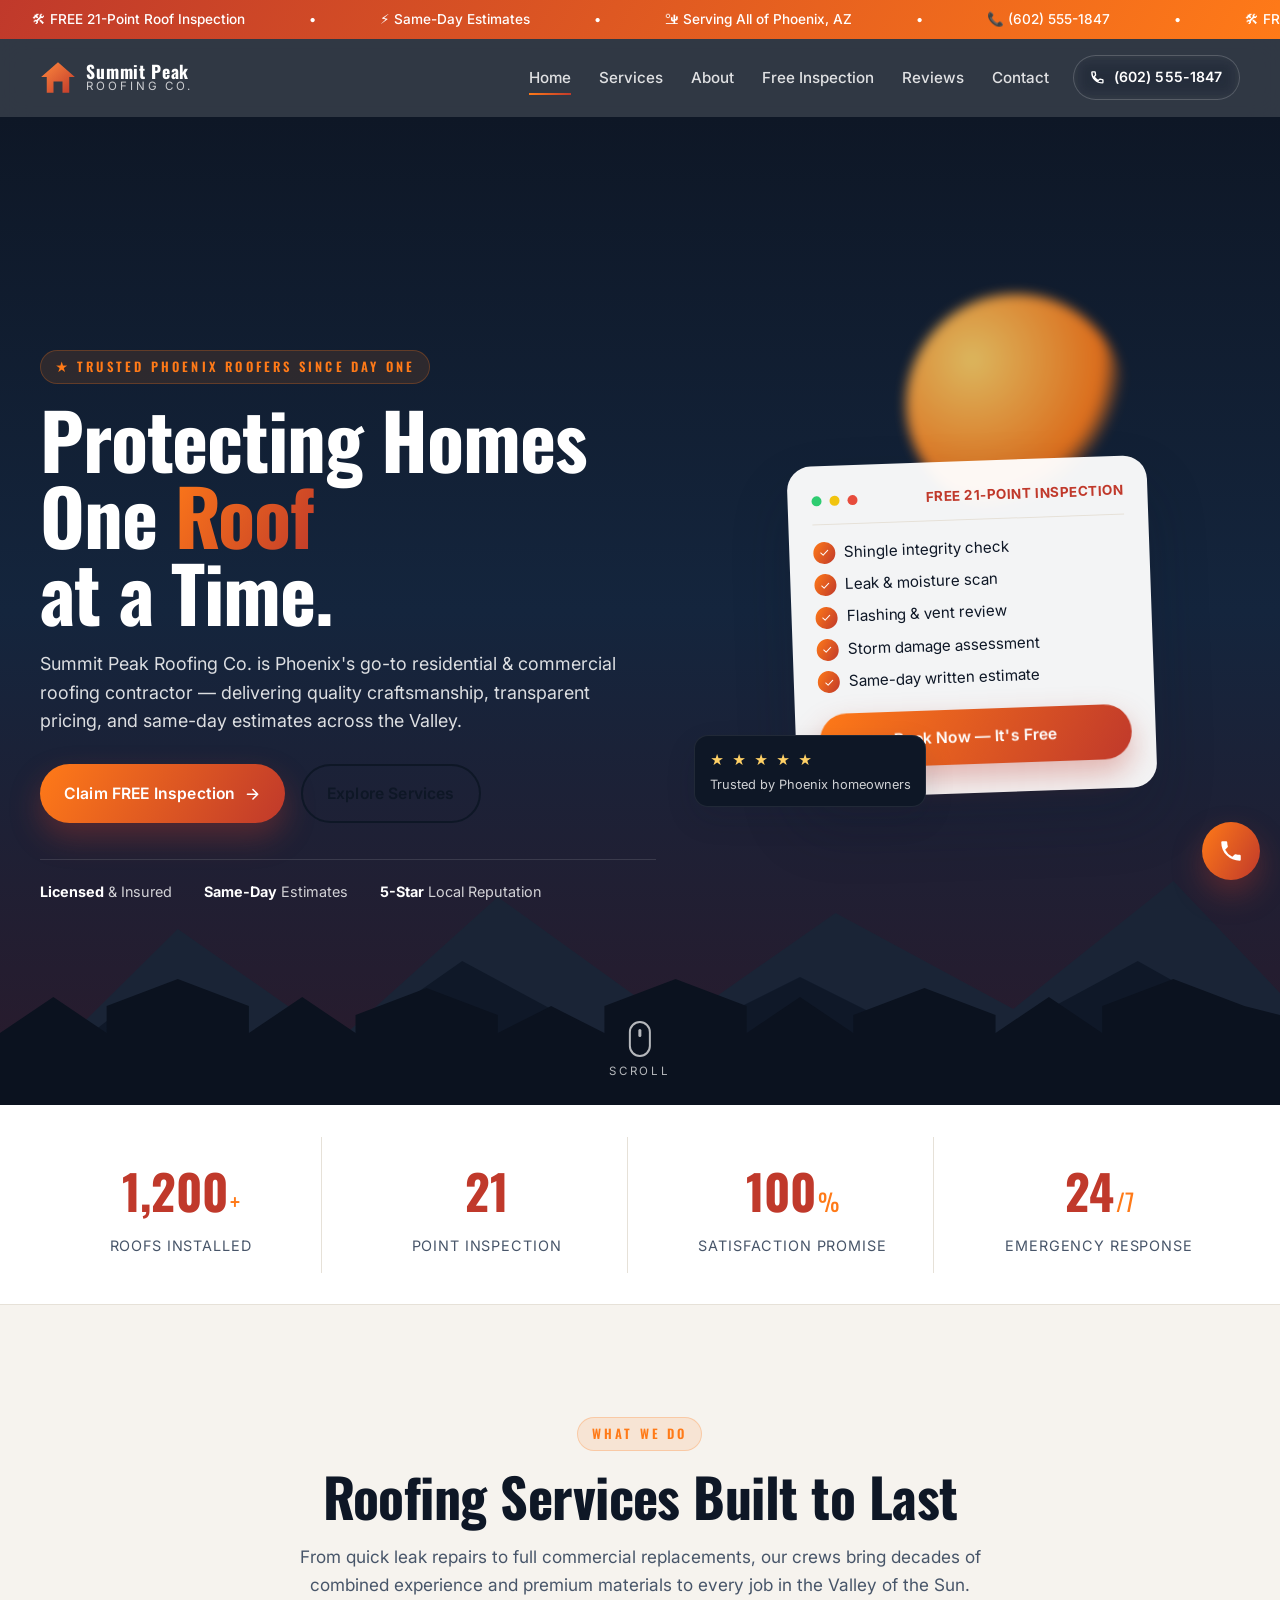
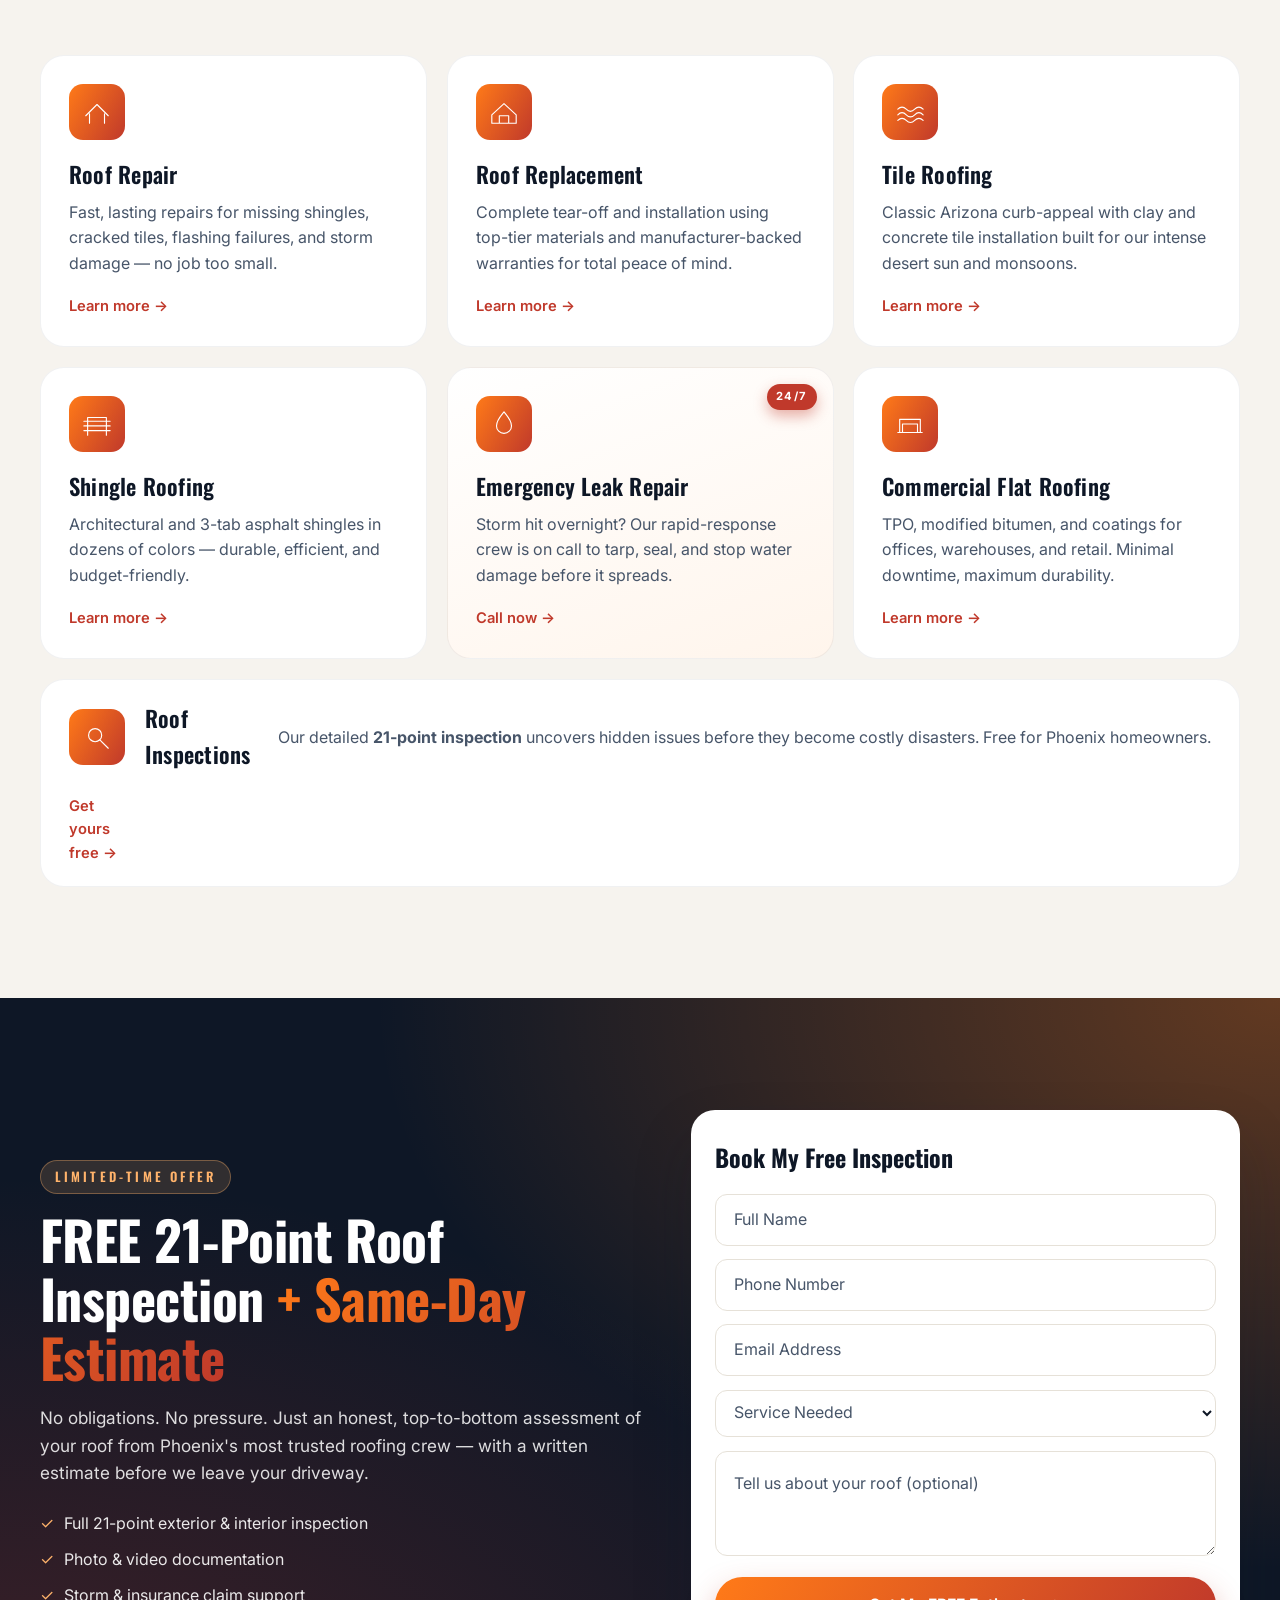
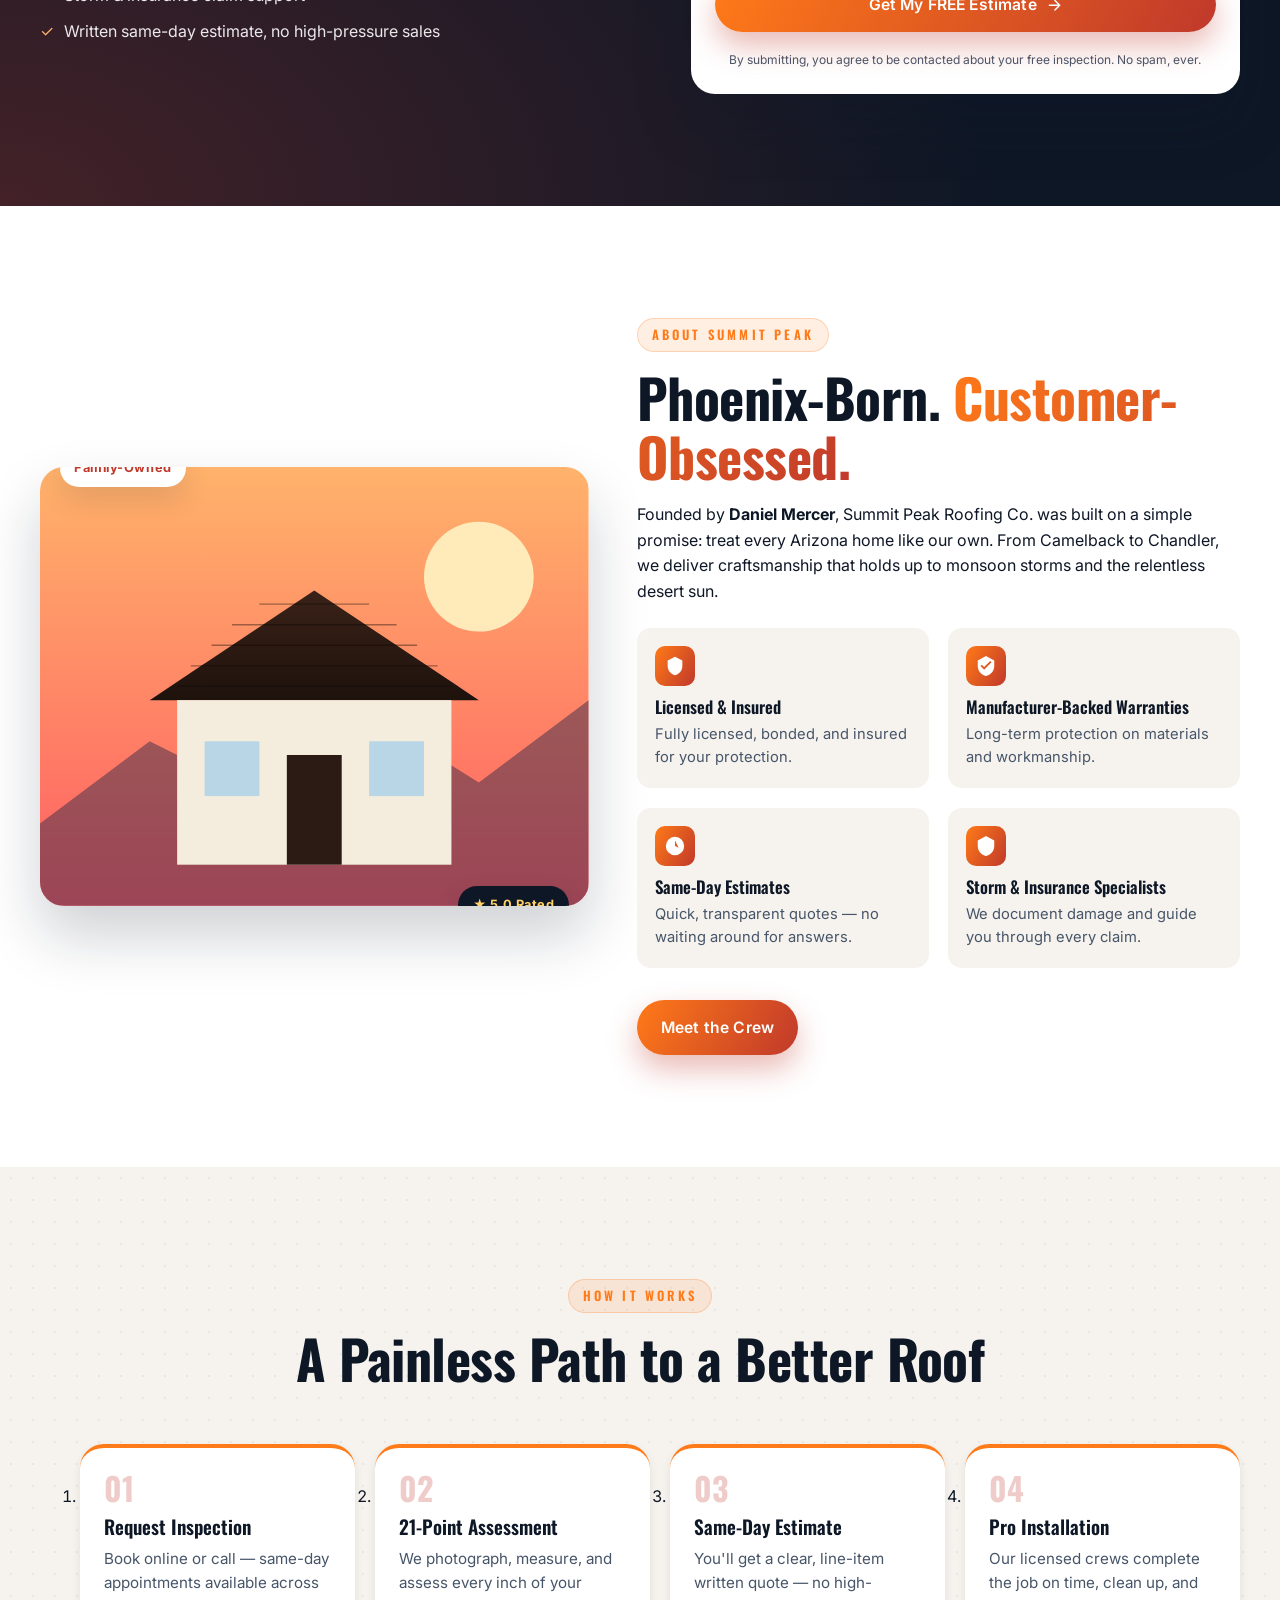
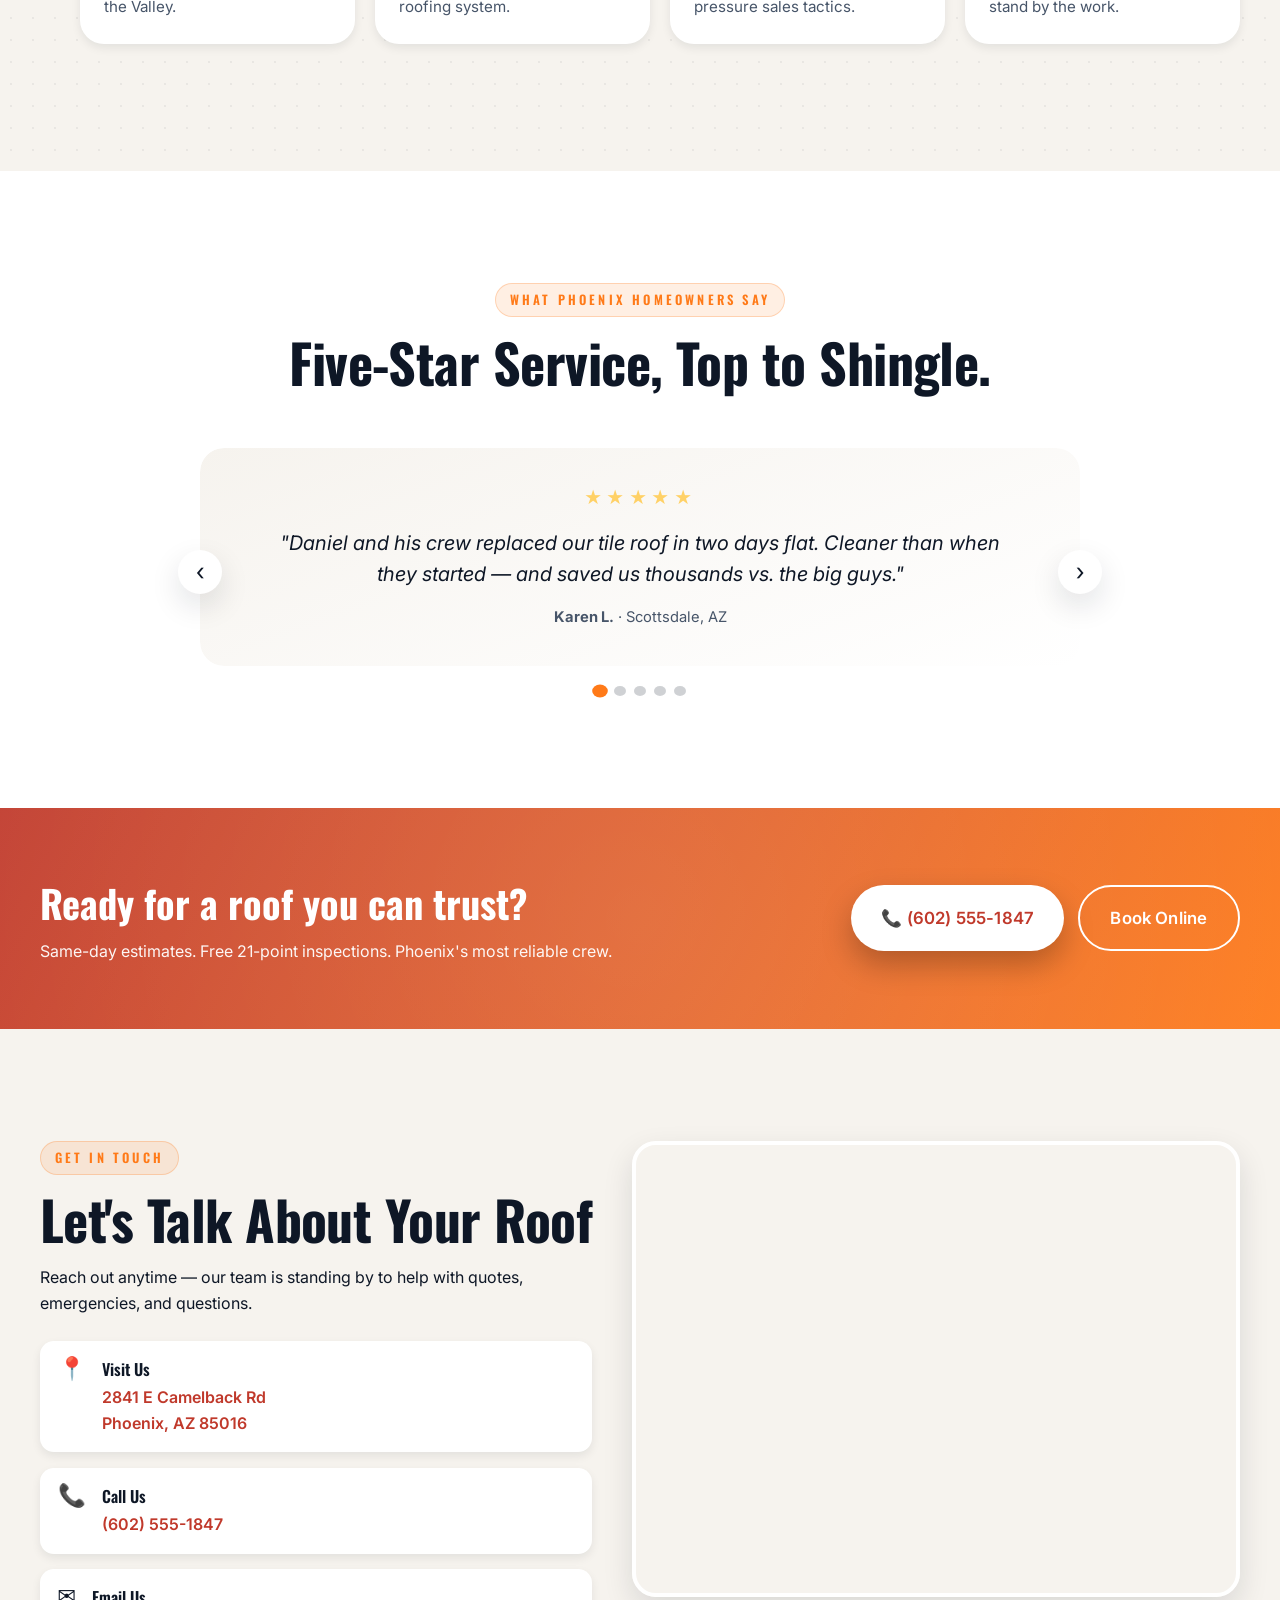
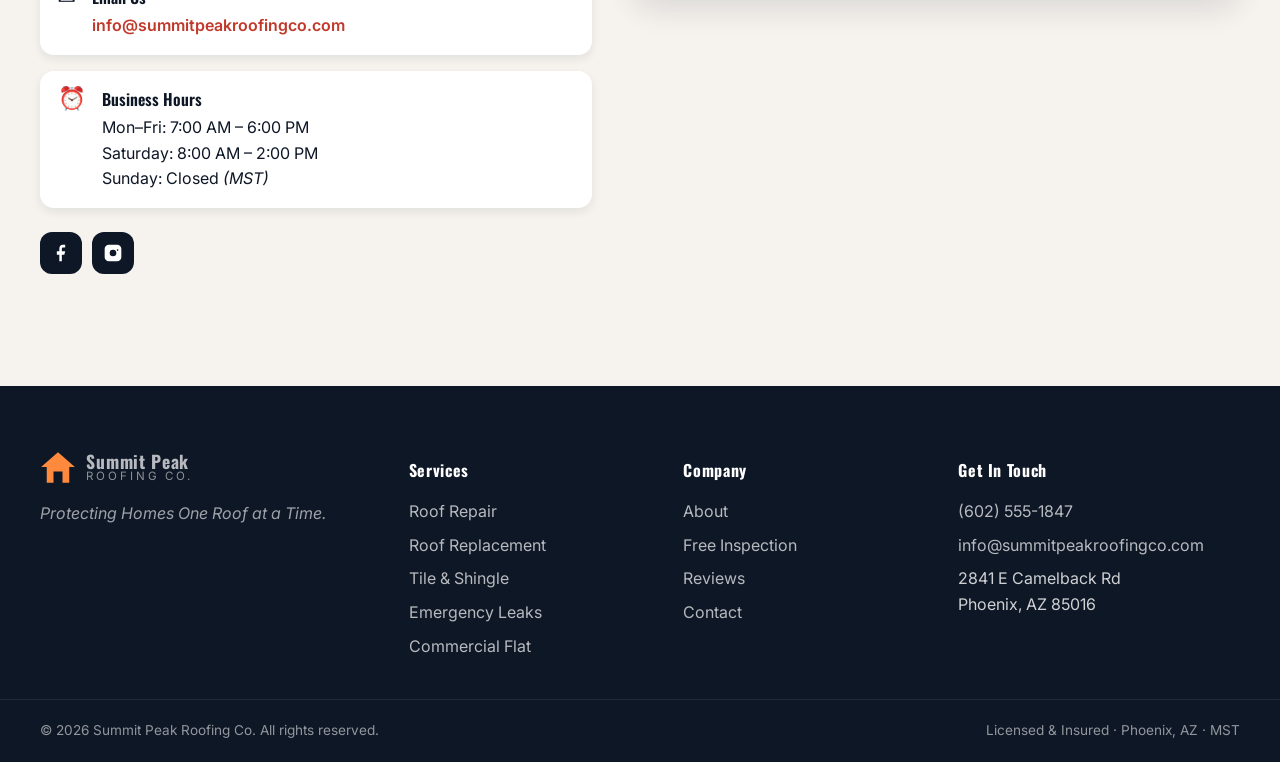
==== summit-peak-roofing/index.html @ 47549c11 "Add fully animated Summit Peak Roofing Co. website Single-page marketing site for Summit Peak Roofin" ====
<!DOCTYPE html>
<html lang="en">
<head>
    <meta charset="UTF-8" />
    <meta name="viewport" content="width=device-width, initial-scale=1.0" />
    <meta name="theme-color" content="#0e1726" />
    <title>Summit Peak Roofing Co. | Protecting Homes One Roof at a Time</title>
    <meta name="description" content="Summit Peak Roofing Co. — Phoenix, AZ's trusted residential & commercial roofers. Roof repair, replacement, tile, shingle, leak repair, and FREE 21-point inspections with same-day estimates." />
    <meta name="keywords" content="Phoenix roofer, roof repair Phoenix, roof replacement, tile roofing, shingle roofing, commercial flat roofing, emergency leak repair, Arizona roofing contractor" />

    <!-- Open Graph -->
    <meta property="og:title" content="Summit Peak Roofing Co." />
    <meta property="og:description" content="Protecting Homes One Roof at a Time — FREE 21-Point Roof Inspection & Same-Day Estimates in Phoenix, AZ." />
    <meta property="og:type" content="website" />
    <meta property="og:url" content="https://www.summitpeakroofingco.com/" />

    <!-- Fonts -->
    <link rel="preconnect" href="https://fonts.googleapis.com" />
    <link rel="preconnect" href="https://fonts.gstatic.com" crossorigin />
    <link href="https://fonts.googleapis.com/css2?family=Inter:wght@400;500;600;700&family=Oswald:wght@500;600;700&display=swap" rel="stylesheet" />

    <!-- Stylesheet -->
    <link rel="stylesheet" href="assets/css/styles.css" />

    <!-- Favicon (inline SVG) -->
    <link rel="icon" type="image/svg+xml" href="data:image/svg+xml;utf8,<svg xmlns='http://www.w3.org/2000/svg' viewBox='0 0 64 64'><defs><linearGradient id='g' x1='0' x2='1' y1='0' y2='1'><stop offset='0' stop-color='%23ff7a18'/><stop offset='1' stop-color='%23af002d'/></linearGradient></defs><path fill='url(%23g)' d='M32 6 4 30h8v24h12V36h16v18h12V30h8z'/></svg>" />
</head>
<body>

<!-- ============== PRELOADER ============== -->
<div class="preloader" id="preloader" aria-hidden="true">
    <div class="preloader__inner">
        <svg viewBox="0 0 100 60" class="preloader__logo">
            <path d="M50 6 6 46h14v8h60v-8h14z" />
        </svg>
        <div class="preloader__bar"><span></span></div>
        <p class="preloader__text">Summit Peak Roofing Co.</p>
    </div>
</div>

<!-- ============== ANNOUNCEMENT BAR ============== -->
<div class="announce">
    <div class="announce__track">
        <span>🛠 FREE 21-Point Roof Inspection</span><span>•</span>
        <span>⚡ Same-Day Estimates</span><span>•</span>
        <span>🏜 Serving All of Phoenix, AZ</span><span>•</span>
        <span>📞 (602) 555-1847</span><span>•</span>
        <span>🛠 FREE 21-Point Roof Inspection</span><span>•</span>
        <span>⚡ Same-Day Estimates</span><span>•</span>
        <span>🏜 Serving All of Phoenix, AZ</span><span>•</span>
        <span>📞 (602) 555-1847</span><span>•</span>
    </div>
</div>

<!-- ============== HEADER / NAV ============== -->
<header class="site-header" id="header">
    <div class="container header__inner">
        <a href="#home" class="brand" aria-label="Summit Peak Roofing Co. home">
            <svg class="brand__mark" viewBox="0 0 64 64" aria-hidden="true">
                <defs>
                    <linearGradient id="brandGrad" x1="0" x2="1" y1="0" y2="1">
                        <stop offset="0" stop-color="#ff8a3d"/>
                        <stop offset="1" stop-color="#c0392b"/>
                    </linearGradient>
                </defs>
                <path fill="url(#brandGrad)" d="M32 4 2 30h10v28h12V38h16v20h12V30h10z"/>
            </svg>
            <span class="brand__text">
                <strong>Summit Peak</strong>
                <em>Roofing Co.</em>
            </span>
        </a>

        <nav class="nav" id="nav" aria-label="Primary">
            <ul class="nav__list">
                <li><a href="#home" class="nav__link">Home</a></li>
                <li><a href="#services" class="nav__link">Services</a></li>
                <li><a href="#about" class="nav__link">About</a></li>
                <li><a href="#offer" class="nav__link">Free Inspection</a></li>
                <li><a href="#testimonials" class="nav__link">Reviews</a></li>
                <li><a href="#contact" class="nav__link">Contact</a></li>
            </ul>
        </nav>

        <a href="tel:+16025551847" class="btn btn--ghost header__cta">
            <svg viewBox="0 0 24 24" class="icon"><path d="M6.6 10.8a15.1 15.1 0 0 0 6.6 6.6l2.2-2.2a1 1 0 0 1 1-.25 11.4 11.4 0 0 0 3.6.57 1 1 0 0 1 1 1V20a1 1 0 0 1-1 1A17 17 0 0 1 3 4a1 1 0 0 1 1-1h3.5a1 1 0 0 1 1 1 11.4 11.4 0 0 0 .57 3.6 1 1 0 0 1-.25 1z"/></svg>
            (602) 555-1847
        </a>

        <button class="nav__toggle" id="navToggle" aria-label="Open menu" aria-expanded="false">
            <span></span><span></span><span></span>
        </button>
    </div>
</header>

<main>

<!-- ============== HERO ============== -->
<section class="hero" id="home">
    <div class="hero__bg" aria-hidden="true">
        <div class="hero__sun"></div>
        <div class="hero__mountains">
            <svg viewBox="0 0 1440 400" preserveAspectRatio="none">
                <polygon points="0,400 200,180 380,320 560,140 760,300 940,160 1140,280 1320,120 1440,260 1440,400" fill="#1a2436"/>
                <polygon points="0,400 160,260 340,360 520,220 720,340 900,240 1080,340 1280,220 1440,320 1440,400" fill="#0e1726" opacity=".85"/>
            </svg>
        </div>
        <div class="hero__city">
            <!-- Repeating rooftop silhouettes -->
            <svg viewBox="0 0 1440 200" preserveAspectRatio="none">
                <path d="M0 200 V120 L60 80 L120 120 V90 L200 60 L280 90 V120 L340 80 L400 120 V100 L480 70 L560 100 V120 L620 90 L680 120 V90 L760 60 L840 90 V120 L900 80 L960 120 V100 L1040 70 L1120 100 V120 L1180 80 L1240 120 V90 L1320 60 L1400 90 L1440 100 V200 Z" fill="#0b121f"/>
            </svg>
        </div>
        <div class="hero__rain" id="heroRain"></div>
    </div>

    <div class="container hero__content">
        <div class="hero__copy">
            <span class="eyebrow reveal" data-reveal>★ Trusted Phoenix Roofers Since Day One</span>
            <h1 class="hero__title">
                <span class="reveal" data-reveal>Protecting Homes</span>
                <span class="reveal" data-reveal data-delay="120">One <span class="text-gradient">Roof</span></span>
                <span class="reveal" data-reveal data-delay="240">at a Time.</span>
            </h1>
            <p class="hero__lead reveal" data-reveal data-delay="360">
                Summit Peak Roofing Co. is Phoenix's go-to residential & commercial roofing contractor —
                delivering quality craftsmanship, transparent pricing, and same-day estimates across the Valley.
            </p>

            <div class="hero__cta reveal" data-reveal data-delay="480">
                <a href="#offer" class="btn btn--primary">
                    Claim FREE Inspection
                    <svg viewBox="0 0 24 24" class="icon"><path d="M5 12h14M13 5l7 7-7 7"/></svg>
                </a>
                <a href="#services" class="btn btn--outline">Explore Services</a>
            </div>

            <ul class="hero__trust reveal" data-reveal data-delay="600">
                <li><strong>Licensed</strong> & Insured</li>
                <li><strong>Same-Day</strong> Estimates</li>
                <li><strong>5-Star</strong> Local Reputation</li>
            </ul>
        </div>

        <div class="hero__visual" aria-hidden="true">
            <div class="hero__card hero__card--float">
                <div class="hero__card-head">
                    <span class="dot dot--g"></span><span class="dot dot--y"></span><span class="dot dot--r"></span>
                    <p>FREE 21-Point Inspection</p>
                </div>
                <ul class="hero__check">
                    <li><span>✓</span> Shingle integrity check</li>
                    <li><span>✓</span> Leak & moisture scan</li>
                    <li><span>✓</span> Flashing & vent review</li>
                    <li><span>✓</span> Storm damage assessment</li>
                    <li><span>✓</span> Same-day written estimate</li>
                </ul>
                <a href="#offer" class="btn btn--primary btn--block">Book Now — It's Free</a>
            </div>
            <div class="hero__badge hero__badge--bob">
                <span>★ ★ ★ ★ ★</span>
                <p>Trusted by Phoenix homeowners</p>
            </div>
        </div>
    </div>

    <a href="#services" class="hero__scroll" aria-label="Scroll to services">
        <span></span>
        <p>Scroll</p>
    </a>
</section>

<!-- ============== MARQUEE STATS ============== -->
<section class="stats">
    <div class="container stats__grid">
        <div class="stat reveal" data-reveal>
            <span class="stat__num" data-count="1200">0</span><span class="stat__plus">+</span>
            <p>Roofs Installed</p>
        </div>
        <div class="stat reveal" data-reveal data-delay="100">
            <span class="stat__num" data-count="21">0</span>
            <p>Point Inspection</p>
        </div>
        <div class="stat reveal" data-reveal data-delay="200">
            <span class="stat__num" data-count="100">0</span><span class="stat__plus">%</span>
            <p>Satisfaction Promise</p>
        </div>
        <div class="stat reveal" data-reveal data-delay="300">
            <span class="stat__num" data-count="24">0</span><span class="stat__plus">/7</span>
            <p>Emergency Response</p>
        </div>
    </div>
</section>

<!-- ============== SERVICES ============== -->
<section class="services section" id="services">
    <div class="container">
        <header class="section__head">
            <span class="eyebrow reveal" data-reveal>What We Do</span>
            <h2 class="section__title reveal" data-reveal data-delay="100">Roofing Services Built to Last</h2>
            <p class="section__sub reveal" data-reveal data-delay="200">
                From quick leak repairs to full commercial replacements, our crews bring decades of combined
                experience and premium materials to every job in the Valley of the Sun.
            </p>
        </header>

        <div class="services__grid">
            <article class="service reveal" data-reveal>
                <div class="service__icon">
                    <svg viewBox="0 0 64 64"><path d="M8 40 32 16l24 24M16 56V36m32 20V36"/></svg>
                </div>
                <h3>Roof Repair</h3>
                <p>Fast, lasting repairs for missing shingles, cracked tiles, flashing failures, and storm damage — no job too small.</p>
                <span class="service__cta">Learn more →</span>
            </article>

            <article class="service reveal" data-reveal data-delay="80">
                <div class="service__icon">
                    <svg viewBox="0 0 64 64"><path d="M6 38 32 14l26 24v18H6zM22 56V40h20v16"/></svg>
                </div>
                <h3>Roof Replacement</h3>
                <p>Complete tear-off and installation using top-tier materials and manufacturer-backed warranties for total peace of mind.</p>
                <span class="service__cta">Learn more →</span>
            </article>

            <article class="service reveal" data-reveal data-delay="160">
                <div class="service__icon">
                    <svg viewBox="0 0 64 64"><path d="M6 50c6-6 12-6 18 0s12 6 18 0 12-6 18 0M6 38c6-6 12-6 18 0s12 6 18 0 12-6 18 0M6 26c6-6 12-6 18 0s12 6 18 0 12-6 18 0"/></svg>
                </div>
                <h3>Tile Roofing</h3>
                <p>Classic Arizona curb-appeal with clay and concrete tile installation built for our intense desert sun and monsoons.</p>
                <span class="service__cta">Learn more →</span>
            </article>

            <article class="service reveal" data-reveal data-delay="240">
                <div class="service__icon">
                    <svg viewBox="0 0 64 64"><path d="M4 46h56M4 36h56M4 26h56M12 56V18h40v38"/></svg>
                </div>
                <h3>Shingle Roofing</h3>
                <p>Architectural and 3-tab asphalt shingles in dozens of colors — durable, efficient, and budget-friendly.</p>
                <span class="service__cta">Learn more →</span>
            </article>

            <article class="service service--hot reveal" data-reveal data-delay="320">
                <div class="service__icon">
                    <svg viewBox="0 0 64 64"><path d="M32 6c8 10 16 18 16 30a16 16 0 1 1-32 0c0-12 8-20 16-30z"/></svg>
                </div>
                <h3>Emergency Leak Repair</h3>
                <p>Storm hit overnight? Our rapid-response crew is on call to tarp, seal, and stop water damage before it spreads.</p>
                <span class="service__cta">Call now →</span>
                <span class="service__flag">24/7</span>
            </article>

            <article class="service reveal" data-reveal data-delay="400">
                <div class="service__icon">
                    <svg viewBox="0 0 64 64"><path d="M6 50h52M10 50V22h44v28M16 50V32h32v18"/></svg>
                </div>
                <h3>Commercial Flat Roofing</h3>
                <p>TPO, modified bitumen, and coatings for offices, warehouses, and retail. Minimal downtime, maximum durability.</p>
                <span class="service__cta">Learn more →</span>
            </article>

            <article class="service service--wide reveal" data-reveal data-delay="480">
                <div class="service__icon">
                    <svg viewBox="0 0 64 64"><circle cx="28" cy="28" r="14"/><path d="m38 38 18 18"/></svg>
                </div>
                <h3>Roof Inspections</h3>
                <p>Our detailed <strong>21-point inspection</strong> uncovers hidden issues before they become costly disasters. Free for Phoenix homeowners.</p>
                <a href="#offer" class="service__cta">Get yours free →</a>
            </article>
        </div>
    </div>
</section>

<!-- ============== OFFER / LEAD MAGNET ============== -->
<section class="offer section" id="offer">
    <div class="offer__bg" aria-hidden="true"></div>
    <div class="container offer__grid">
        <div class="offer__copy">
            <span class="eyebrow eyebrow--light reveal" data-reveal>Limited-Time Offer</span>
            <h2 class="section__title section__title--light reveal" data-reveal data-delay="100">
                FREE 21-Point Roof Inspection
                <span class="text-gradient">+ Same-Day Estimate</span>
            </h2>
            <p class="offer__lead reveal" data-reveal data-delay="200">
                No obligations. No pressure. Just an honest, top-to-bottom assessment of your roof from
                Phoenix's most trusted roofing crew — with a written estimate before we leave your driveway.
            </p>
            <ul class="offer__list reveal" data-reveal data-delay="300">
                <li>✓ Full 21-point exterior & interior inspection</li>
                <li>✓ Photo & video documentation</li>
                <li>✓ Storm & insurance claim support</li>
                <li>✓ Written same-day estimate, no high-pressure sales</li>
            </ul>
        </div>

        <form class="offer__form reveal" data-reveal data-delay="200" id="leadForm" novalidate>
            <h3>Book My Free Inspection</h3>
            <div class="field">
                <input type="text" id="name" name="name" required placeholder=" " />
                <label for="name">Full Name</label>
            </div>
            <div class="field">
                <input type="tel" id="phone" name="phone" required placeholder=" " />
                <label for="phone">Phone Number</label>
            </div>
            <div class="field">
                <input type="email" id="email" name="email" required placeholder=" " />
                <label for="email">Email Address</label>
            </div>
            <div class="field">
                <select id="service" name="service" required>
                    <option value="" disabled selected hidden></option>
                    <option>Roof Repair</option>
                    <option>Roof Replacement</option>
                    <option>Tile Roofing</option>
                    <option>Shingle Roofing</option>
                    <option>Emergency Leak Repair</option>
                    <option>Commercial Flat Roofing</option>
                    <option>Roof Inspection</option>
                </select>
                <label for="service">Service Needed</label>
            </div>
            <div class="field">
                <textarea id="message" name="message" rows="3" placeholder=" "></textarea>
                <label for="message">Tell us about your roof (optional)</label>
            </div>
            <button type="submit" class="btn btn--primary btn--block">
                Get My FREE Estimate
                <svg viewBox="0 0 24 24" class="icon"><path d="M5 12h14M13 5l7 7-7 7"/></svg>
            </button>
            <p class="offer__form-note">By submitting, you agree to be contacted about your free inspection. No spam, ever.</p>
            <div class="offer__form-success" id="formSuccess" hidden>
                <strong>Thanks!</strong> We'll call you within one business hour to schedule your free 21-point inspection.
            </div>
        </form>
    </div>
</section>

<!-- ============== ABOUT / WHY US ============== -->
<section class="about section" id="about">
    <div class="container about__grid">
        <div class="about__visual reveal" data-reveal>
            <div class="about__photo">
                <!-- Decorative SVG house illustration -->
                <svg viewBox="0 0 400 320" aria-hidden="true">
                    <defs>
                        <linearGradient id="sky" x1="0" x2="0" y1="0" y2="1">
                            <stop offset="0" stop-color="#ffb36b"/>
                            <stop offset="1" stop-color="#ff5e62"/>
                        </linearGradient>
                        <linearGradient id="roof" x1="0" x2="0" y1="0" y2="1">
                            <stop offset="0" stop-color="#3a2218"/>
                            <stop offset="1" stop-color="#1e120c"/>
                        </linearGradient>
                    </defs>
                    <rect width="400" height="320" fill="url(#sky)"/>
                    <circle cx="320" cy="80" r="40" fill="#fff3c4" opacity=".9"/>
                    <polygon points="0,260 80,200 160,240 240,180 320,230 400,170 400,320 0,320" fill="#3a2c4a" opacity=".5"/>
                    <!-- House -->
                    <polygon points="80,170 200,90 320,170" fill="url(#roof)"/>
                    <rect x="100" y="170" width="200" height="120" fill="#f4ecdc"/>
                    <rect x="180" y="210" width="40" height="80" fill="#2c1b14"/>
                    <rect x="120" y="200" width="40" height="40" fill="#b9d6e6"/>
                    <rect x="240" y="200" width="40" height="40" fill="#b9d6e6"/>
                    <!-- Roof tiles pattern -->
                    <g stroke="#0e0905" stroke-width="1" opacity=".4">
                        <line x1="100" y1="160" x2="300" y2="160"/>
                        <line x1="110" y1="145" x2="290" y2="145"/>
                        <line x1="125" y1="130" x2="275" y2="130"/>
                        <line x1="140" y1="115" x2="260" y2="115"/>
                        <line x1="160" y1="100" x2="240" y2="100"/>
                    </g>
                </svg>
                <div class="about__sticker about__sticker--1">Family-Owned</div>
                <div class="about__sticker about__sticker--2">★ 5.0 Rated</div>
            </div>
        </div>

        <div class="about__copy">
            <span class="eyebrow reveal" data-reveal>About Summit Peak</span>
            <h2 class="section__title reveal" data-reveal data-delay="100">
                Phoenix-Born. <span class="text-gradient">Customer-Obsessed.</span>
            </h2>
            <p class="reveal" data-reveal data-delay="200">
                Founded by <strong>Daniel Mercer</strong>, Summit Peak Roofing Co. was built on a simple promise:
                treat every Arizona home like our own. From Camelback to Chandler, we deliver craftsmanship
                that holds up to monsoon storms and the relentless desert sun.
            </p>

            <div class="features">
                <div class="feature reveal" data-reveal data-delay="120">
                    <div class="feature__icon"><svg viewBox="0 0 24 24"><path d="M12 2 4 6v6c0 5 3.5 9 8 10 4.5-1 8-5 8-10V6z"/></svg></div>
                    <h4>Licensed & Insured</h4>
                    <p>Fully licensed, bonded, and insured for your protection.</p>
                </div>
                <div class="feature reveal" data-reveal data-delay="220">
                    <div class="feature__icon"><svg viewBox="0 0 24 24"><path d="M12 1 3 6v6c0 5.5 4 10 9 11 5-1 9-5.5 9-11V6zM10 16l-4-4 1.4-1.4L10 13.2l6.6-6.6L18 8z"/></svg></div>
                    <h4>Manufacturer-Backed Warranties</h4>
                    <p>Long-term protection on materials and workmanship.</p>
                </div>
                <div class="feature reveal" data-reveal data-delay="320">
                    <div class="feature__icon"><svg viewBox="0 0 24 24"><path d="M12 6v6l4 2M12 22a10 10 0 1 1 0-20 10 10 0 0 1 0 20z"/></svg></div>
                    <h4>Same-Day Estimates</h4>
                    <p>Quick, transparent quotes — no waiting around for answers.</p>
                </div>
                <div class="feature reveal" data-reveal data-delay="420">
                    <div class="feature__icon"><svg viewBox="0 0 24 24"><path d="M12 1 3 6v6c0 5.5 4 10 9 11 5-1 9-5.5 9-11V6zM12 7v6m0 4v.01"/></svg></div>
                    <h4>Storm & Insurance Specialists</h4>
                    <p>We document damage and guide you through every claim.</p>
                </div>
            </div>

            <a href="#contact" class="btn btn--primary">Meet the Crew</a>
        </div>
    </div>
</section>

<!-- ============== PROCESS TIMELINE ============== -->
<section class="process section">
    <div class="container">
        <header class="section__head">
            <span class="eyebrow reveal" data-reveal>How It Works</span>
            <h2 class="section__title reveal" data-reveal data-delay="100">A Painless Path to a Better Roof</h2>
        </header>
        <ol class="process__steps">
            <li class="process__step reveal" data-reveal>
                <span class="process__num">01</span>
                <h3>Request Inspection</h3>
                <p>Book online or call — same-day appointments available across the Valley.</p>
            </li>
            <li class="process__step reveal" data-reveal data-delay="100">
                <span class="process__num">02</span>
                <h3>21-Point Assessment</h3>
                <p>We photograph, measure, and assess every inch of your roofing system.</p>
            </li>
            <li class="process__step reveal" data-reveal data-delay="200">
                <span class="process__num">03</span>
                <h3>Same-Day Estimate</h3>
                <p>You'll get a clear, line-item written quote — no high-pressure sales tactics.</p>
            </li>
            <li class="process__step reveal" data-reveal data-delay="300">
                <span class="process__num">04</span>
                <h3>Pro Installation</h3>
                <p>Our licensed crews complete the job on time, clean up, and stand by the work.</p>
            </li>
        </ol>
    </div>
</section>

<!-- ============== TESTIMONIALS ============== -->
<section class="testimonials section" id="testimonials">
    <div class="container">
        <header class="section__head">
            <span class="eyebrow reveal" data-reveal>What Phoenix Homeowners Say</span>
            <h2 class="section__title reveal" data-reveal data-delay="100">Five-Star Service, Top to Shingle.</h2>
        </header>

        <div class="testimonials__carousel" id="testimonialCarousel">
            <button class="testimonials__nav testimonials__nav--prev" aria-label="Previous testimonial">‹</button>
            <div class="testimonials__viewport">
                <div class="testimonials__track">
                    <article class="testimonial">
                        <div class="testimonial__stars">★★★★★</div>
                        <p>"Daniel and his crew replaced our tile roof in two days flat. Cleaner than when they started — and saved us thousands vs. the big guys."</p>
                        <footer><strong>Karen L.</strong> · Scottsdale, AZ</footer>
                    </article>
                    <article class="testimonial">
                        <div class="testimonial__stars">★★★★★</div>
                        <p>"Storm took half my shingles. Summit Peak was tarping the roof within 3 hours and had a full estimate the same day. Lifesavers."</p>
                        <footer><strong>Marcus R.</strong> · Phoenix, AZ</footer>
                    </article>
                    <article class="testimonial">
                        <div class="testimonial__stars">★★★★★</div>
                        <p>"The 21-point inspection caught flashing issues another company completely missed. Honest, thorough, and fairly priced."</p>
                        <footer><strong>Priya S.</strong> · Tempe, AZ</footer>
                    </article>
                    <article class="testimonial">
                        <div class="testimonial__stars">★★★★★</div>
                        <p>"We manage 40+ rentals and Summit Peak is now our exclusive roofer. Reliable, fast quotes, and clean work — every time."</p>
                        <footer><strong>Jordan T.</strong> · Property Manager, Mesa</footer>
                    </article>
                    <article class="testimonial">
                        <div class="testimonial__stars">★★★★★</div>
                        <p>"Coated and resealed our warehouse roof with zero disruption to operations. Highly recommend for commercial work."</p>
                        <footer><strong>Elena V.</strong> · Operations Director, Phoenix</footer>
                    </article>
                </div>
            </div>
            <button class="testimonials__nav testimonials__nav--next" aria-label="Next testimonial">›</button>
            <div class="testimonials__dots" id="testimonialDots"></div>
        </div>
    </div>
</section>

<!-- ============== CTA BANNER ============== -->
<section class="cta">
    <div class="container cta__inner">
        <div class="cta__copy reveal" data-reveal>
            <h2>Ready for a roof you can trust?</h2>
            <p>Same-day estimates. Free 21-point inspections. Phoenix's most reliable crew.</p>
        </div>
        <div class="cta__actions reveal" data-reveal data-delay="150">
            <a href="tel:+16025551847" class="btn btn--primary btn--lg">📞 (602) 555-1847</a>
            <a href="#offer" class="btn btn--outline btn--lg">Book Online</a>
        </div>
    </div>
</section>

<!-- ============== CONTACT ============== -->
<section class="contact section" id="contact">
    <div class="container contact__grid">
        <div class="contact__info">
            <span class="eyebrow reveal" data-reveal>Get In Touch</span>
            <h2 class="section__title reveal" data-reveal data-delay="100">Let's Talk About Your Roof</h2>
            <p class="reveal" data-reveal data-delay="200">
                Reach out anytime — our team is standing by to help with quotes, emergencies, and questions.
            </p>

            <ul class="contact__list">
                <li class="reveal" data-reveal data-delay="100">
                    <span class="contact__icon">📍</span>
                    <div>
                        <strong>Visit Us</strong>
                        <a href="https://maps.google.com/?q=2841+E+Camelback+Rd+Phoenix+AZ+85016" target="_blank" rel="noopener">2841 E Camelback Rd<br/>Phoenix, AZ 85016</a>
                    </div>
                </li>
                <li class="reveal" data-reveal data-delay="180">
                    <span class="contact__icon">📞</span>
                    <div>
                        <strong>Call Us</strong>
                        <a href="tel:+16025551847">(602) 555-1847</a>
                    </div>
                </li>
                <li class="reveal" data-reveal data-delay="260">
                    <span class="contact__icon">✉️</span>
                    <div>
                        <strong>Email Us</strong>
                        <a href="mailto:info@summitpeakroofingco.com">info@summitpeakroofingco.com</a>
                    </div>
                </li>
                <li class="reveal" data-reveal data-delay="340">
                    <span class="contact__icon">⏰</span>
                    <div>
                        <strong>Business Hours</strong>
                        <span>
                            Mon–Fri: 7:00 AM – 6:00 PM<br/>
                            Saturday: 8:00 AM – 2:00 PM<br/>
                            Sunday: Closed <em>(MST)</em>
                        </span>
                    </div>
                </li>
            </ul>

            <div class="contact__social reveal" data-reveal data-delay="400">
                <a href="https://facebook.com/SummitPeakRoofingCo" target="_blank" rel="noopener" aria-label="Facebook">
                    <svg viewBox="0 0 24 24"><path d="M13 22v-8h3l1-4h-4V7.5c0-1.2.3-2 2-2h2V2.2C16.6 2.1 15.4 2 14.2 2 11.6 2 10 3.6 10 6.7V10H7v4h3v8z"/></svg>
                </a>
                <a href="https://instagram.com/summitpeakroofing" target="_blank" rel="noopener" aria-label="Instagram">
                    <svg viewBox="0 0 24 24"><path d="M7 2h10a5 5 0 0 1 5 5v10a5 5 0 0 1-5 5H7a5 5 0 0 1-5-5V7a5 5 0 0 1 5-5zm5 6a4 4 0 1 0 0 8 4 4 0 0 0 0-8zm5.5-.5a1 1 0 1 0 0 2 1 1 0 0 0 0-2z"/></svg>
                </a>
            </div>
        </div>

        <div class="contact__map reveal" data-reveal data-delay="150">
            <iframe
                title="Summit Peak Roofing Co. — 2841 E Camelback Rd, Phoenix, AZ"
                src="https://www.google.com/maps?q=2841+E+Camelback+Rd+Phoenix+AZ+85016&output=embed"
                loading="lazy"
                referrerpolicy="no-referrer-when-downgrade"
                allowfullscreen></iframe>
        </div>
    </div>
</section>

</main>

<!-- ============== FOOTER ============== -->
<footer class="footer">
    <div class="container footer__grid">
        <div>
            <a href="#home" class="brand brand--light">
                <svg class="brand__mark" viewBox="0 0 64 64" aria-hidden="true">
                    <path fill="#ff8a3d" d="M32 4 2 30h10v28h12V38h16v20h12V30h10z"/>
                </svg>
                <span class="brand__text">
                    <strong>Summit Peak</strong>
                    <em>Roofing Co.</em>
                </span>
            </a>
            <p class="footer__tag">Protecting Homes One Roof at a Time.</p>
        </div>
        <div>
            <h4>Services</h4>
            <ul>
                <li><a href="#services">Roof Repair</a></li>
                <li><a href="#services">Roof Replacement</a></li>
                <li><a href="#services">Tile & Shingle</a></li>
                <li><a href="#services">Emergency Leaks</a></li>
                <li><a href="#services">Commercial Flat</a></li>
            </ul>
        </div>
        <div>
            <h4>Company</h4>
            <ul>
                <li><a href="#about">About</a></li>
                <li><a href="#offer">Free Inspection</a></li>
                <li><a href="#testimonials">Reviews</a></li>
                <li><a href="#contact">Contact</a></li>
            </ul>
        </div>
        <div>
            <h4>Get In Touch</h4>
            <ul>
                <li><a href="tel:+16025551847">(602) 555-1847</a></li>
                <li><a href="mailto:info@summitpeakroofingco.com">info@summitpeakroofingco.com</a></li>
                <li>2841 E Camelback Rd<br/>Phoenix, AZ 85016</li>
            </ul>
        </div>
    </div>
    <div class="footer__bottom">
        <div class="container">
            <p>© <span id="year"></span> Summit Peak Roofing Co. All rights reserved.</p>
            <p>Licensed & Insured · Phoenix, AZ · MST</p>
        </div>
    </div>
</footer>

<!-- Sticky mobile call button -->
<a href="tel:+16025551847" class="float-call" aria-label="Call Summit Peak Roofing">
    <svg viewBox="0 0 24 24"><path d="M6.6 10.8a15.1 15.1 0 0 0 6.6 6.6l2.2-2.2a1 1 0 0 1 1-.25 11.4 11.4 0 0 0 3.6.57 1 1 0 0 1 1 1V20a1 1 0 0 1-1 1A17 17 0 0 1 3 4a1 1 0 0 1 1-1h3.5a1 1 0 0 1 1 1 11.4 11.4 0 0 0 .57 3.6 1 1 0 0 1-.25 1z"/></svg>
</a>

<!-- Back to top -->
<button class="to-top" id="toTop" aria-label="Back to top">↑</button>

<script src="assets/js/main.js" defer></script>
</body>
</html>
---- summit-peak-roofing/assets/css/styles.css ----
/* ====================================================
   Summit Peak Roofing Co.
   Fully animated marketing site stylesheet
   ==================================================== */

/* ---------- 1. Design tokens ---------- */
:root {
    --c-bg:        #0e1726;
    --c-bg-2:      #131f33;
    --c-surface:   #ffffff;
    --c-surface-2: #f6f3ee;
    --c-text:      #0e1726;
    --c-text-soft: #475569;
    --c-line:      #e6e1d8;

    --c-brand:        #ff7a18;
    --c-brand-2:      #c0392b;
    --c-brand-dark:   #8a1a14;
    --c-accent:       #ffb36b;
    --c-gold:         #ffd166;

    --shadow-sm:  0 4px 10px rgba(14,23,38,.08);
    --shadow-md:  0 12px 30px rgba(14,23,38,.12);
    --shadow-lg:  0 30px 60px rgba(14,23,38,.2);
    --shadow-cta: 0 14px 30px rgba(192,57,43,.35);

    --radius-sm: 8px;
    --radius:    14px;
    --radius-lg: 24px;

    --ease: cubic-bezier(.2,.7,.2,1);
    --ease-elastic: cubic-bezier(.34,1.56,.64,1);

    --container: 1200px;
    --gutter: clamp(1rem, 4vw, 2rem);

    --font-sans: 'Inter', system-ui, -apple-system, "Segoe UI", Roboto, Arial, sans-serif;
    --font-display: 'Oswald', 'Inter', system-ui, sans-serif;
}

/* ---------- 2. Reset & base ---------- */
*,
*::before,
*::after {
    box-sizing: border-box;
}
html { scroll-behavior: smooth; }
body {
    margin: 0;
    font-family: var(--font-sans);
    background: var(--c-surface-2);
    color: var(--c-text);
    line-height: 1.6;
    -webkit-font-smoothing: antialiased;
    overflow-x: hidden;
}
img, svg { display: block; max-width: 100%; }
a { color: inherit; text-decoration: none; transition: color .25s var(--ease); }
button { font: inherit; cursor: pointer; border: 0; background: none; color: inherit; }
ul { list-style: none; padding: 0; margin: 0; }

.container {
    width: min(100% - 2 * var(--gutter), var(--container));
    margin-inline: auto;
}

.section {
    padding: clamp(4rem, 9vw, 7rem) 0;
    position: relative;
}

.eyebrow {
    display: inline-block;
    font-family: var(--font-display);
    font-weight: 600;
    letter-spacing: .25em;
    text-transform: uppercase;
    font-size: .8rem;
    color: var(--c-brand);
    padding: .35rem .85rem;
    border-radius: 999px;
    background: rgba(255,122,24,.12);
    border: 1px solid rgba(255,122,24,.25);
}
.eyebrow--light { color: var(--c-accent); background: rgba(255,179,107,.15); border-color: rgba(255,179,107,.35); }

.section__head {
    text-align: center;
    max-width: 760px;
    margin: 0 auto 3.5rem;
}
.section__title {
    font-family: var(--font-display);
    font-weight: 700;
    font-size: clamp(2rem, 4.2vw, 3.4rem);
    line-height: 1.1;
    letter-spacing: -.01em;
    margin: 1rem 0 1rem;
}
.section__title--light { color: #fff; }
.section__sub {
    color: var(--c-text-soft);
    font-size: 1.075rem;
}

.text-gradient {
    background: linear-gradient(120deg, var(--c-brand), var(--c-brand-2));
    -webkit-background-clip: text;
            background-clip: text;
    color: transparent;
}

/* ---------- 3. Buttons ---------- */
.btn {
    --pad-y: .95rem;
    --pad-x: 1.5rem;
    display: inline-flex;
    align-items: center;
    justify-content: center;
    gap: .55rem;
    padding: var(--pad-y) var(--pad-x);
    border-radius: 999px;
    font-weight: 600;
    font-size: .98rem;
    letter-spacing: .01em;
    transition: transform .35s var(--ease-elastic),
                box-shadow .25s var(--ease),
                background .3s var(--ease),
                color .25s var(--ease);
    will-change: transform;
    position: relative;
    overflow: hidden;
    isolation: isolate;
}
.btn .icon { width: 1.05em; height: 1.05em; stroke: currentColor; stroke-width: 2.2; fill: none; stroke-linecap: round; stroke-linejoin: round; }
.btn--lg { --pad-y: 1.1rem; --pad-x: 1.9rem; font-size: 1.05rem; }
.btn--block { width: 100%; }

.btn--primary {
    background: linear-gradient(120deg, var(--c-brand), var(--c-brand-2));
    color: #fff;
    box-shadow: var(--shadow-cta);
}
.btn--primary::before {
    content: "";
    position: absolute; inset: 0;
    background: linear-gradient(120deg, var(--c-brand-2), var(--c-brand));
    opacity: 0;
    transition: opacity .35s var(--ease);
    z-index: -1;
}
.btn--primary:hover { transform: translateY(-3px) scale(1.02); box-shadow: 0 18px 38px rgba(192,57,43,.45); }
.btn--primary:hover::before { opacity: 1; }
.btn--primary:active { transform: translateY(0) scale(.98); }

.btn--outline {
    border: 2px solid currentColor;
    color: var(--c-text);
}
.btn--outline:hover { background: var(--c-text); color: #fff; transform: translateY(-2px); }
.section__title--light + * .btn--outline,
.cta .btn--outline,
.offer .btn--outline { color: #fff; }
.cta .btn--outline:hover,
.offer .btn--outline:hover { background: #fff; color: var(--c-text); }

.btn--ghost {
    color: #fff;
    background: rgba(255,255,255,.08);
    border: 1px solid rgba(255,255,255,.18);
    backdrop-filter: blur(8px);
}
.btn--ghost:hover { background: rgba(255,255,255,.18); }

/* Shimmer sweep */
.btn::after {
    content: "";
    position: absolute; top: 0; left: -130%;
    width: 60%; height: 100%;
    background: linear-gradient(120deg, transparent, rgba(255,255,255,.35), transparent);
    transform: skewX(-20deg);
    transition: left .8s var(--ease);
}
.btn:hover::after { left: 130%; }

/* ---------- 4. Preloader ---------- */
.preloader {
    position: fixed; inset: 0;
    background: var(--c-bg);
    color: #fff;
    display: grid; place-items: center;
    z-index: 9999;
    transition: opacity .5s var(--ease), visibility .5s var(--ease);
}
.preloader.is-hidden { opacity: 0; visibility: hidden; }
.preloader__inner { text-align: center; }
.preloader__logo {
    width: 90px; height: auto;
    fill: var(--c-brand);
    filter: drop-shadow(0 0 24px rgba(255,122,24,.35));
    animation: peakPulse 1.6s var(--ease) infinite;
}
.preloader__bar {
    width: 220px; height: 4px;
    background: rgba(255,255,255,.1);
    border-radius: 999px; overflow: hidden;
    margin: 1.5rem auto .75rem;
}
.preloader__bar span {
    display: block; height: 100%;
    background: linear-gradient(120deg, var(--c-brand), var(--c-brand-2));
    animation: loadBar 1.4s var(--ease) infinite;
}
.preloader__text {
    font-family: var(--font-display);
    letter-spacing: .2em;
    text-transform: uppercase;
    font-size: .85rem;
    opacity: .8;
    margin: 0;
}
@keyframes peakPulse {
    0%, 100% { transform: translateY(0) scale(1); }
    50%      { transform: translateY(-6px) scale(1.05); }
}
@keyframes loadBar {
    0%   { transform: translateX(-100%); }
    100% { transform: translateX(100%); }
}

/* ---------- 5. Announcement bar ---------- */
.announce {
    background: linear-gradient(120deg, var(--c-brand-2), var(--c-brand));
    color: #fff;
    overflow: hidden;
    font-size: .85rem;
    font-weight: 500;
}
.announce__track {
    display: flex;
    gap: 2rem;
    padding: .55rem 0;
    white-space: nowrap;
    animation: marquee 32s linear infinite;
}
.announce__track span { padding-left: 2rem; }
@keyframes marquee {
    from { transform: translateX(0); }
    to   { transform: translateX(-50%); }
}

/* ---------- 6. Header / Nav ---------- */
.site-header {
    position: sticky; top: 0; z-index: 100;
    background: rgba(14,23,38,.85);
    backdrop-filter: blur(14px);
    color: #fff;
    transition: background .35s var(--ease), box-shadow .35s var(--ease), padding .35s var(--ease);
}
.site-header.is-scrolled {
    background: rgba(14,23,38,.95);
    box-shadow: 0 8px 24px rgba(0,0,0,.25);
}
.header__inner {
    display: flex; align-items: center; gap: 1.5rem;
    padding: 1rem 0;
}

.brand {
    display: inline-flex; align-items: center; gap: .65rem;
    color: #fff;
}
.brand__mark { width: 36px; height: 36px; transition: transform .5s var(--ease-elastic); }
.brand:hover .brand__mark { transform: rotate(-8deg) scale(1.08); }
.brand__text { display: flex; flex-direction: column; line-height: 1; }
.brand__text strong { font-family: var(--font-display); font-weight: 700; font-size: 1.1rem; letter-spacing: .04em; }
.brand__text em { font-style: normal; font-size: .72rem; letter-spacing: .25em; text-transform: uppercase; opacity: .75; }

.nav { margin-left: auto; }
.nav__list { display: flex; gap: 1.75rem; }
.nav__link {
    position: relative;
    font-weight: 500;
    font-size: .95rem;
    color: rgba(255,255,255,.85);
    padding: .25rem 0;
}
.nav__link::after {
    content: "";
    position: absolute; left: 0; bottom: -4px;
    height: 2px; width: 100%;
    background: linear-gradient(120deg, var(--c-brand), var(--c-brand-2));
    transform: scaleX(0); transform-origin: right;
    transition: transform .35s var(--ease);
}
.nav__link:hover { color: #fff; }
.nav__link:hover::after,
.nav__link.is-active::after { transform: scaleX(1); transform-origin: left; }

.header__cta { font-size: .88rem; padding: .65rem 1rem; }

.nav__toggle {
    display: none;
    width: 42px; height: 42px;
    border-radius: 10px;
    background: rgba(255,255,255,.1);
    border: 1px solid rgba(255,255,255,.15);
    position: relative;
}
.nav__toggle span {
    display: block;
    position: absolute; left: 11px; right: 11px;
    height: 2px; background: #fff; border-radius: 2px;
    transition: transform .35s var(--ease), top .25s var(--ease), opacity .2s var(--ease);
}
.nav__toggle span:nth-child(1) { top: 14px; }
.nav__toggle span:nth-child(2) { top: 20px; }
.nav__toggle span:nth-child(3) { top: 26px; }
.nav__toggle.is-open span:nth-child(1) { top: 20px; transform: rotate(45deg); }
.nav__toggle.is-open span:nth-child(2) { opacity: 0; }
.nav__toggle.is-open span:nth-child(3) { top: 20px; transform: rotate(-45deg); }

/* ---------- 7. Hero ---------- */
.hero {
    position: relative;
    min-height: clamp(640px, 92vh, 880px);
    padding: clamp(3rem, 8vw, 6rem) 0 4rem;
    color: #fff;
    isolation: isolate;
    overflow: hidden;
}
.hero__bg {
    position: absolute; inset: 0; z-index: -2;
    background: linear-gradient(180deg, #0e1726 0%, #14253d 50%, #2a1a2b 100%);
}
.hero__sun {
    position: absolute;
    top: 18%; right: 12%;
    width: 220px; height: 220px;
    border-radius: 50%;
    background: radial-gradient(circle at 30% 30%, #ffd166, #ff7a18 60%, transparent 70%);
    filter: blur(6px);
    opacity: .85;
    animation: sunPulse 6s var(--ease) infinite alternate;
}
@keyframes sunPulse {
    from { transform: scale(1); opacity: .8; }
    to   { transform: scale(1.08); opacity: 1; }
}
.hero__mountains,
.hero__city {
    position: absolute; left: 0; right: 0; bottom: 0;
    pointer-events: none;
    line-height: 0;
}
.hero__mountains svg { width: 100%; height: 320px; }
.hero__city svg     { width: 100%; height: 180px; }

.hero__rain {
    position: absolute; inset: 0;
    pointer-events: none;
    overflow: hidden;
    opacity: .35;
}
.hero__rain i {
    position: absolute;
    top: -20%;
    width: 1px; height: 80px;
    background: linear-gradient(to bottom, transparent, rgba(255,255,255,.6));
    animation: rainFall linear infinite;
}
@keyframes rainFall {
    to { transform: translateY(140vh); }
}

.hero__content {
    position: relative;
    display: grid;
    grid-template-columns: 1.15fr 1fr;
    gap: 3rem;
    align-items: center;
    min-height: inherit;
}

.hero__title {
    font-family: var(--font-display);
    font-size: clamp(2.6rem, 6vw, 5rem);
    line-height: 1;
    letter-spacing: -.015em;
    margin: 1rem 0 1.25rem;
    text-wrap: balance;
}
.hero__title > span { display: block; }

.hero__lead {
    font-size: clamp(1rem, 1.4vw, 1.15rem);
    max-width: 56ch;
    color: rgba(255,255,255,.85);
    margin: 0 0 1.75rem;
}
.hero__cta { display: flex; flex-wrap: wrap; gap: 1rem; margin-bottom: 2.25rem; }

.hero__trust {
    display: flex; flex-wrap: wrap; gap: 1.25rem 2rem;
    border-top: 1px solid rgba(255,255,255,.12);
    padding-top: 1.25rem;
    color: rgba(255,255,255,.8);
    font-size: .9rem;
}
.hero__trust strong { color: #fff; font-weight: 700; }

.hero__visual { position: relative; display: grid; place-items: center; }

.hero__card {
    background: rgba(255,255,255,.95);
    color: var(--c-text);
    border-radius: var(--radius-lg);
    padding: 1.5rem 1.5rem 1.75rem;
    width: min(360px, 100%);
    box-shadow: var(--shadow-lg);
    transform: rotate(-2deg);
}
.hero__card--float { animation: floatY 6s ease-in-out infinite; }
@keyframes floatY {
    0%, 100% { transform: translateY(0) rotate(-2deg); }
    50%      { transform: translateY(-12px) rotate(-1deg); }
}
.hero__card-head {
    display: flex; align-items: center; gap: .5rem;
    padding-bottom: .75rem;
    border-bottom: 1px solid var(--c-line);
    margin-bottom: 1rem;
}
.hero__card-head p {
    margin: 0 0 0 auto;
    font-weight: 700;
    font-size: .85rem;
    letter-spacing: .04em;
    text-transform: uppercase;
    color: var(--c-brand-2);
}
.dot { width: 10px; height: 10px; border-radius: 50%; display: inline-block; }
.dot--g { background: #2ecc71; } .dot--y { background: #f1c40f; } .dot--r { background: #e74c3c; }

.hero__check { display: grid; gap: .5rem; margin-bottom: 1.25rem; font-size: .95rem; }
.hero__check li { display: flex; gap: .55rem; align-items: center; }
.hero__check span {
    width: 22px; height: 22px;
    border-radius: 50%;
    background: linear-gradient(120deg, var(--c-brand), var(--c-brand-2));
    color: #fff; font-size: .75rem;
    display: grid; place-items: center;
}

.hero__badge {
    position: absolute;
    bottom: -14px; left: -10px;
    background: var(--c-bg);
    color: #fff;
    padding: .65rem .9rem;
    border-radius: var(--radius);
    box-shadow: var(--shadow-md);
    border: 1px solid rgba(255,255,255,.08);
}
.hero__badge span { color: var(--c-gold); letter-spacing: .15em; font-size: .85rem; }
.hero__badge p { margin: .15rem 0 0; font-size: .8rem; opacity: .8; }
.hero__badge--bob { animation: bob 4s ease-in-out infinite; }
@keyframes bob {
    0%,100% { transform: translateY(0); }
    50%     { transform: translateY(-6px); }
}

.hero__scroll {
    position: absolute;
    left: 50%; bottom: 1.5rem;
    transform: translateX(-50%);
    color: rgba(255,255,255,.7);
    text-align: center;
}
.hero__scroll span {
    display: block;
    width: 22px; height: 36px;
    border: 2px solid currentColor;
    border-radius: 12px;
    margin: 0 auto .35rem;
    position: relative;
}
.hero__scroll span::after {
    content: "";
    position: absolute;
    left: 50%; top: 6px;
    width: 3px; height: 8px;
    background: currentColor;
    border-radius: 2px;
    transform: translateX(-50%);
    animation: scrollDot 1.6s var(--ease) infinite;
}
.hero__scroll p { margin: 0; font-size: .72rem; letter-spacing: .25em; text-transform: uppercase; }
@keyframes scrollDot {
    0%   { transform: translate(-50%, 0); opacity: 1; }
    100% { transform: translate(-50%, 14px); opacity: 0; }
}

/* ---------- 8. Stats ---------- */
.stats {
    background: var(--c-surface);
    padding: 2rem 0;
    border-bottom: 1px solid var(--c-line);
}
.stats__grid {
    display: grid;
    grid-template-columns: repeat(4, 1fr);
    gap: 1.5rem;
    text-align: center;
}
.stat {
    padding: 1rem;
    border-right: 1px solid var(--c-line);
}
.stat:last-child { border-right: 0; }
.stat__num {
    font-family: var(--font-display);
    font-size: clamp(2rem, 4vw, 3rem);
    font-weight: 700;
    color: var(--c-brand-2);
    display: inline-block;
}
.stat__plus { font-family: var(--font-display); font-size: 1.5rem; color: var(--c-brand); margin-left: 2px; }
.stat p { margin: .25rem 0 0; color: var(--c-text-soft); font-size: .9rem; letter-spacing: .06em; text-transform: uppercase; }

/* ---------- 9. Services ---------- */
.services { background: var(--c-surface-2); }
.services__grid {
    display: grid;
    grid-template-columns: repeat(3, 1fr);
    gap: 1.25rem;
}
.service {
    background: #fff;
    border-radius: var(--radius-lg);
    padding: 1.75rem;
    position: relative;
    overflow: hidden;
    border: 1px solid rgba(14,23,38,.06);
    transition: transform .4s var(--ease), box-shadow .4s var(--ease), border-color .4s var(--ease);
    isolation: isolate;
}
.service::before {
    content: "";
    position: absolute; inset: 0;
    background: linear-gradient(160deg, rgba(255,122,24,.1), transparent 70%);
    opacity: 0;
    transition: opacity .4s var(--ease);
    z-index: -1;
}
.service:hover {
    transform: translateY(-6px);
    box-shadow: var(--shadow-md);
    border-color: rgba(255,122,24,.35);
}
.service:hover::before { opacity: 1; }
.service__icon {
    width: 56px; height: 56px;
    border-radius: 14px;
    background: linear-gradient(120deg, var(--c-brand), var(--c-brand-2));
    color: #fff;
    display: grid; place-items: center;
    margin-bottom: 1rem;
    transition: transform .5s var(--ease-elastic);
}
.service:hover .service__icon { transform: rotate(-6deg) scale(1.05); }
.service__icon svg { width: 30px; height: 30px; stroke: currentColor; stroke-width: 2.4; fill: none; stroke-linecap: round; stroke-linejoin: round; }
.service h3 {
    font-family: var(--font-display);
    font-weight: 600;
    font-size: 1.4rem;
    margin: 0 0 .5rem;
    letter-spacing: .01em;
}
.service p { color: var(--c-text-soft); margin: 0 0 1rem; }
.service__cta {
    display: inline-flex;
    font-weight: 600;
    color: var(--c-brand-2);
    font-size: .92rem;
    transition: transform .3s var(--ease);
}
.service:hover .service__cta { transform: translateX(4px); }
.service__flag {
    position: absolute; top: 1rem; right: 1rem;
    background: var(--c-brand-2); color: #fff;
    font-weight: 700; font-size: .7rem; letter-spacing: .14em;
    padding: .25rem .55rem; border-radius: 999px;
    box-shadow: 0 6px 14px rgba(192,57,43,.4);
    animation: pulseFlag 2.2s var(--ease) infinite;
}
@keyframes pulseFlag {
    0%,100% { transform: scale(1); }
    50%     { transform: scale(1.08); }
}
.service--hot { background: linear-gradient(160deg, #fff, #fff5ec); }
.service--wide { grid-column: span 3; display: grid; grid-template-columns: 56px 1fr auto; gap: 1.25rem; align-items: center; padding: 1.25rem 1.75rem; }
.service--wide .service__icon { margin: 0; }
.service--wide h3 { margin: 0 0 .2rem; }
.service--wide p { margin: 0; }

/* ---------- 10. Offer ---------- */
.offer {
    background: var(--c-bg);
    color: #fff;
    position: relative;
    overflow: hidden;
}
.offer__bg {
    position: absolute; inset: 0;
    background:
        radial-gradient(ellipse at top right, rgba(255,122,24,.35), transparent 50%),
        radial-gradient(ellipse at bottom left, rgba(192,57,43,.3), transparent 55%);
    z-index: 0;
    animation: bgShift 14s var(--ease) infinite alternate;
}
@keyframes bgShift {
    from { transform: scale(1) translate(0,0); }
    to   { transform: scale(1.1) translate(2%, -2%); }
}
.offer__grid {
    position: relative; z-index: 1;
    display: grid;
    grid-template-columns: 1.1fr 1fr;
    gap: 3rem;
    align-items: center;
}
.offer__copy .section__title { color: #fff; margin: 1rem 0; }
.offer__lead { color: rgba(255,255,255,.85); font-size: 1.075rem; }
.offer__list { display: grid; gap: .65rem; margin: 1.5rem 0 0; font-size: 1rem; color: rgba(255,255,255,.9); }
.offer__list li::first-letter { color: var(--c-accent); margin-right: .35rem; }

.offer__form {
    background: #fff; color: var(--c-text);
    border-radius: var(--radius-lg);
    padding: 1.75rem 1.5rem 1.5rem;
    box-shadow: var(--shadow-lg);
    display: grid; gap: .85rem;
}
.offer__form h3 {
    font-family: var(--font-display);
    font-weight: 700;
    font-size: 1.5rem;
    margin: 0 0 .25rem;
}
.field { position: relative; }
.field input,
.field select,
.field textarea {
    width: 100%;
    padding: 1.05rem .9rem .45rem;
    border: 1px solid var(--c-line);
    border-radius: 12px;
    background: #fff;
    font: inherit;
    color: var(--c-text);
    transition: border-color .25s var(--ease), box-shadow .25s var(--ease);
}
.field textarea { padding-top: 1.2rem; resize: vertical; }
.field input:focus,
.field select:focus,
.field textarea:focus {
    outline: none;
    border-color: var(--c-brand);
    box-shadow: 0 0 0 4px rgba(255,122,24,.15);
}
.field label {
    position: absolute;
    left: .95rem; top: 50%;
    transform: translateY(-50%);
    color: var(--c-text-soft);
    pointer-events: none;
    transition: transform .25s var(--ease), font-size .25s var(--ease), color .25s var(--ease), top .25s var(--ease);
    background: #fff;
    padding: 0 .25rem;
}
.field textarea + label { top: 1.25rem; transform: none; }
.field input:focus + label,
.field input:not(:placeholder-shown) + label,
.field textarea:focus + label,
.field textarea:not(:placeholder-shown) + label,
.field select:focus + label,
.field select:valid + label {
    top: 0;
    transform: translateY(-50%) scale(.85);
    color: var(--c-brand-2);
    font-weight: 600;
}
.offer__form-note { font-size: .75rem; color: var(--c-text-soft); margin: .25rem 0 0; text-align: center; }
.offer__form-success {
    background: #ecfdf5;
    color: #047857;
    border: 1px solid #6ee7b7;
    padding: .85rem 1rem;
    border-radius: 12px;
    font-size: .95rem;
    text-align: center;
    animation: popIn .5s var(--ease-elastic);
}
@keyframes popIn {
    from { transform: scale(.85); opacity: 0; }
    to   { transform: scale(1);   opacity: 1; }
}

/* ---------- 11. About ---------- */
.about { background: var(--c-surface); }
.about__grid {
    display: grid;
    grid-template-columns: 1fr 1.1fr;
    gap: 3rem;
    align-items: center;
}
.about__visual { position: relative; }
.about__photo {
    position: relative;
    border-radius: var(--radius-lg);
    overflow: hidden;
    box-shadow: var(--shadow-lg);
    transform-style: preserve-3d;
    transition: transform .6s var(--ease);
}
.about__photo:hover { transform: rotateZ(-1deg) scale(1.01); }
.about__photo svg { width: 100%; height: auto; display: block; }

.about__sticker {
    position: absolute;
    background: #fff;
    color: var(--c-text);
    padding: .55rem .9rem;
    border-radius: 999px;
    font-weight: 700;
    font-size: .8rem;
    letter-spacing: .04em;
    box-shadow: var(--shadow-md);
}
.about__sticker--1 {
    top: -18px; left: 20px;
    color: var(--c-brand-2);
    animation: bob 5s ease-in-out infinite;
}
.about__sticker--2 {
    bottom: -18px; right: 20px;
    background: var(--c-bg);
    color: var(--c-gold);
    animation: bob 6s ease-in-out 1s infinite;
}

.features {
    display: grid;
    grid-template-columns: 1fr 1fr;
    gap: 1.25rem;
    margin: 1.5rem 0 2rem;
}
.feature {
    background: var(--c-surface-2);
    border-radius: var(--radius);
    padding: 1.1rem;
    transition: transform .35s var(--ease), background .35s var(--ease);
}
.feature:hover { transform: translateY(-4px); background: #fff5ec; }
.feature__icon {
    width: 40px; height: 40px;
    border-radius: 10px;
    background: linear-gradient(120deg, var(--c-brand), var(--c-brand-2));
    color: #fff;
    display: grid; place-items: center;
    margin-bottom: .5rem;
}
.feature__icon svg { width: 22px; height: 22px; fill: currentColor; }
.feature h4 { margin: .25rem 0 .15rem; font-family: var(--font-display); font-weight: 600; font-size: 1.05rem; }
.feature p { margin: 0; color: var(--c-text-soft); font-size: .92rem; }

/* ---------- 12. Process ---------- */
.process {
    background: var(--c-surface-2);
    background-image:
        radial-gradient(rgba(14,23,38,.06) 1px, transparent 1px);
    background-size: 22px 22px;
}
.process__steps {
    display: grid;
    grid-template-columns: repeat(4, 1fr);
    gap: 1.25rem;
    counter-reset: step;
}
.process__step {
    background: #fff;
    border-radius: var(--radius-lg);
    padding: 1.5rem;
    position: relative;
    box-shadow: var(--shadow-sm);
    transition: transform .35s var(--ease), box-shadow .35s var(--ease);
    border-top: 4px solid var(--c-brand);
}
.process__step:hover { transform: translateY(-6px); box-shadow: var(--shadow-md); }
.process__num {
    font-family: var(--font-display);
    font-size: 2rem;
    font-weight: 700;
    color: var(--c-brand-2);
    opacity: .25;
    display: block;
    line-height: 1;
    margin-bottom: .5rem;
}
.process__step h3 { font-family: var(--font-display); font-weight: 600; font-size: 1.2rem; margin: 0 0 .25rem; }
.process__step p  { margin: 0; color: var(--c-text-soft); font-size: .95rem; }

/* ---------- 13. Testimonials ---------- */
.testimonials { background: var(--c-surface); }
.testimonials__carousel {
    position: relative;
    max-width: 880px;
    margin: 0 auto;
}
.testimonials__viewport {
    overflow: hidden;
    border-radius: var(--radius-lg);
}
.testimonials__track {
    display: flex;
    transition: transform .6s var(--ease);
}
.testimonial {
    flex: 0 0 100%;
    background: linear-gradient(160deg, var(--c-surface-2), #fff);
    padding: 2.25rem 2.5rem;
    text-align: center;
    border-radius: var(--radius-lg);
}
.testimonial__stars {
    color: var(--c-gold);
    letter-spacing: .25em;
    font-size: 1.1rem;
    margin-bottom: 1rem;
}
.testimonial p {
    font-size: clamp(1.05rem, 1.6vw, 1.25rem);
    line-height: 1.55;
    color: var(--c-text);
    font-style: italic;
    max-width: 60ch;
    margin: 0 auto 1rem;
}
.testimonial footer { font-size: .92rem; color: var(--c-text-soft); }
.testimonials__nav {
    position: absolute; top: 50%;
    transform: translateY(-50%);
    width: 44px; height: 44px;
    border-radius: 50%;
    background: #fff;
    box-shadow: var(--shadow-md);
    color: var(--c-text);
    font-size: 1.5rem;
    line-height: 1;
    display: grid; place-items: center;
    transition: background .25s var(--ease), color .25s var(--ease), transform .25s var(--ease);
    z-index: 2;
}
.testimonials__nav:hover { background: var(--c-brand); color: #fff; transform: translateY(-50%) scale(1.08); }
.testimonials__nav--prev { left: -22px; }
.testimonials__nav--next { right: -22px; }
.testimonials__dots {
    display: flex; justify-content: center; gap: .5rem;
    margin-top: 1.25rem;
}
.testimonials__dots button {
    width: 10px; height: 10px;
    border-radius: 50%;
    background: rgba(14,23,38,.2);
    transition: background .25s var(--ease), transform .25s var(--ease);
}
.testimonials__dots button.is-active {
    background: var(--c-brand);
    transform: scale(1.3);
}

/* ---------- 14. CTA banner ---------- */
.cta {
    background:
        linear-gradient(120deg, rgba(192,57,43,.95), rgba(255,122,24,.95)),
        repeating-linear-gradient(45deg, rgba(255,255,255,.05) 0 12px, transparent 12px 24px);
    color: #fff;
    padding: 4rem 0;
    position: relative;
    overflow: hidden;
}
.cta::before {
    content: "";
    position: absolute; inset: -50%;
    background: radial-gradient(circle, rgba(255,255,255,.1), transparent 60%);
    animation: spin 30s linear infinite;
}
@keyframes spin {
    to { transform: rotate(360deg); }
}
.cta__inner {
    position: relative; z-index: 1;
    display: flex; flex-wrap: wrap; gap: 2rem;
    align-items: center; justify-content: space-between;
}
.cta__copy h2 {
    font-family: var(--font-display);
    font-size: clamp(1.7rem, 3vw, 2.4rem);
    margin: 0 0 .35rem;
}
.cta__copy p { margin: 0; opacity: .95; }
.cta__actions { display: flex; gap: .85rem; flex-wrap: wrap; }
.cta .btn--primary { background: #fff; color: var(--c-brand-2); box-shadow: 0 14px 30px rgba(0,0,0,.25); }
.cta .btn--primary:hover { background: var(--c-bg); color: #fff; }

/* ---------- 15. Contact ---------- */
.contact { background: var(--c-surface-2); }
.contact__grid {
    display: grid;
    grid-template-columns: 1fr 1.1fr;
    gap: 2.5rem;
    align-items: start;
}
.contact__list {
    display: grid; gap: 1rem;
    margin: 1.5rem 0;
}
.contact__list li {
    display: flex; gap: 1rem; align-items: flex-start;
    background: #fff;
    border-radius: var(--radius);
    padding: 1rem 1.1rem;
    box-shadow: var(--shadow-sm);
    transition: transform .35s var(--ease), box-shadow .35s var(--ease);
}
.contact__list li:hover { transform: translateX(4px); box-shadow: var(--shadow-md); }
.contact__icon {
    font-size: 1.4rem;
    line-height: 1;
}
.contact__list strong {
    display: block;
    font-family: var(--font-display);
    font-weight: 600;
    margin-bottom: .15rem;
}
.contact__list a { color: var(--c-brand-2); font-weight: 600; }
.contact__list a:hover { color: var(--c-brand); }

.contact__social { display: flex; gap: .65rem; }
.contact__social a {
    width: 42px; height: 42px;
    border-radius: 12px;
    background: var(--c-bg);
    color: #fff;
    display: grid; place-items: center;
    transition: transform .35s var(--ease), background .35s var(--ease);
}
.contact__social a:hover { background: var(--c-brand-2); transform: translateY(-3px) rotate(-6deg); }
.contact__social svg { width: 20px; height: 20px; fill: currentColor; }

.contact__map {
    border-radius: var(--radius-lg);
    overflow: hidden;
    box-shadow: var(--shadow-md);
    aspect-ratio: 4 / 3;
    border: 4px solid #fff;
}
.contact__map iframe { width: 100%; height: 100%; border: 0; display: block; }

/* ---------- 16. Footer ---------- */
.footer {
    background: var(--c-bg);
    color: rgba(255,255,255,.8);
    padding: 4rem 0 0;
}
.footer__grid {
    display: grid;
    grid-template-columns: 1.4fr 1fr 1fr 1.2fr;
    gap: 2.5rem;
    padding-bottom: 2.5rem;
}
.footer h4 {
    font-family: var(--font-display);
    color: #fff;
    margin: .5rem 0 1rem;
    letter-spacing: .04em;
}
.footer ul { display: grid; gap: .5rem; }
.footer a { color: rgba(255,255,255,.7); }
.footer a:hover { color: var(--c-accent); }
.footer__tag {
    font-style: italic;
    margin: .5rem 0 0;
    color: rgba(255,255,255,.6);
}
.brand--light { color: #fff; }
.footer__bottom {
    border-top: 1px solid rgba(255,255,255,.08);
    padding: 1.25rem 0;
    font-size: .85rem;
    color: rgba(255,255,255,.55);
}
.footer__bottom .container {
    display: flex; flex-wrap: wrap; gap: 1rem;
    justify-content: space-between;
}
.footer__bottom p { margin: 0; }

/* ---------- 17. Floating call + back to top ---------- */
.float-call {
    position: fixed;
    right: 1.25rem; bottom: 1.25rem;
    width: 58px; height: 58px;
    border-radius: 50%;
    background: linear-gradient(120deg, var(--c-brand), var(--c-brand-2));
    color: #fff;
    display: grid; place-items: center;
    box-shadow: var(--shadow-cta);
    z-index: 90;
    animation: floatRing 2.4s var(--ease) infinite;
}
.float-call svg { width: 26px; height: 26px; fill: currentColor; }
@keyframes floatRing {
    0%, 100% { box-shadow: 0 0 0 0 rgba(255,122,24,.55), var(--shadow-cta); }
    70%      { box-shadow: 0 0 0 18px rgba(255,122,24,0), var(--shadow-cta); }
}

.to-top {
    position: fixed;
    right: 1.25rem; bottom: 6rem;
    width: 44px; height: 44px;
    border-radius: 50%;
    background: var(--c-bg);
    color: #fff;
    box-shadow: var(--shadow-md);
    opacity: 0; pointer-events: none;
    transform: translateY(10px);
    transition: opacity .35s var(--ease), transform .35s var(--ease), background .25s var(--ease);
    z-index: 90;
    font-size: 1.25rem;
}
.to-top.is-visible {
    opacity: 1; pointer-events: auto; transform: translateY(0);
}
.to-top:hover { background: var(--c-brand-2); }

/* ---------- 18. Reveal animations ---------- */
.reveal {
    opacity: 0;
    transform: translateY(28px);
    transition: opacity .8s var(--ease), transform .8s var(--ease);
    will-change: opacity, transform;
}
.reveal.is-visible {
    opacity: 1;
    transform: none;
}

@media (prefers-reduced-motion: reduce) {
    *, *::before, *::after {
        animation-duration: .001ms !important;
        animation-iteration-count: 1 !important;
        transition-duration: .001ms !important;
    }
    .reveal { opacity: 1; transform: none; }
}

/* ---------- 19. Responsive ---------- */
@media (max-width: 1024px) {
    .hero__content { grid-template-columns: 1fr; gap: 2.5rem; text-align: left; }
    .hero__visual  { justify-content: flex-start; }
    .services__grid { grid-template-columns: repeat(2, 1fr); }
    .service--wide  { grid-column: span 2; }
    .offer__grid    { grid-template-columns: 1fr; }
    .about__grid    { grid-template-columns: 1fr; }
    .features       { grid-template-columns: 1fr 1fr; }
    .process__steps { grid-template-columns: repeat(2, 1fr); }
    .contact__grid  { grid-template-columns: 1fr; }
    .footer__grid   { grid-template-columns: 1fr 1fr; }
    .stats__grid    { grid-template-columns: repeat(2, 1fr); }
    .stat:nth-child(2) { border-right: 0; }
}

@media (max-width: 760px) {
    .header__cta { display: none; }
    .nav__toggle { display: block; }

    .nav {
        position: fixed;
        inset: 64px 0 auto 0;
        background: rgba(14,23,38,.98);
        backdrop-filter: blur(14px);
        padding: 1rem 0 1.5rem;
        clip-path: inset(0 0 100% 0);
        transition: clip-path .45s var(--ease);
    }
    .nav.is-open { clip-path: inset(0 0 0 0); }
    .nav__list   { flex-direction: column; padding: 0 var(--gutter); gap: .25rem; }
    .nav__link   {
        display: block; padding: .85rem .25rem;
        border-bottom: 1px solid rgba(255,255,255,.06);
        font-size: 1rem;
    }
    .nav__link::after { display: none; }

    .services__grid,
    .features,
    .process__steps {
        grid-template-columns: 1fr;
    }
    .service--wide { grid-column: span 1; grid-template-columns: 56px 1fr; }
    .service--wide .service__cta { grid-column: span 2; }

    .footer__grid { grid-template-columns: 1fr; gap: 1.5rem; }
    .stats__grid  { grid-template-columns: 1fr 1fr; }
    .testimonials__nav--prev { left: 4px; }
    .testimonials__nav--next { right: 4px; }

    .hero__badge { position: static; margin-top: 1rem; display: inline-block; }
    .hero__scroll { display: none; }
}

@media (max-width: 420px) {
    .stats__grid { grid-template-columns: 1fr; }
    .stat { border-right: 0; border-bottom: 1px solid var(--c-line); }
    .stat:last-child { border-bottom: 0; }
    .testimonial { padding: 1.75rem 1.25rem; }
}
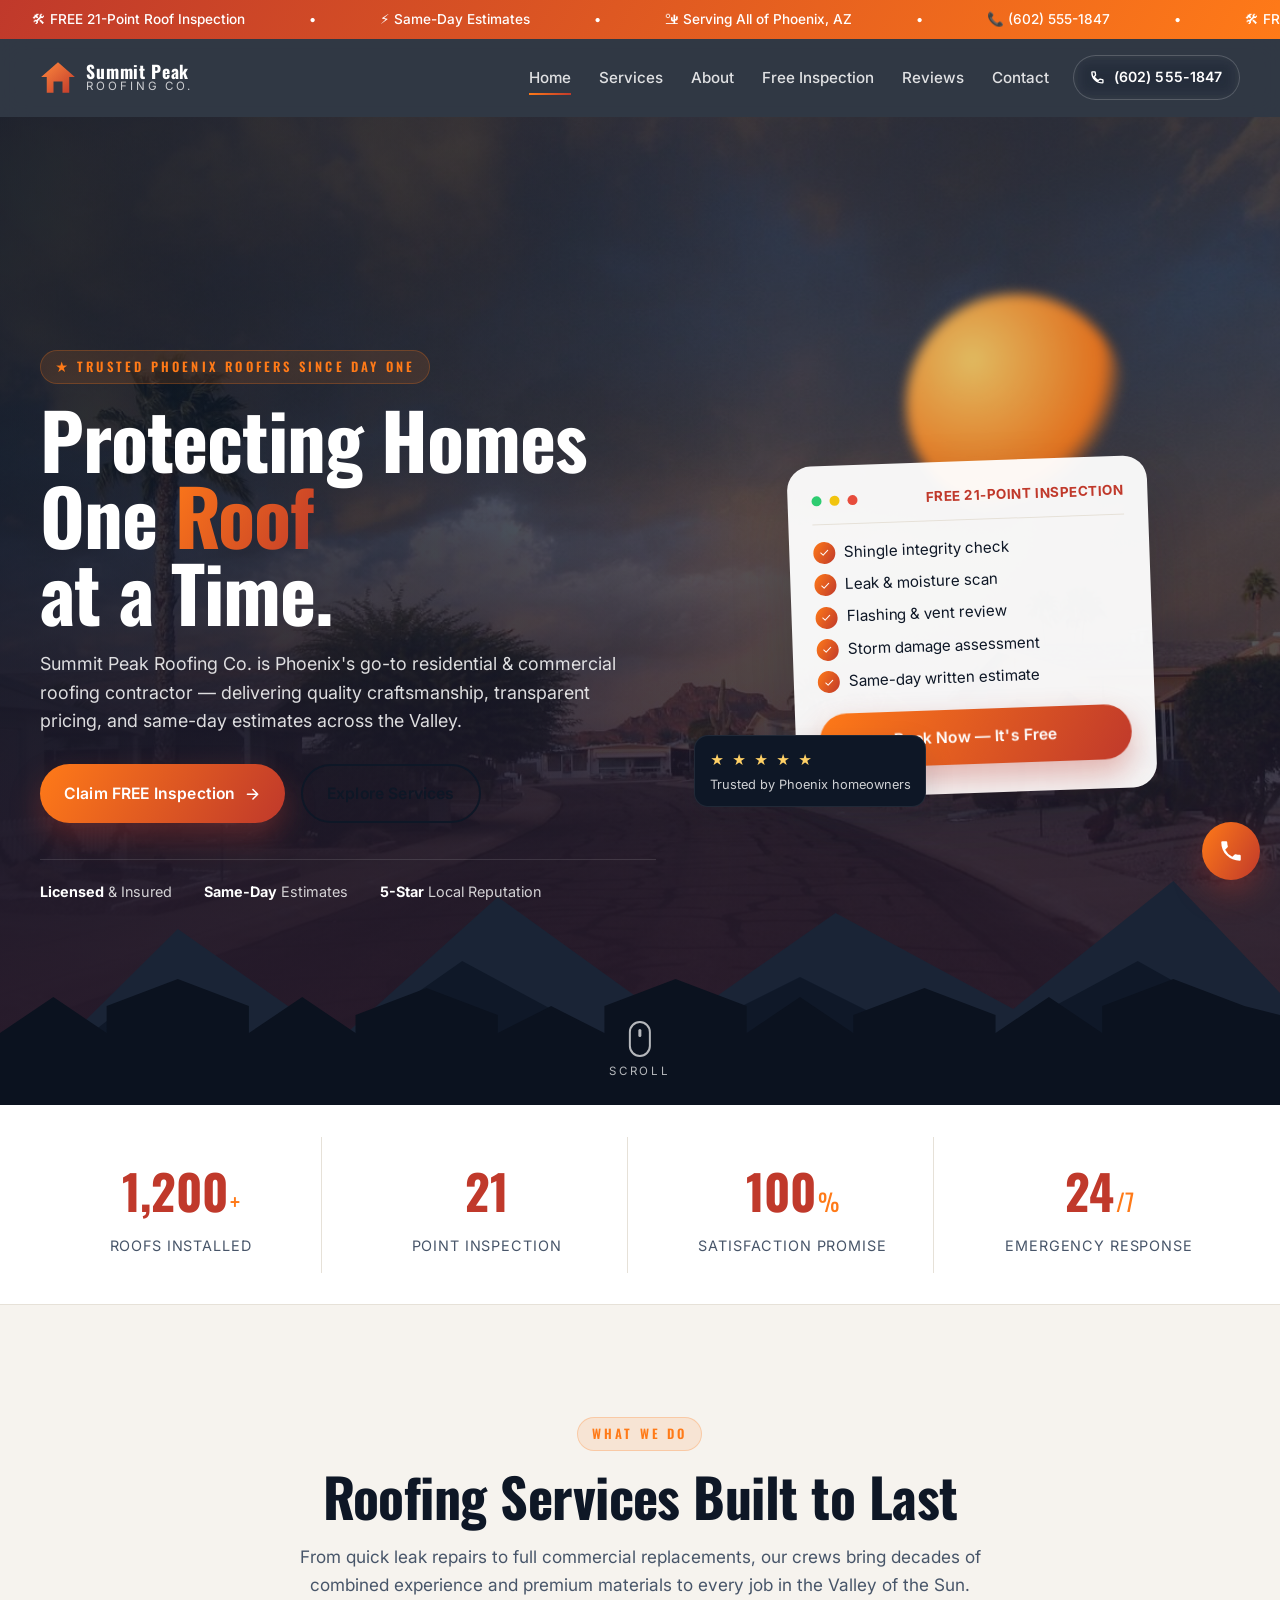
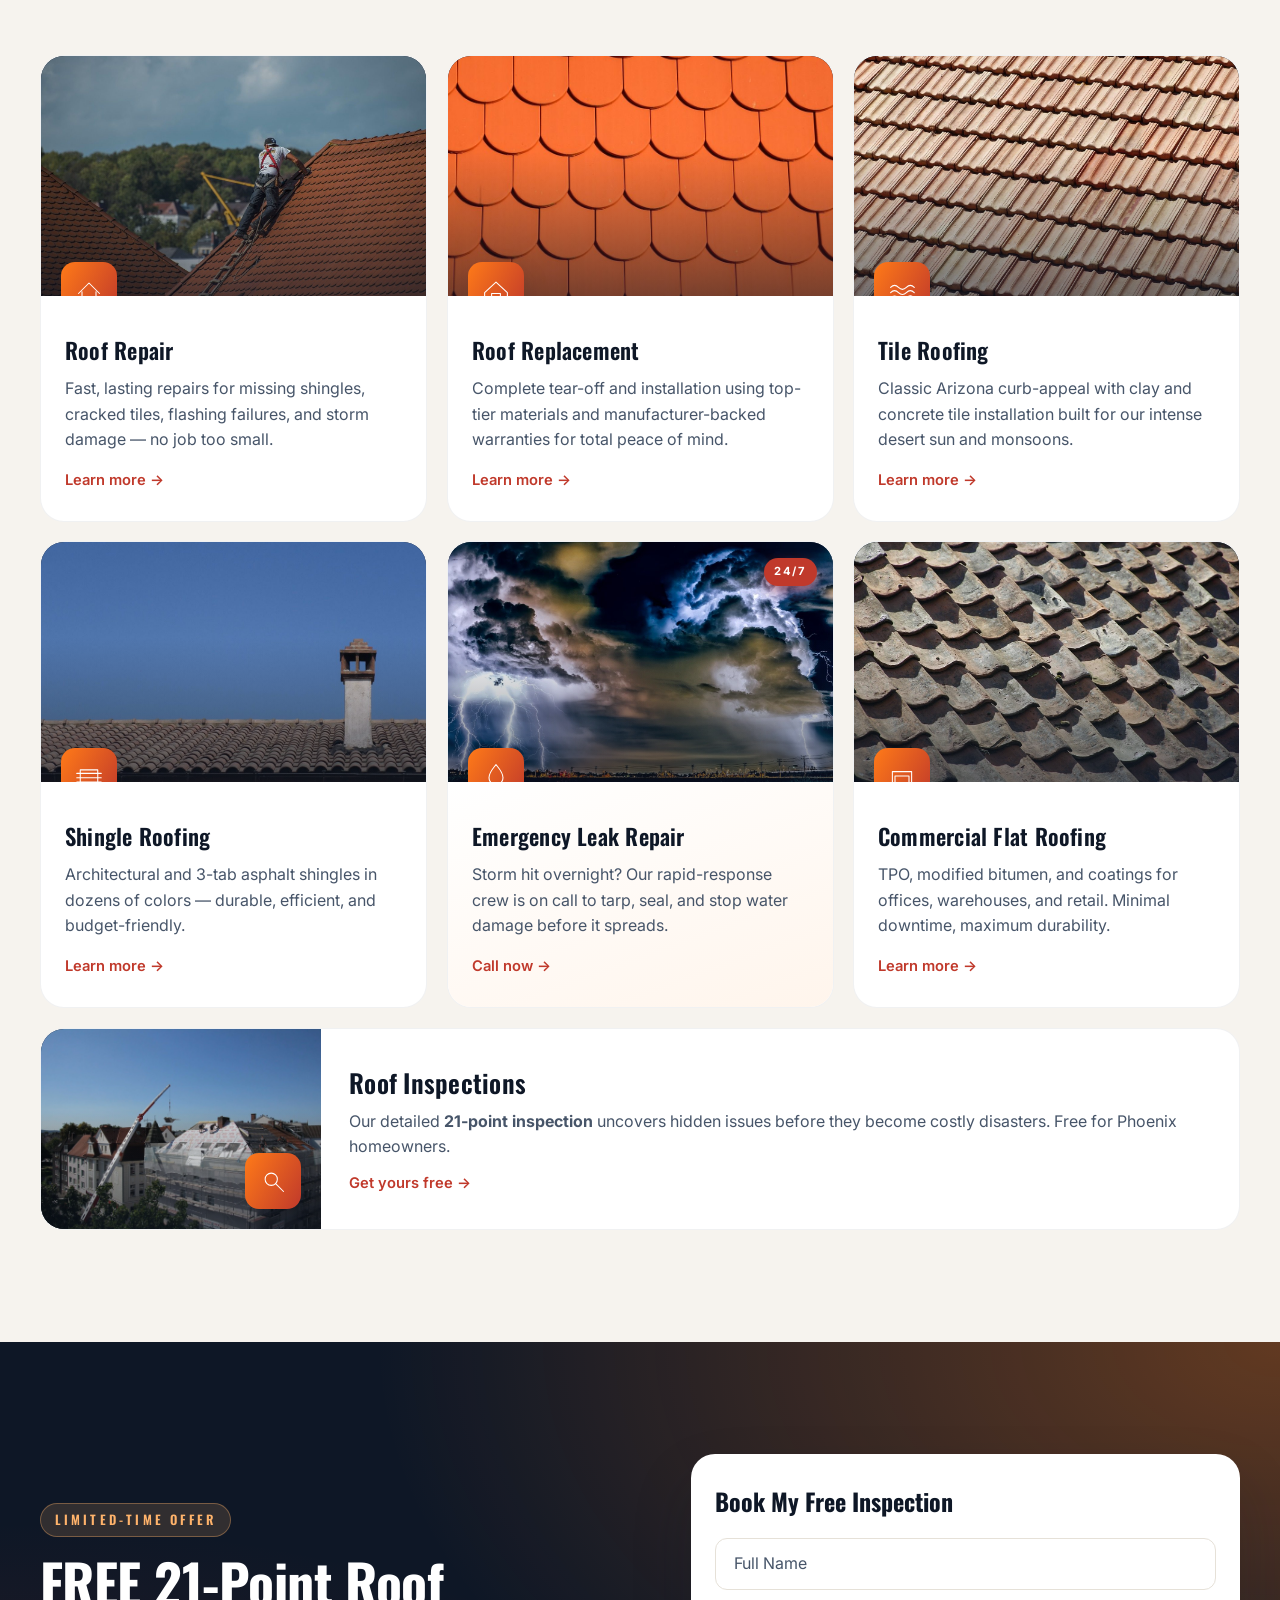
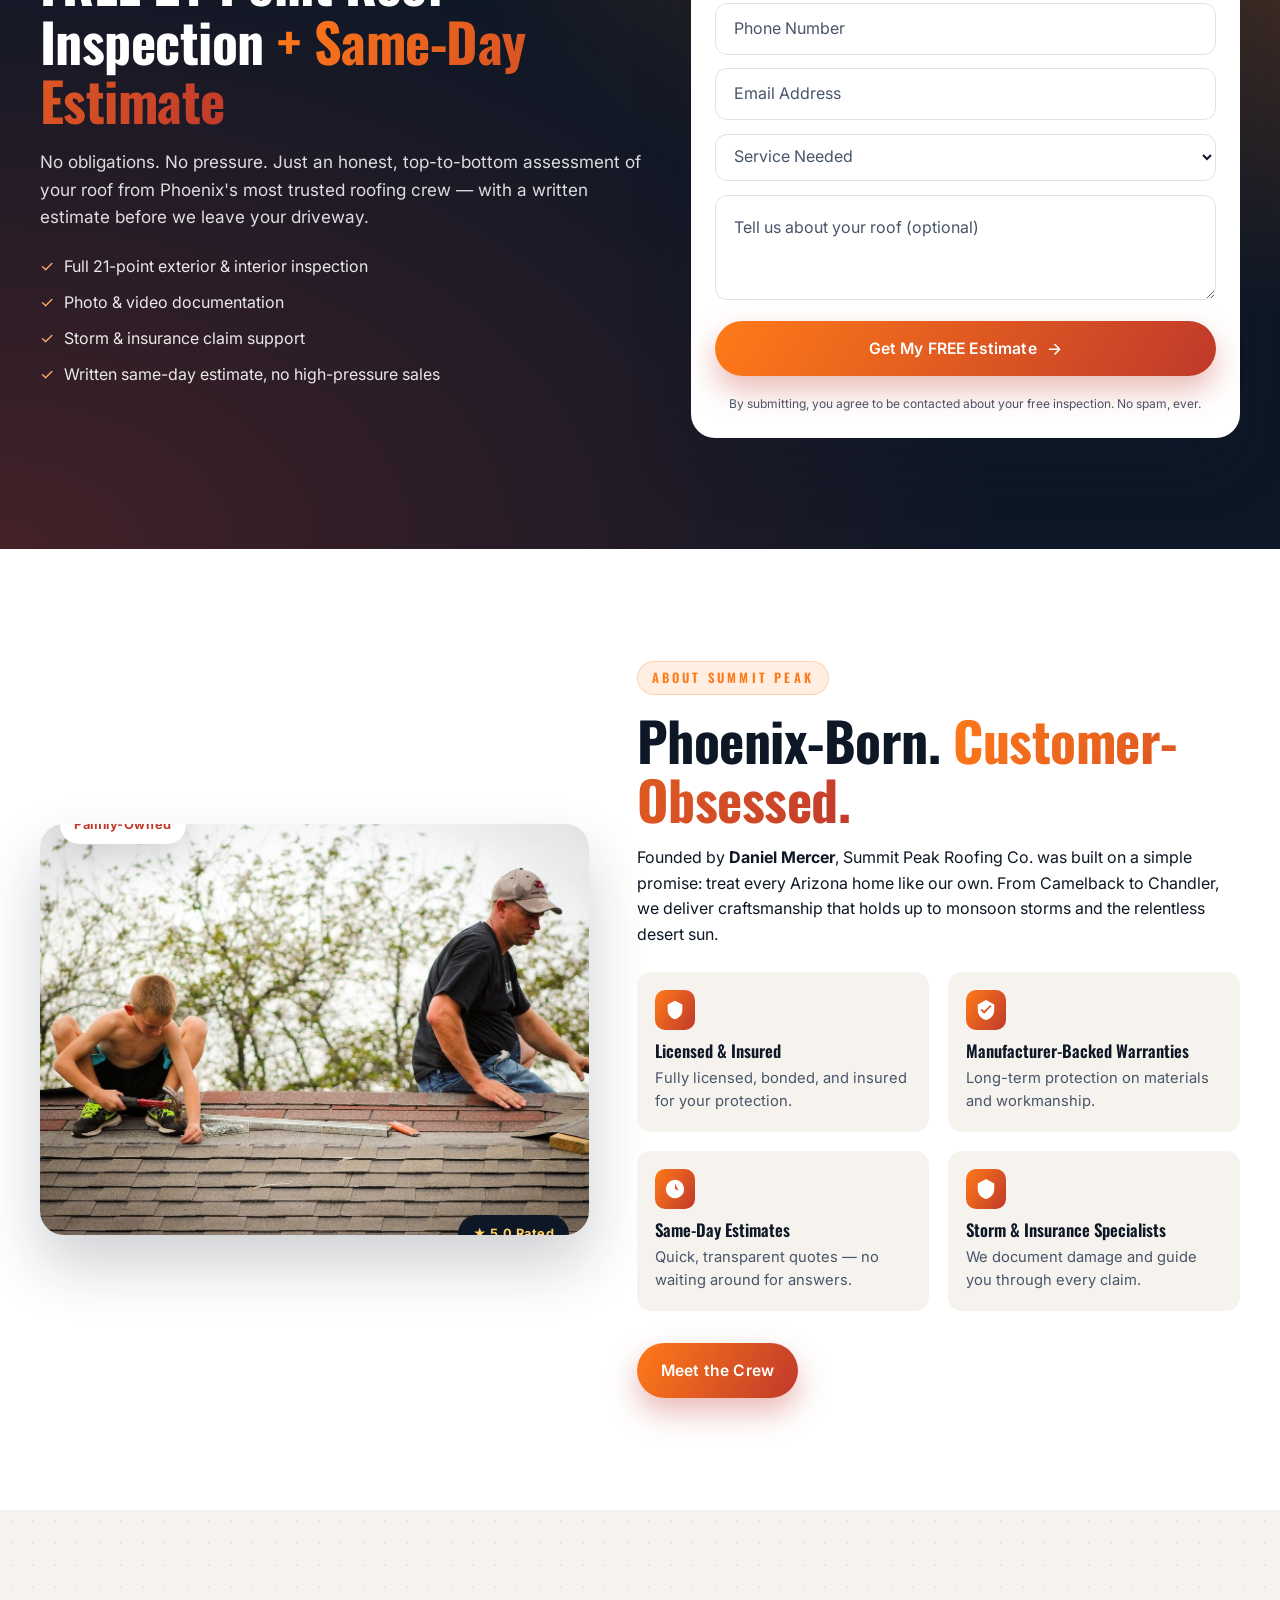
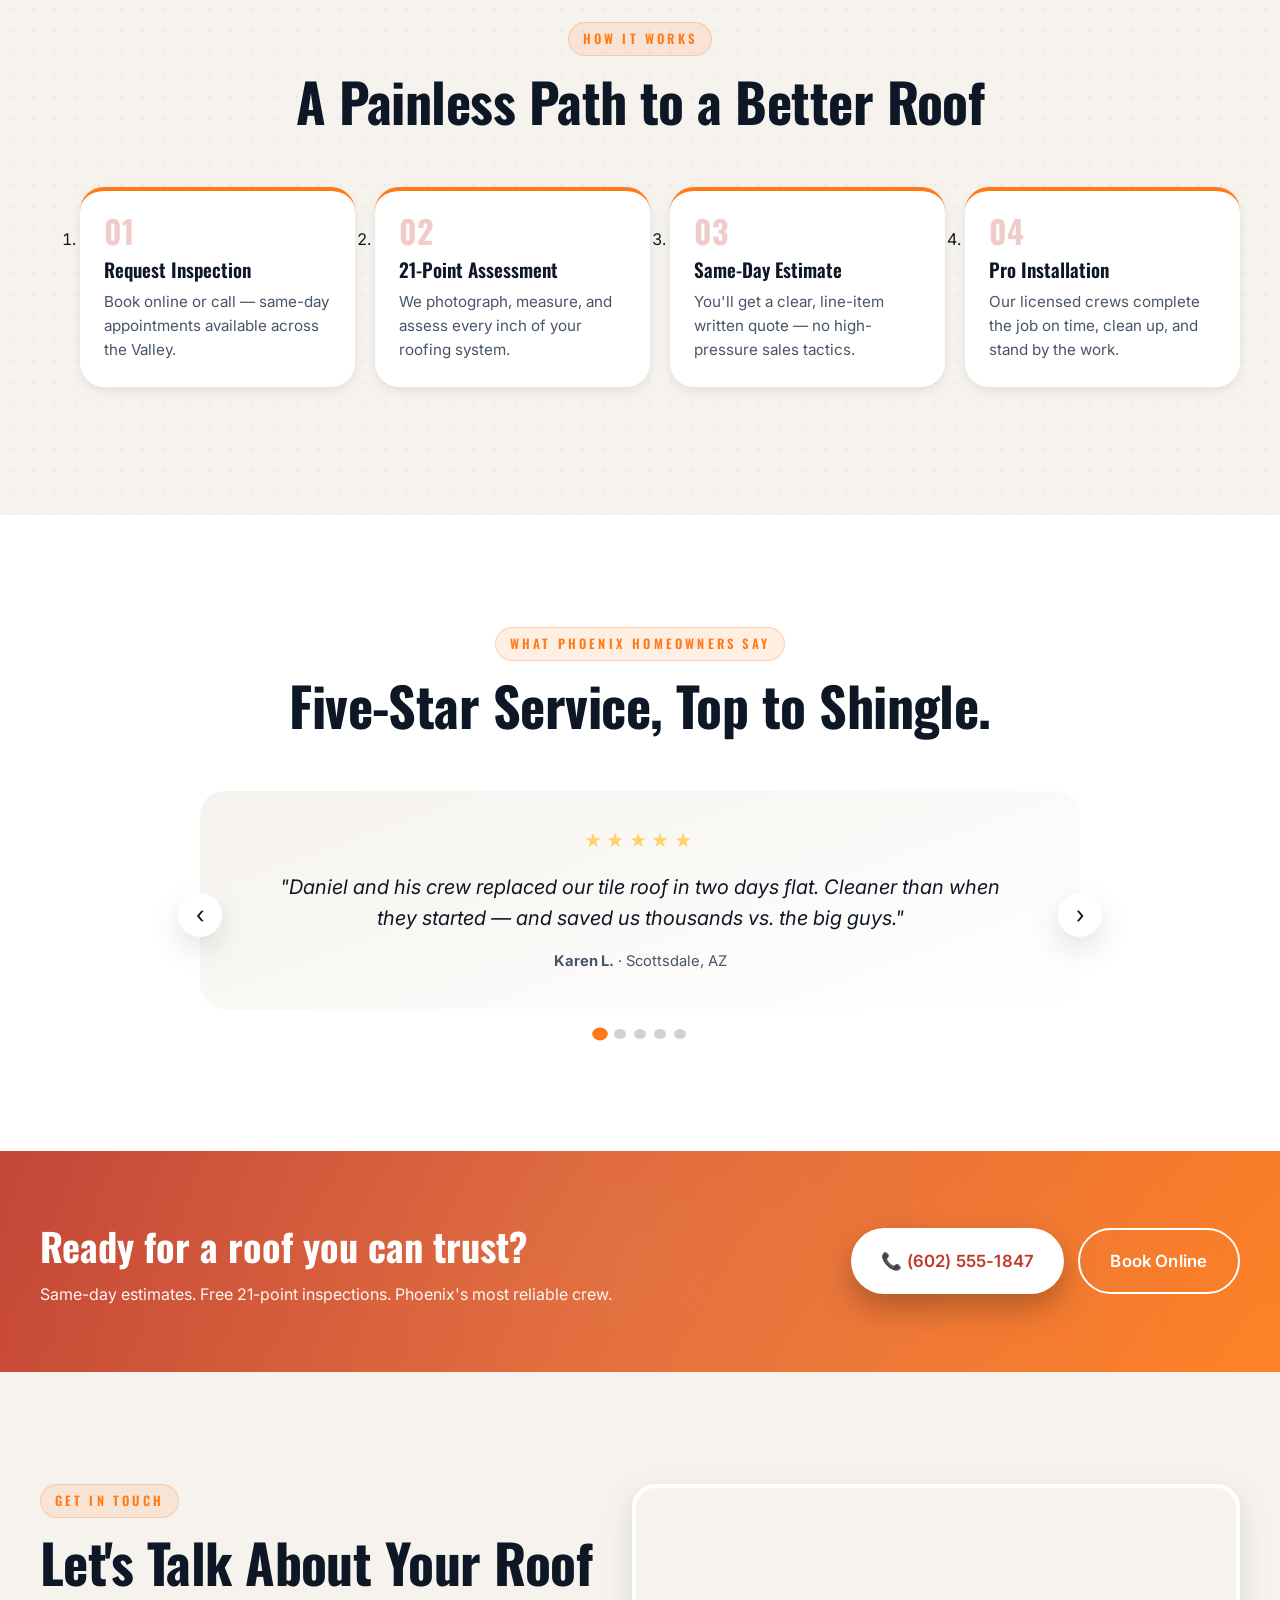
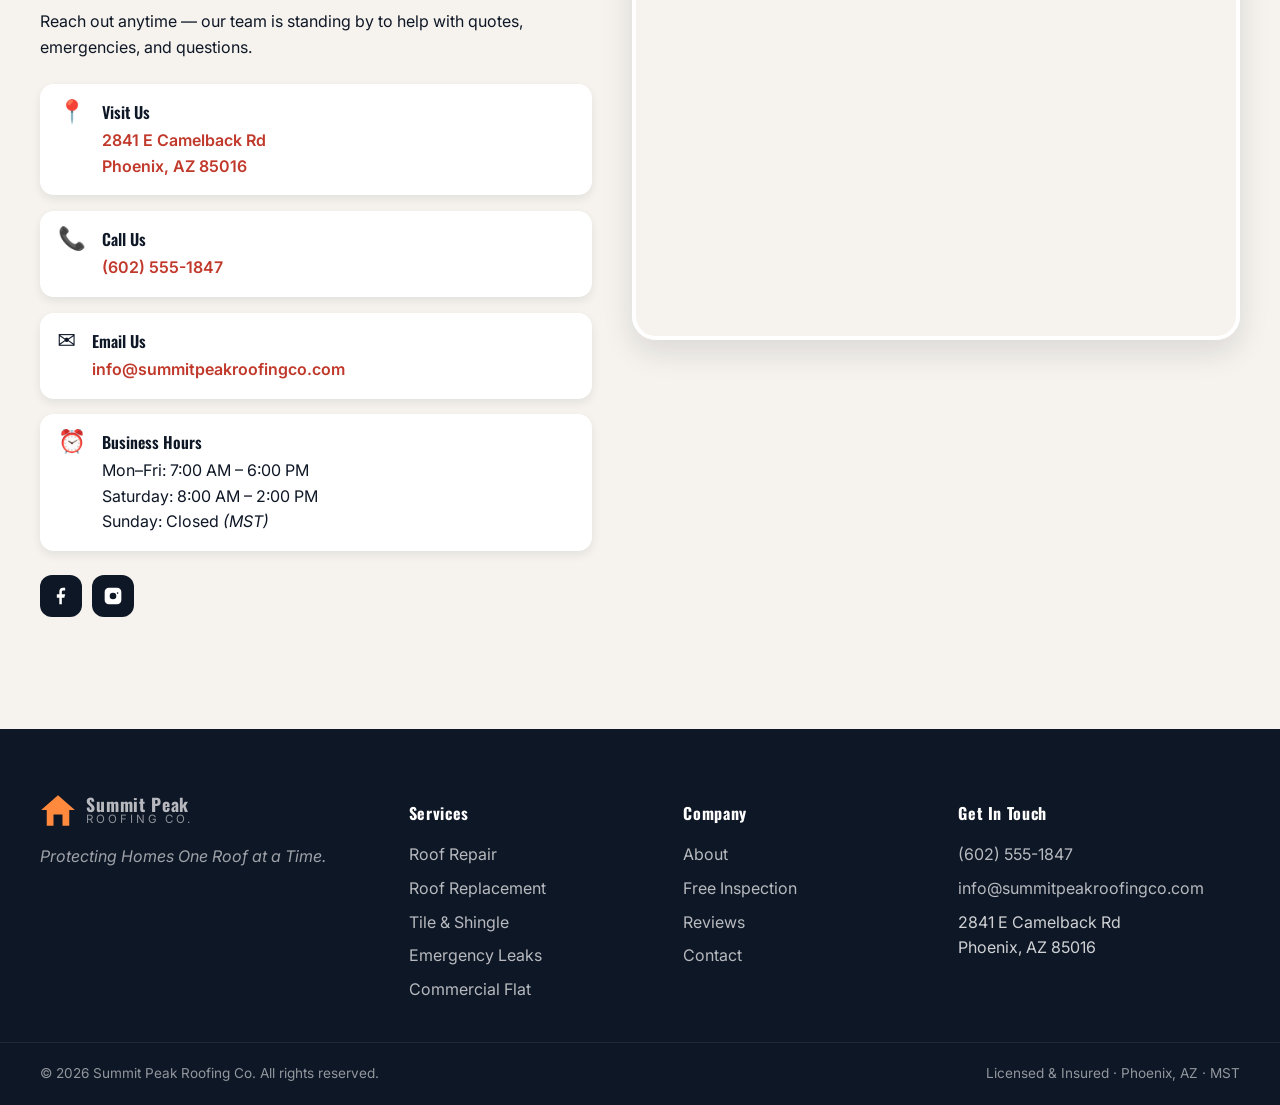
==== commit dca3a9bc: "Add real Pixabay photos to service cards, hero, and About section - Service cards now lead with a re" ====
--- a/summit-peak-roofing/index.html
+++ b/summit-peak-roofing/index.html
@@ -98,6 +98,8 @@
 <!-- ============== HERO ============== -->
 <section class="hero" id="home">
     <div class="hero__bg" aria-hidden="true">
+        <img class="hero__photo" src="assets/img/hero.jpg" alt="" loading="eager" />
+        <div class="hero__overlay"></div>
         <div class="hero__sun"></div>
         <div class="hero__mountains">
             <svg viewBox="0 0 1440 400" preserveAspectRatio="none">
@@ -206,67 +208,102 @@
 
         <div class="services__grid">
             <article class="service reveal" data-reveal>
-                <div class="service__icon">
-                    <svg viewBox="0 0 64 64"><path d="M8 40 32 16l24 24M16 56V36m32 20V36"/></svg>
-                </div>
-                <h3>Roof Repair</h3>
-                <p>Fast, lasting repairs for missing shingles, cracked tiles, flashing failures, and storm damage — no job too small.</p>
-                <span class="service__cta">Learn more →</span>
+                <div class="service__media">
+                    <img src="assets/img/roof-repair.jpg" alt="Roofers replacing shingles on a residential roof" loading="lazy" width="1280" height="853" />
+                    <div class="service__icon">
+                        <svg viewBox="0 0 64 64"><path d="M8 40 32 16l24 24M16 56V36m32 20V36"/></svg>
+                    </div>
+                </div>
+                <div class="service__body">
+                    <h3>Roof Repair</h3>
+                    <p>Fast, lasting repairs for missing shingles, cracked tiles, flashing failures, and storm damage — no job too small.</p>
+                    <span class="service__cta">Learn more →</span>
+                </div>
             </article>
 
             <article class="service reveal" data-reveal data-delay="80">
-                <div class="service__icon">
-                    <svg viewBox="0 0 64 64"><path d="M6 38 32 14l26 24v18H6zM22 56V40h20v16"/></svg>
-                </div>
-                <h3>Roof Replacement</h3>
-                <p>Complete tear-off and installation using top-tier materials and manufacturer-backed warranties for total peace of mind.</p>
-                <span class="service__cta">Learn more →</span>
+                <div class="service__media">
+                    <img src="assets/img/tile-roofing-alt.jpg" alt="Brand new bright orange clay tile roof installation" loading="lazy" width="854" height="1280" />
+                    <div class="service__icon">
+                        <svg viewBox="0 0 64 64"><path d="M6 38 32 14l26 24v18H6zM22 56V40h20v16"/></svg>
+                    </div>
+                </div>
+                <div class="service__body">
+                    <h3>Roof Replacement</h3>
+                    <p>Complete tear-off and installation using top-tier materials and manufacturer-backed warranties for total peace of mind.</p>
+                    <span class="service__cta">Learn more →</span>
+                </div>
             </article>
 
             <article class="service reveal" data-reveal data-delay="160">
-                <div class="service__icon">
-                    <svg viewBox="0 0 64 64"><path d="M6 50c6-6 12-6 18 0s12 6 18 0 12-6 18 0M6 38c6-6 12-6 18 0s12 6 18 0 12-6 18 0M6 26c6-6 12-6 18 0s12 6 18 0 12-6 18 0"/></svg>
-                </div>
-                <h3>Tile Roofing</h3>
-                <p>Classic Arizona curb-appeal with clay and concrete tile installation built for our intense desert sun and monsoons.</p>
-                <span class="service__cta">Learn more →</span>
+                <div class="service__media">
+                    <img src="assets/img/tile-roofing.jpg" alt="Mediterranean-style red tile roof from above" loading="lazy" width="1280" height="853" />
+                    <div class="service__icon">
+                        <svg viewBox="0 0 64 64"><path d="M6 50c6-6 12-6 18 0s12 6 18 0 12-6 18 0M6 38c6-6 12-6 18 0s12 6 18 0 12-6 18 0M6 26c6-6 12-6 18 0s12 6 18 0 12-6 18 0"/></svg>
+                    </div>
+                </div>
+                <div class="service__body">
+                    <h3>Tile Roofing</h3>
+                    <p>Classic Arizona curb-appeal with clay and concrete tile installation built for our intense desert sun and monsoons.</p>
+                    <span class="service__cta">Learn more →</span>
+                </div>
             </article>
 
             <article class="service reveal" data-reveal data-delay="240">
-                <div class="service__icon">
-                    <svg viewBox="0 0 64 64"><path d="M4 46h56M4 36h56M4 26h56M12 56V18h40v38"/></svg>
-                </div>
-                <h3>Shingle Roofing</h3>
-                <p>Architectural and 3-tab asphalt shingles in dozens of colors — durable, efficient, and budget-friendly.</p>
-                <span class="service__cta">Learn more →</span>
+                <div class="service__media">
+                    <img src="assets/img/shingle-roofing.jpg" alt="Dark asphalt shingle roof with chimney" loading="lazy" width="1280" height="853" />
+                    <div class="service__icon">
+                        <svg viewBox="0 0 64 64"><path d="M4 46h56M4 36h56M4 26h56M12 56V18h40v38"/></svg>
+                    </div>
+                </div>
+                <div class="service__body">
+                    <h3>Shingle Roofing</h3>
+                    <p>Architectural and 3-tab asphalt shingles in dozens of colors — durable, efficient, and budget-friendly.</p>
+                    <span class="service__cta">Learn more →</span>
+                </div>
             </article>
 
             <article class="service service--hot reveal" data-reveal data-delay="320">
-                <div class="service__icon">
-                    <svg viewBox="0 0 64 64"><path d="M32 6c8 10 16 18 16 30a16 16 0 1 1-32 0c0-12 8-20 16-30z"/></svg>
-                </div>
-                <h3>Emergency Leak Repair</h3>
-                <p>Storm hit overnight? Our rapid-response crew is on call to tarp, seal, and stop water damage before it spreads.</p>
-                <span class="service__cta">Call now →</span>
+                <div class="service__media">
+                    <img src="assets/img/emergency-leak.jpg" alt="Dramatic thunderstorm clouds — emergency leak response" loading="lazy" width="1280" height="853" />
+                    <div class="service__icon">
+                        <svg viewBox="0 0 64 64"><path d="M32 6c8 10 16 18 16 30a16 16 0 1 1-32 0c0-12 8-20 16-30z"/></svg>
+                    </div>
+                </div>
+                <div class="service__body">
+                    <h3>Emergency Leak Repair</h3>
+                    <p>Storm hit overnight? Our rapid-response crew is on call to tarp, seal, and stop water damage before it spreads.</p>
+                    <span class="service__cta">Call now →</span>
+                </div>
                 <span class="service__flag">24/7</span>
             </article>
 
             <article class="service reveal" data-reveal data-delay="400">
-                <div class="service__icon">
-                    <svg viewBox="0 0 64 64"><path d="M6 50h52M10 50V22h44v28M16 50V32h32v18"/></svg>
-                </div>
-                <h3>Commercial Flat Roofing</h3>
-                <p>TPO, modified bitumen, and coatings for offices, warehouses, and retail. Minimal downtime, maximum durability.</p>
-                <span class="service__cta">Learn more →</span>
+                <div class="service__media">
+                    <img src="assets/img/tile-pattern.jpg" alt="Aerial view of commercial rooftop tiles" loading="lazy" width="1280" height="854" />
+                    <div class="service__icon">
+                        <svg viewBox="0 0 64 64"><path d="M6 50h52M10 50V22h44v28M16 50V32h32v18"/></svg>
+                    </div>
+                </div>
+                <div class="service__body">
+                    <h3>Commercial Flat Roofing</h3>
+                    <p>TPO, modified bitumen, and coatings for offices, warehouses, and retail. Minimal downtime, maximum durability.</p>
+                    <span class="service__cta">Learn more →</span>
+                </div>
             </article>
 
             <article class="service service--wide reveal" data-reveal data-delay="480">
-                <div class="service__icon">
-                    <svg viewBox="0 0 64 64"><circle cx="28" cy="28" r="14"/><path d="m38 38 18 18"/></svg>
-                </div>
-                <h3>Roof Inspections</h3>
-                <p>Our detailed <strong>21-point inspection</strong> uncovers hidden issues before they become costly disasters. Free for Phoenix homeowners.</p>
-                <a href="#offer" class="service__cta">Get yours free →</a>
+                <div class="service__media">
+                    <img src="assets/img/roof-inspection.jpg" alt="Professional roofers performing a roof inspection" loading="lazy" width="1280" height="853" />
+                    <div class="service__icon">
+                        <svg viewBox="0 0 64 64"><circle cx="28" cy="28" r="14"/><path d="m38 38 18 18"/></svg>
+                    </div>
+                </div>
+                <div class="service__body">
+                    <h3>Roof Inspections</h3>
+                    <p>Our detailed <strong>21-point inspection</strong> uncovers hidden issues before they become costly disasters. Free for Phoenix homeowners.</p>
+                    <a href="#offer" class="service__cta">Get yours free →</a>
+                </div>
             </article>
         </div>
     </div>
@@ -342,36 +379,7 @@
     <div class="container about__grid">
         <div class="about__visual reveal" data-reveal>
             <div class="about__photo">
-                <!-- Decorative SVG house illustration -->
-                <svg viewBox="0 0 400 320" aria-hidden="true">
-                    <defs>
-                        <linearGradient id="sky" x1="0" x2="0" y1="0" y2="1">
-                            <stop offset="0" stop-color="#ffb36b"/>
-                            <stop offset="1" stop-color="#ff5e62"/>
-                        </linearGradient>
-                        <linearGradient id="roof" x1="0" x2="0" y1="0" y2="1">
-                            <stop offset="0" stop-color="#3a2218"/>
-                            <stop offset="1" stop-color="#1e120c"/>
-                        </linearGradient>
-                    </defs>
-                    <rect width="400" height="320" fill="url(#sky)"/>
-                    <circle cx="320" cy="80" r="40" fill="#fff3c4" opacity=".9"/>
-                    <polygon points="0,260 80,200 160,240 240,180 320,230 400,170 400,320 0,320" fill="#3a2c4a" opacity=".5"/>
-                    <!-- House -->
-                    <polygon points="80,170 200,90 320,170" fill="url(#roof)"/>
-                    <rect x="100" y="170" width="200" height="120" fill="#f4ecdc"/>
-                    <rect x="180" y="210" width="40" height="80" fill="#2c1b14"/>
-                    <rect x="120" y="200" width="40" height="40" fill="#b9d6e6"/>
-                    <rect x="240" y="200" width="40" height="40" fill="#b9d6e6"/>
-                    <!-- Roof tiles pattern -->
-                    <g stroke="#0e0905" stroke-width="1" opacity=".4">
-                        <line x1="100" y1="160" x2="300" y2="160"/>
-                        <line x1="110" y1="145" x2="290" y2="145"/>
-                        <line x1="125" y1="130" x2="275" y2="130"/>
-                        <line x1="140" y1="115" x2="260" y2="115"/>
-                        <line x1="160" y1="100" x2="240" y2="100"/>
-                    </g>
-                </svg>
+                <img src="assets/img/roof-replacement.jpg" alt="Father and son crew installing a new residential roof" loading="lazy" width="1280" height="960" />
                 <div class="about__sticker about__sticker--1">Family-Owned</div>
                 <div class="about__sticker about__sticker--2">★ 5.0 Rated</div>
             </div>
--- a/summit-peak-roofing/assets/css/styles.css
+++ b/summit-peak-roofing/assets/css/styles.css
@@ -332,6 +332,29 @@
 .hero__bg {
     position: absolute; inset: 0; z-index: -2;
     background: linear-gradient(180deg, #0e1726 0%, #14253d 50%, #2a1a2b 100%);
+    overflow: hidden;
+}
+.hero__photo {
+    position: absolute; inset: 0;
+    width: 100%; height: 100%;
+    object-fit: cover;
+    object-position: center;
+    opacity: .55;
+    filter: saturate(1.05) contrast(1.05);
+    transform: scale(1.08);
+    animation: heroKenBurns 22s var(--ease) infinite alternate;
+    pointer-events: none;
+}
+.hero__overlay {
+    position: absolute; inset: 0;
+    background:
+        linear-gradient(180deg, rgba(14,23,38,.55) 0%, rgba(14,23,38,.4) 35%, rgba(42,26,43,.9) 100%),
+        linear-gradient(90deg, rgba(14,23,38,.7) 0%, transparent 60%);
+    pointer-events: none;
+}
+@keyframes heroKenBurns {
+    from { transform: scale(1.08) translate(0,0); }
+    to   { transform: scale(1.18) translate(-2%, -1%); }
 }
 .hero__sun {
     position: absolute;
@@ -538,38 +561,68 @@
 .service {
     background: #fff;
     border-radius: var(--radius-lg);
-    padding: 1.75rem;
     position: relative;
     overflow: hidden;
     border: 1px solid rgba(14,23,38,.06);
     transition: transform .4s var(--ease), box-shadow .4s var(--ease), border-color .4s var(--ease);
     isolation: isolate;
-}
-.service::before {
-    content: "";
-    position: absolute; inset: 0;
-    background: linear-gradient(160deg, rgba(255,122,24,.1), transparent 70%);
-    opacity: 0;
-    transition: opacity .4s var(--ease);
-    z-index: -1;
+    display: flex;
+    flex-direction: column;
 }
 .service:hover {
     transform: translateY(-6px);
     box-shadow: var(--shadow-md);
     border-color: rgba(255,122,24,.35);
 }
-.service:hover::before { opacity: 1; }
+
+.service__media {
+    position: relative;
+    aspect-ratio: 16 / 10;
+    overflow: hidden;
+    background: #0e1726;
+}
+.service__media img {
+    width: 100%; height: 100%;
+    object-fit: cover;
+    display: block;
+    transition: transform 1.2s var(--ease), filter .5s var(--ease);
+    filter: saturate(1.05);
+}
+.service:hover .service__media img {
+    transform: scale(1.08);
+    filter: saturate(1.15);
+}
+.service__media::after {
+    content: "";
+    position: absolute; inset: 0;
+    background: linear-gradient(180deg, rgba(14,23,38,0) 40%, rgba(14,23,38,.55) 100%);
+    transition: background .4s var(--ease);
+}
+.service:hover .service__media::after {
+    background: linear-gradient(180deg, rgba(192,57,43,.15) 0%, rgba(14,23,38,.55) 100%);
+}
+
 .service__icon {
+    position: absolute;
+    left: 1.25rem; bottom: -22px;
     width: 56px; height: 56px;
     border-radius: 14px;
     background: linear-gradient(120deg, var(--c-brand), var(--c-brand-2));
     color: #fff;
     display: grid; place-items: center;
-    margin-bottom: 1rem;
+    box-shadow: var(--shadow-md);
+    z-index: 2;
     transition: transform .5s var(--ease-elastic);
 }
-.service:hover .service__icon { transform: rotate(-6deg) scale(1.05); }
-.service__icon svg { width: 30px; height: 30px; stroke: currentColor; stroke-width: 2.4; fill: none; stroke-linecap: round; stroke-linejoin: round; }
+.service:hover .service__icon { transform: rotate(-6deg) scale(1.08); }
+.service__icon svg { width: 28px; height: 28px; stroke: currentColor; stroke-width: 2.4; fill: none; stroke-linecap: round; stroke-linejoin: round; }
+
+.service__body {
+    padding: 2.25rem 1.5rem 1.75rem;
+    display: flex;
+    flex-direction: column;
+    flex: 1;
+}
 .service h3 {
     font-family: var(--font-display);
     font-weight: 600;
@@ -577,32 +630,53 @@
     margin: 0 0 .5rem;
     letter-spacing: .01em;
 }
-.service p { color: var(--c-text-soft); margin: 0 0 1rem; }
+.service p {
+    color: var(--c-text-soft);
+    margin: 0 0 1rem;
+    flex: 1;
+}
 .service__cta {
     display: inline-flex;
     font-weight: 600;
     color: var(--c-brand-2);
     font-size: .92rem;
     transition: transform .3s var(--ease);
+    align-self: flex-start;
 }
 .service:hover .service__cta { transform: translateX(4px); }
+
 .service__flag {
     position: absolute; top: 1rem; right: 1rem;
     background: var(--c-brand-2); color: #fff;
     font-weight: 700; font-size: .7rem; letter-spacing: .14em;
-    padding: .25rem .55rem; border-radius: 999px;
-    box-shadow: 0 6px 14px rgba(192,57,43,.4);
+    padding: .3rem .65rem; border-radius: 999px;
+    box-shadow: 0 6px 14px rgba(192,57,43,.5);
     animation: pulseFlag 2.2s var(--ease) infinite;
+    z-index: 3;
 }
 @keyframes pulseFlag {
     0%,100% { transform: scale(1); }
     50%     { transform: scale(1.08); }
 }
-.service--hot { background: linear-gradient(160deg, #fff, #fff5ec); }
-.service--wide { grid-column: span 3; display: grid; grid-template-columns: 56px 1fr auto; gap: 1.25rem; align-items: center; padding: 1.25rem 1.75rem; }
-.service--wide .service__icon { margin: 0; }
-.service--wide h3 { margin: 0 0 .2rem; }
-.service--wide p { margin: 0; }
+.service--hot .service__body { background: linear-gradient(160deg, #fff, #fff5ec); }
+
+.service--wide {
+    grid-column: span 3;
+    display: grid;
+    grid-template-columns: 280px 1fr;
+}
+.service--wide .service__media {
+    aspect-ratio: auto;
+    height: 100%;
+    min-height: 200px;
+}
+.service--wide .service__body {
+    padding: 1.75rem 1.75rem;
+    justify-content: center;
+}
+.service--wide h3 { margin: 0 0 .35rem; font-size: 1.6rem; }
+.service--wide p { margin: 0 0 .75rem; flex: 0; }
+.service--wide .service__icon { left: auto; right: 1.25rem; bottom: 1.25rem; }
 
 /* ---------- 10. Offer ---------- */
 .offer {
@@ -723,9 +797,17 @@
     box-shadow: var(--shadow-lg);
     transform-style: preserve-3d;
     transition: transform .6s var(--ease);
+    aspect-ratio: 4 / 3;
 }
 .about__photo:hover { transform: rotateZ(-1deg) scale(1.01); }
 .about__photo svg { width: 100%; height: auto; display: block; }
+.about__photo img {
+    width: 100%; height: 100%;
+    object-fit: cover;
+    display: block;
+    transition: transform 1.2s var(--ease);
+}
+.about__photo:hover img { transform: scale(1.05); }
 
 .about__sticker {
     position: absolute;
@@ -1072,7 +1154,7 @@
     .hero__content { grid-template-columns: 1fr; gap: 2.5rem; text-align: left; }
     .hero__visual  { justify-content: flex-start; }
     .services__grid { grid-template-columns: repeat(2, 1fr); }
-    .service--wide  { grid-column: span 2; }
+    .service--wide  { grid-column: span 2; grid-template-columns: 240px 1fr; }
     .offer__grid    { grid-template-columns: 1fr; }
     .about__grid    { grid-template-columns: 1fr; }
     .features       { grid-template-columns: 1fr 1fr; }
@@ -1110,8 +1192,8 @@
     .process__steps {
         grid-template-columns: 1fr;
     }
-    .service--wide { grid-column: span 1; grid-template-columns: 56px 1fr; }
-    .service--wide .service__cta { grid-column: span 2; }
+    .service--wide { grid-column: span 1; grid-template-columns: 1fr; }
+    .service--wide .service__media { aspect-ratio: 16 / 10; min-height: 0; }
 
     .footer__grid { grid-template-columns: 1fr; gap: 1.5rem; }
     .stats__grid  { grid-template-columns: 1fr 1fr; }
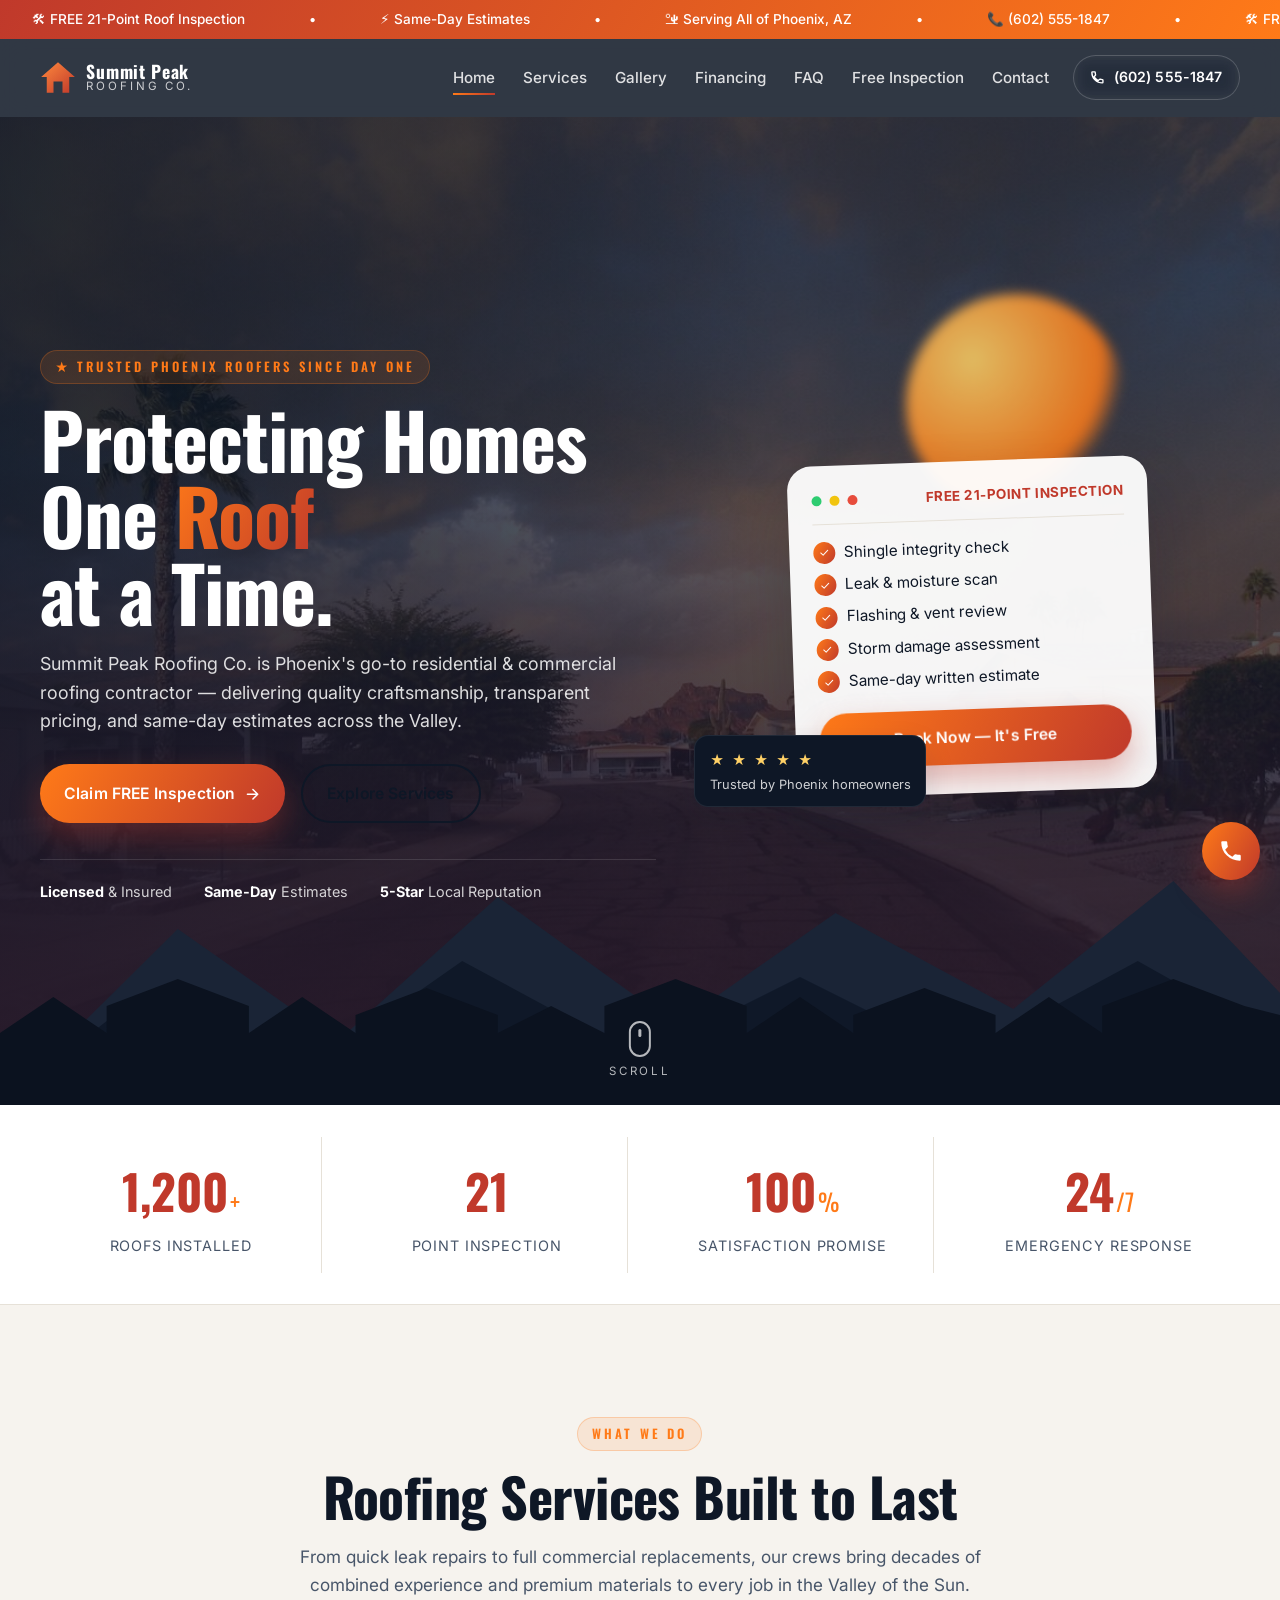
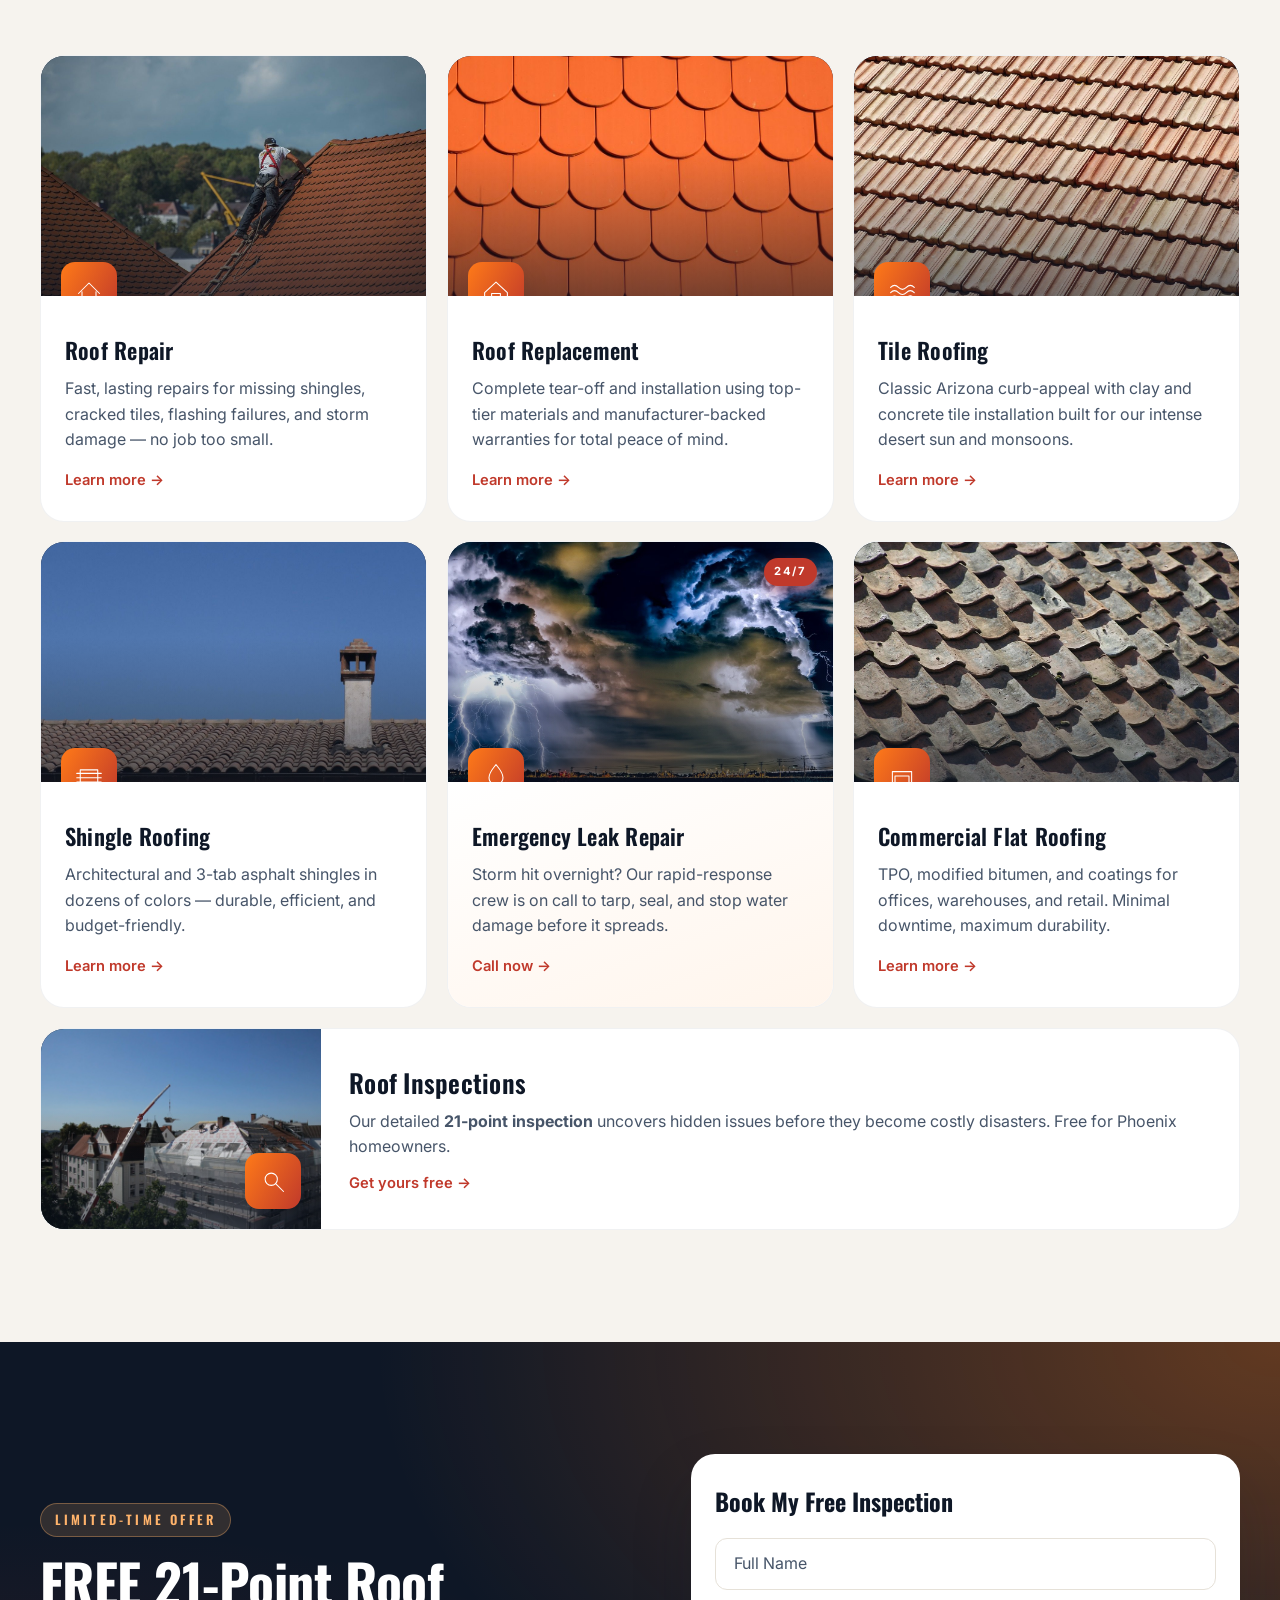
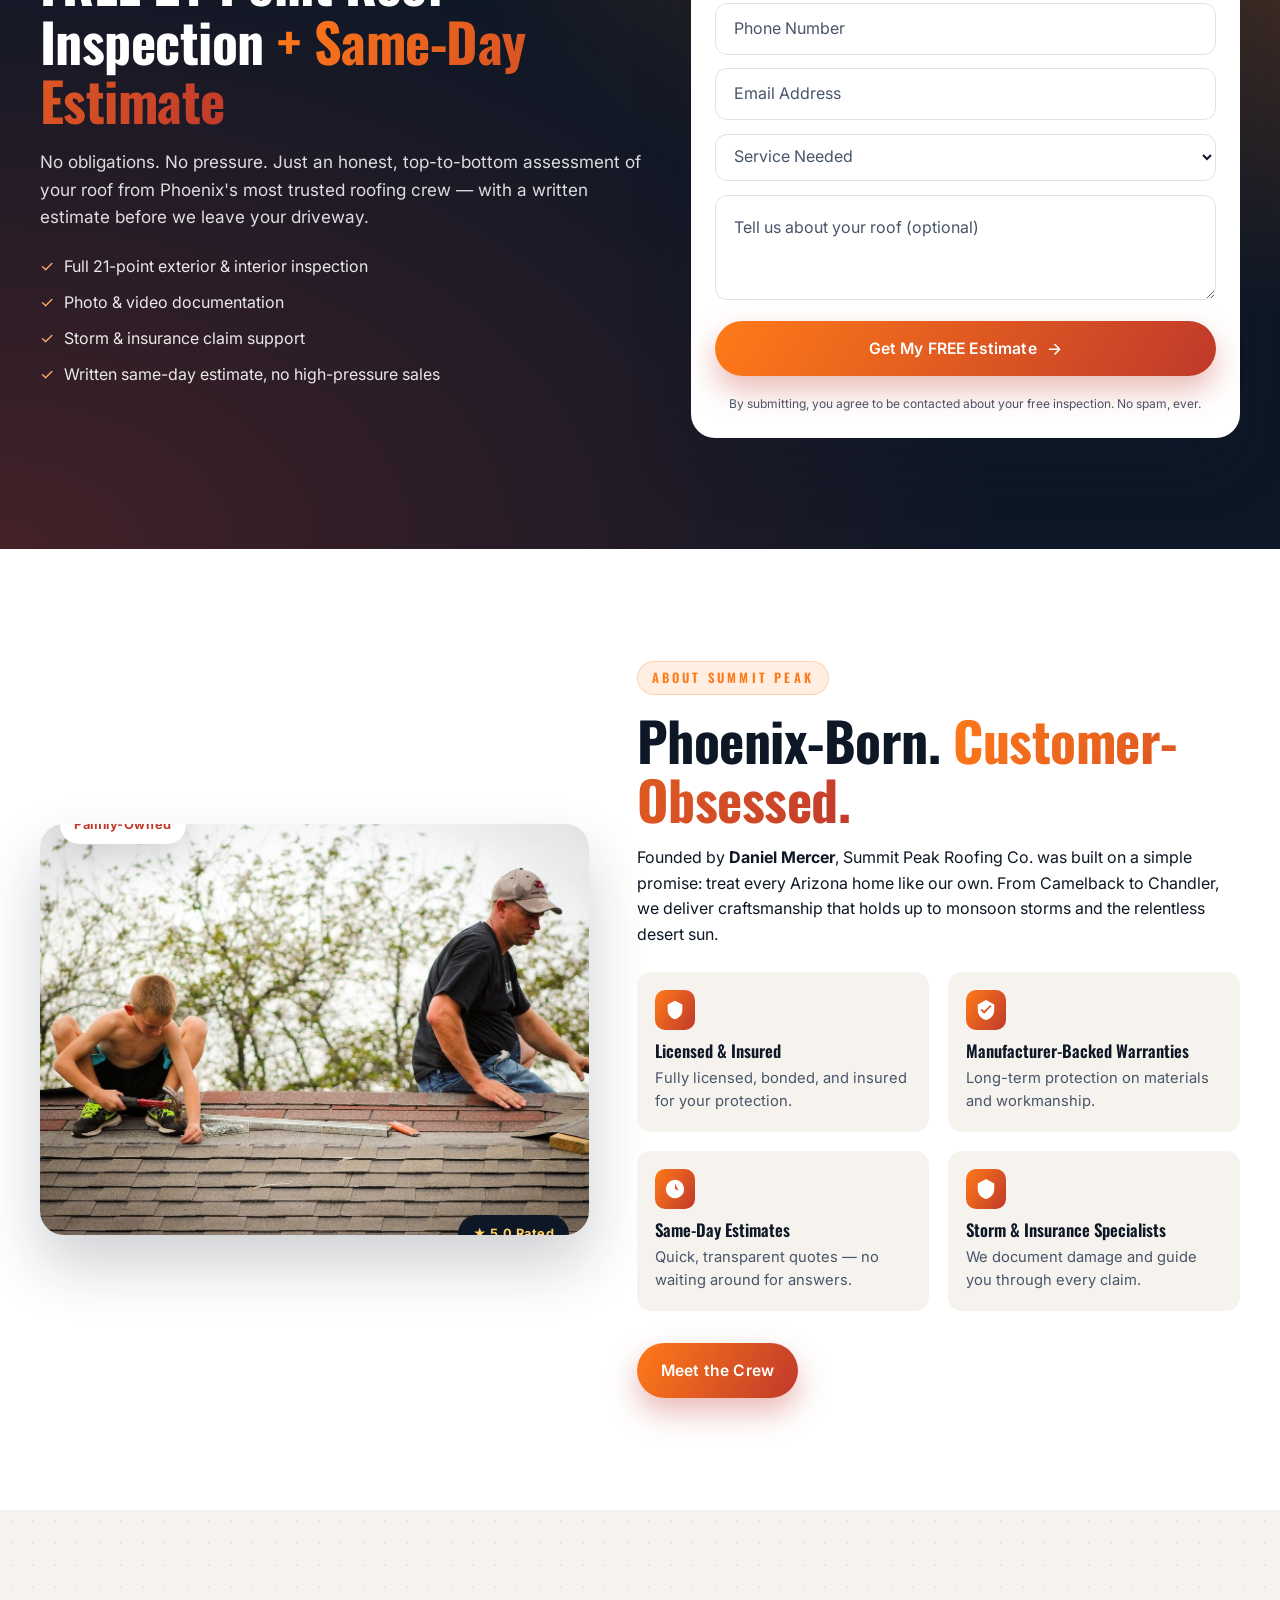
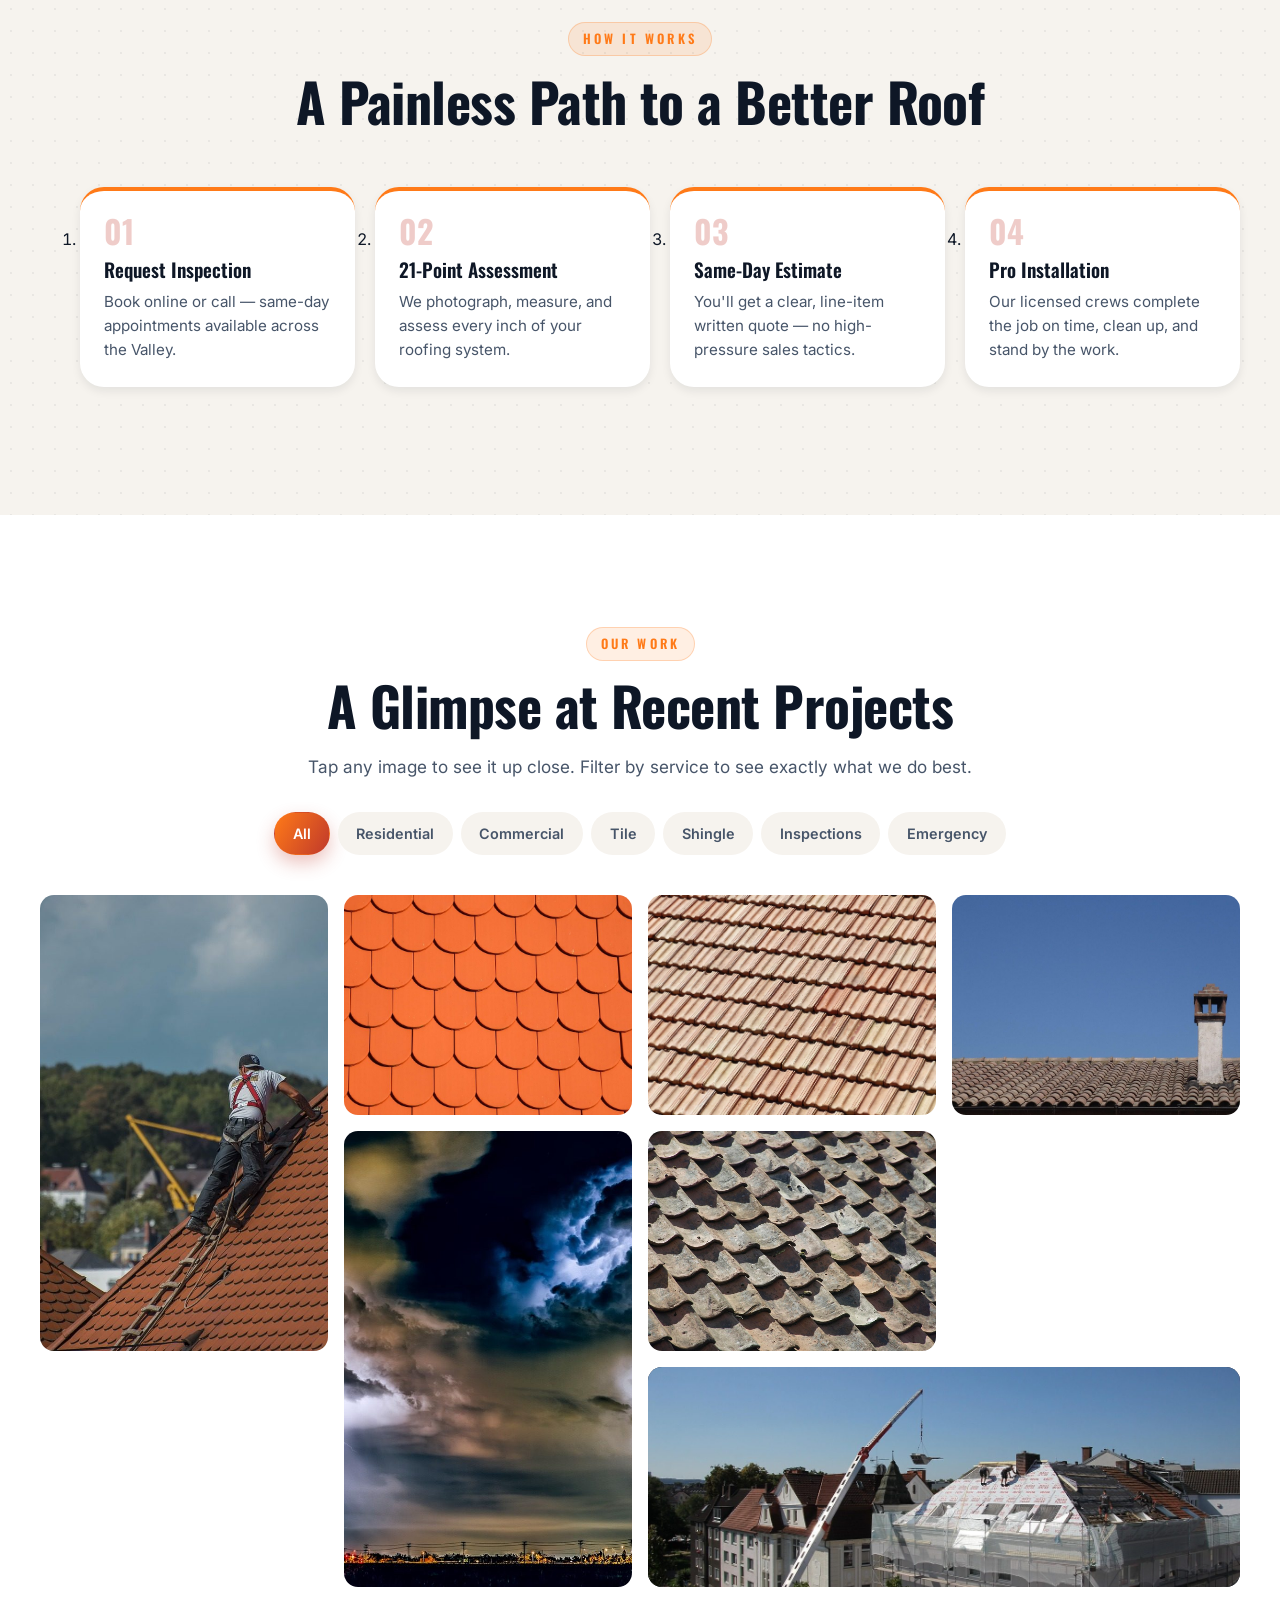
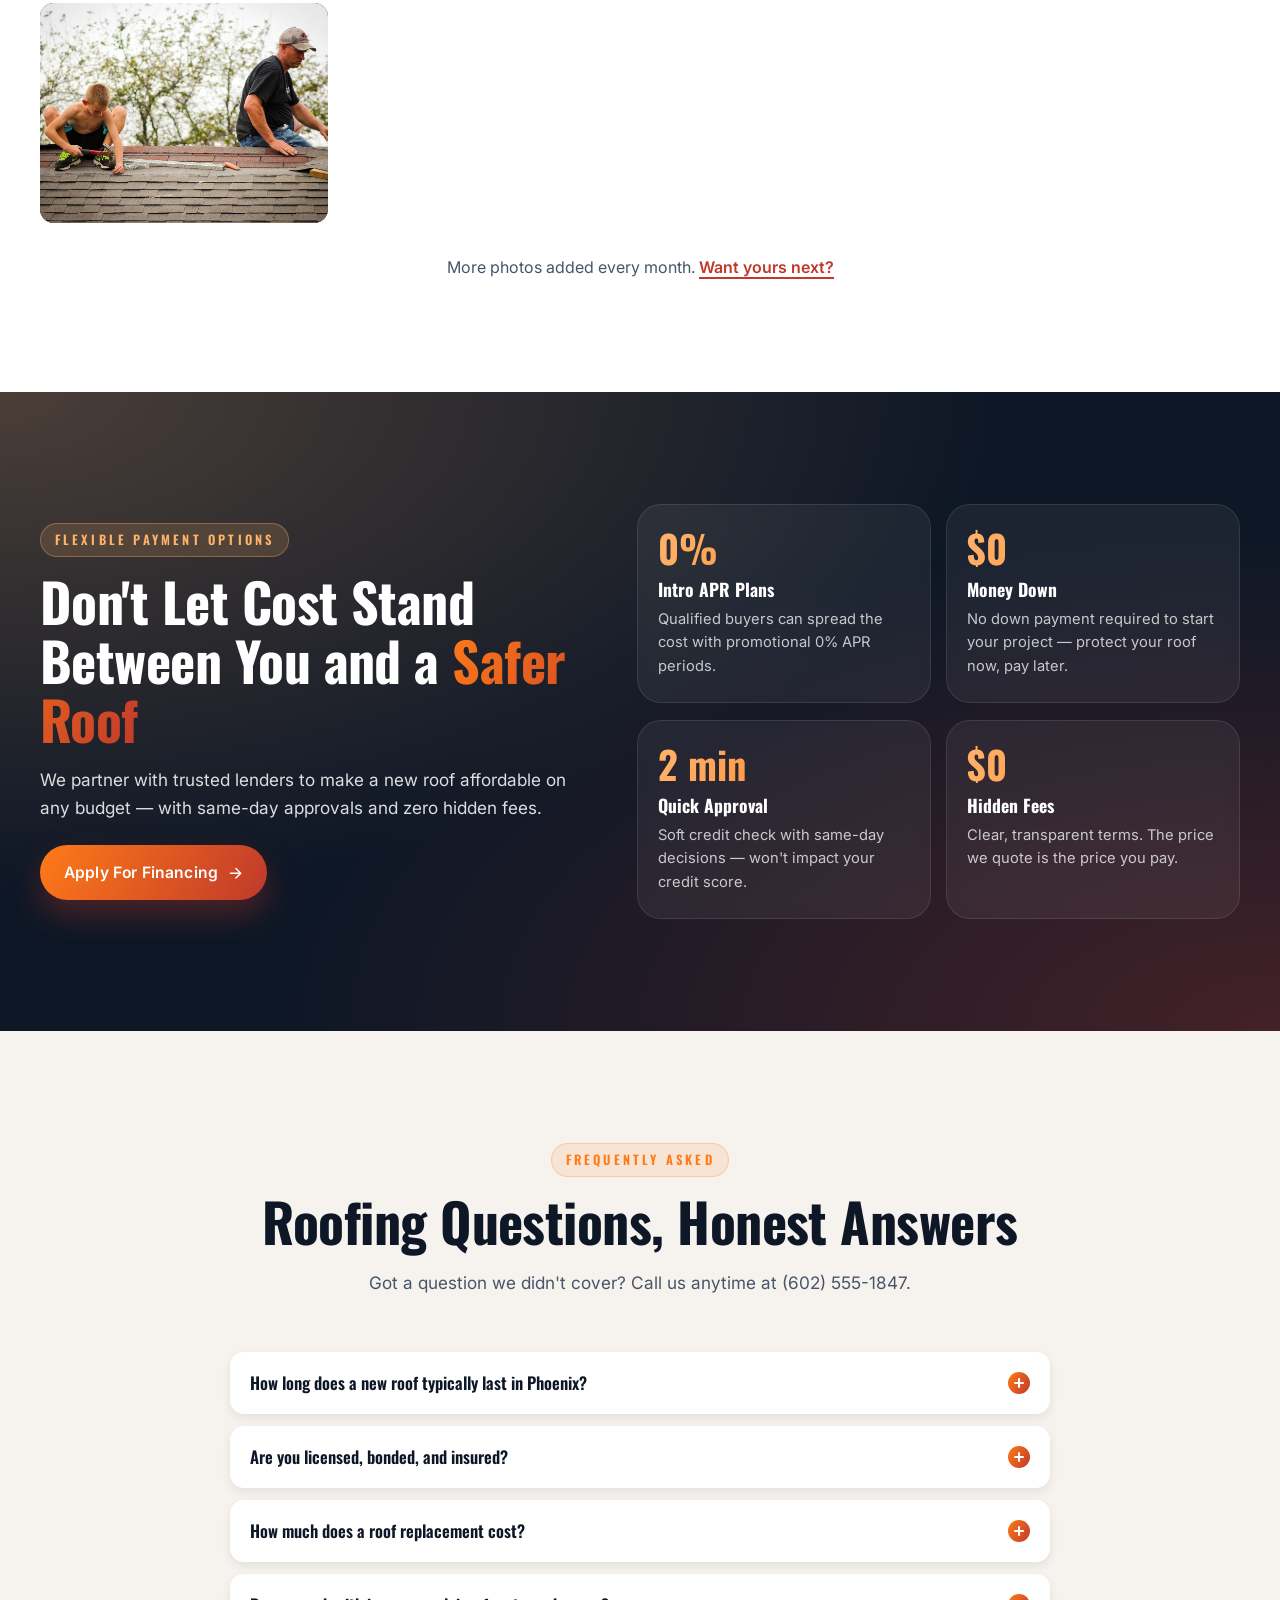
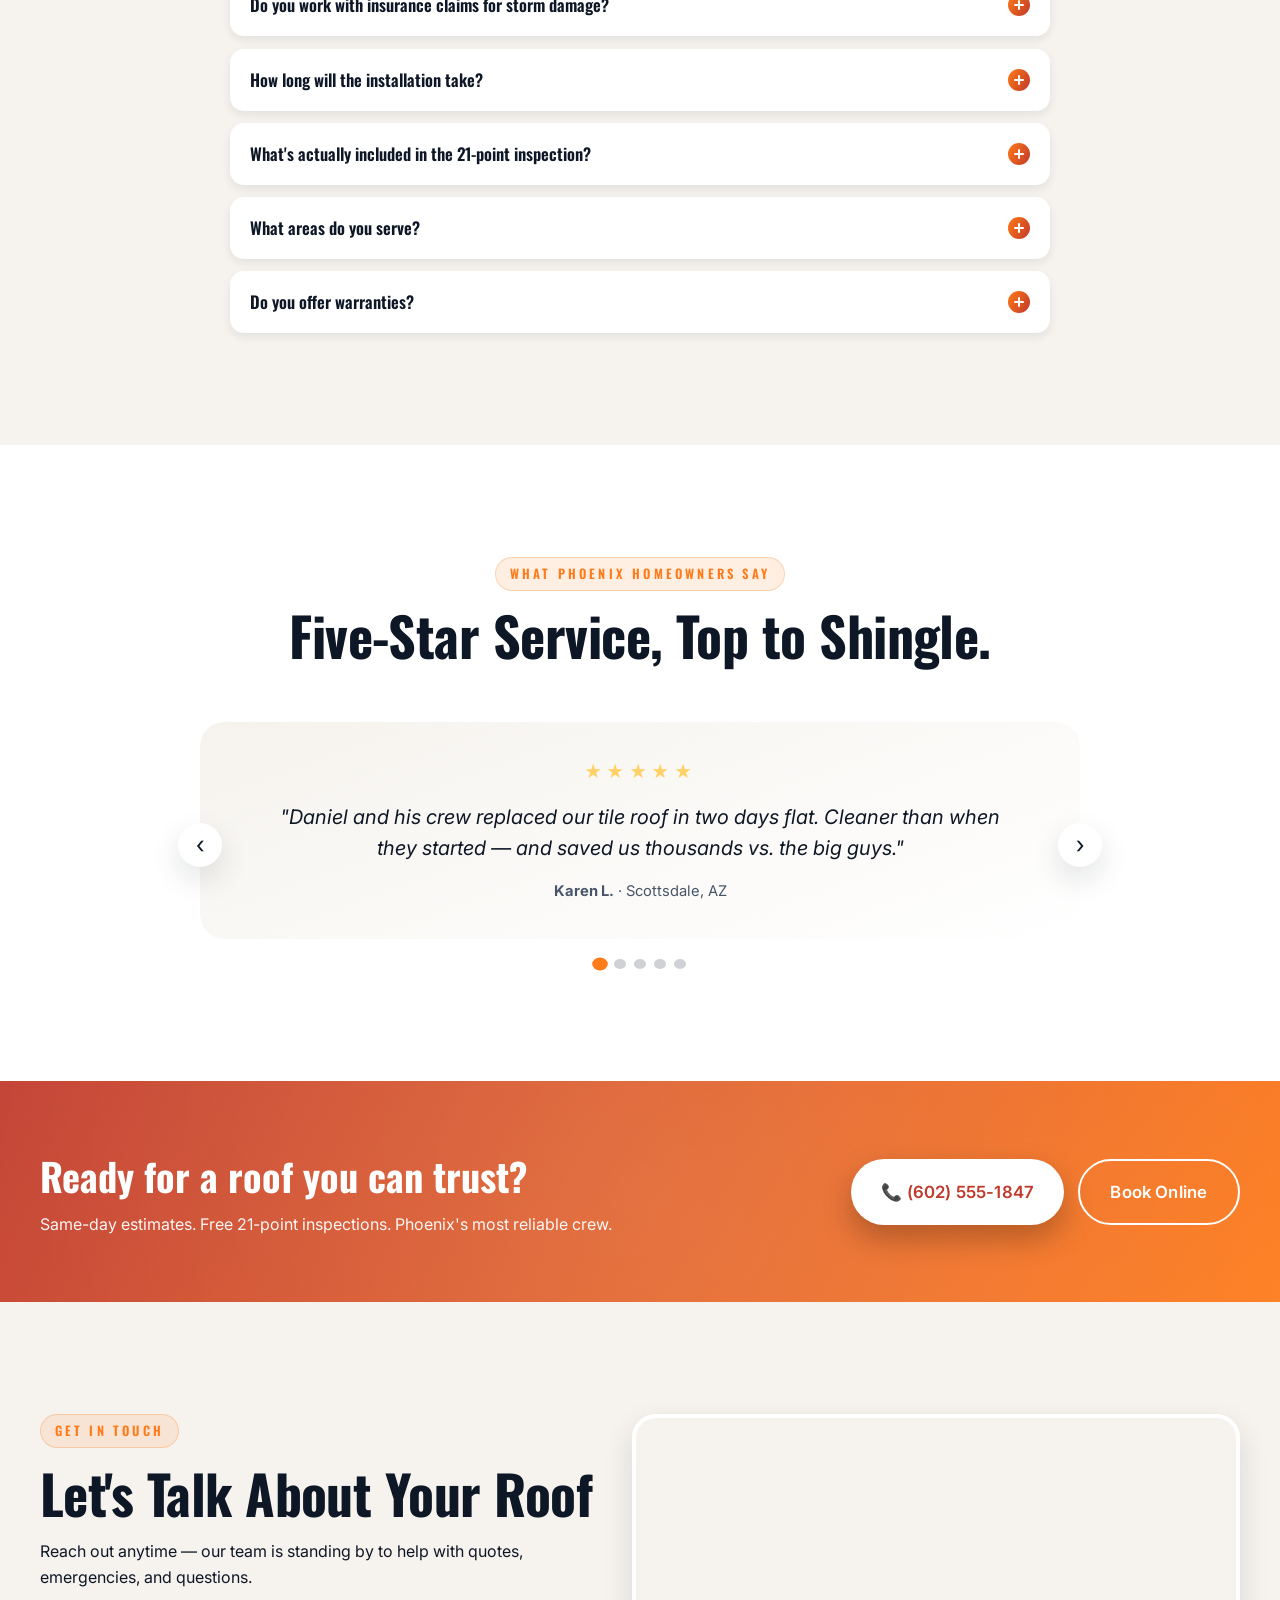
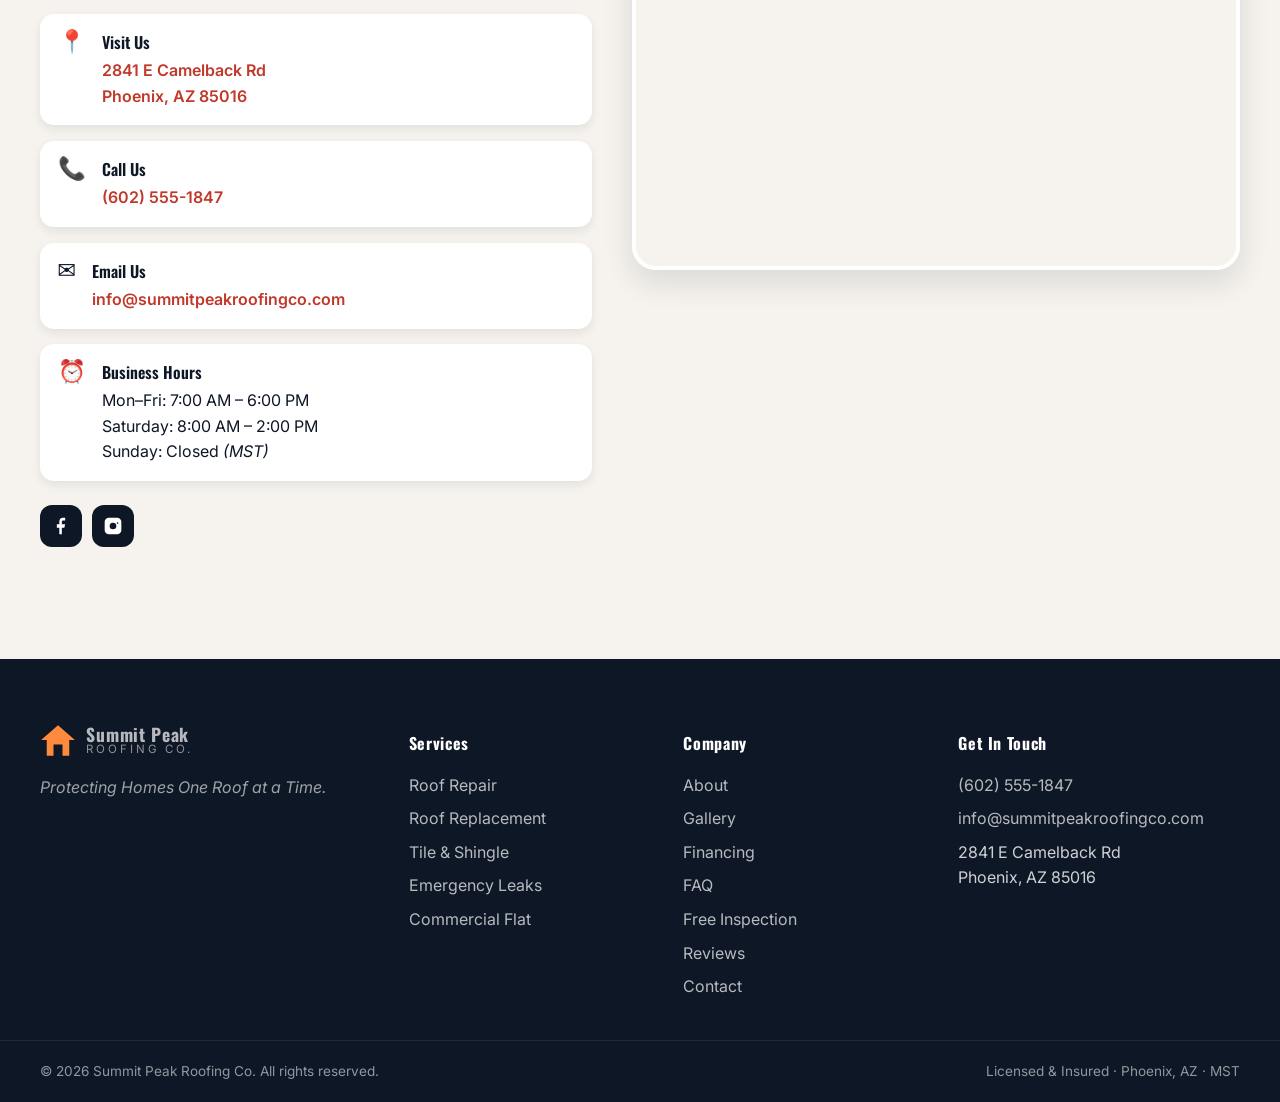
==== commit adce4914: "Add Gallery, FAQ, Financing sections + wire form to Netlify Forms New sections (inserted between Pro" ====
--- a/summit-peak-roofing/index.html
+++ b/summit-peak-roofing/index.html
@@ -75,9 +75,10 @@
             <ul class="nav__list">
                 <li><a href="#home" class="nav__link">Home</a></li>
                 <li><a href="#services" class="nav__link">Services</a></li>
-                <li><a href="#about" class="nav__link">About</a></li>
+                <li><a href="#gallery" class="nav__link">Gallery</a></li>
+                <li><a href="#financing" class="nav__link">Financing</a></li>
+                <li><a href="#faq" class="nav__link">FAQ</a></li>
                 <li><a href="#offer" class="nav__link">Free Inspection</a></li>
-                <li><a href="#testimonials" class="nav__link">Reviews</a></li>
                 <li><a href="#contact" class="nav__link">Contact</a></li>
             </ul>
         </nav>
@@ -331,18 +332,28 @@
             </ul>
         </div>
 
-        <form class="offer__form reveal" data-reveal data-delay="200" id="leadForm" novalidate>
+        <form class="offer__form reveal" data-reveal data-delay="200"
+              id="leadForm" name="free-inspection"
+              method="POST"
+              data-netlify="true"
+              data-netlify-honeypot="bot-field"
+              action="/?submitted=true"
+              novalidate>
+            <input type="hidden" name="form-name" value="free-inspection" />
+            <p class="field--hidden" aria-hidden="true">
+                <label>Don't fill this out if you're human: <input name="bot-field" tabindex="-1" autocomplete="off" /></label>
+            </p>
             <h3>Book My Free Inspection</h3>
             <div class="field">
-                <input type="text" id="name" name="name" required placeholder=" " />
+                <input type="text" id="name" name="name" required placeholder=" " autocomplete="name" />
                 <label for="name">Full Name</label>
             </div>
             <div class="field">
-                <input type="tel" id="phone" name="phone" required placeholder=" " />
+                <input type="tel" id="phone" name="phone" required placeholder=" " autocomplete="tel" />
                 <label for="phone">Phone Number</label>
             </div>
             <div class="field">
-                <input type="email" id="email" name="email" required placeholder=" " />
+                <input type="email" id="email" name="email" required placeholder=" " autocomplete="email" />
                 <label for="email">Email Address</label>
             </div>
             <div class="field">
@@ -453,6 +464,224 @@
                 <p>Our licensed crews complete the job on time, clean up, and stand by the work.</p>
             </li>
         </ol>
+    </div>
+</section>
+
+<!-- ============== GALLERY ============== -->
+<section class="gallery section" id="gallery">
+    <div class="container">
+        <header class="section__head">
+            <span class="eyebrow reveal" data-reveal>Our Work</span>
+            <h2 class="section__title reveal" data-reveal data-delay="100">A Glimpse at Recent Projects</h2>
+            <p class="section__sub reveal" data-reveal data-delay="200">
+                Tap any image to see it up close. Filter by service to see exactly what we do best.
+            </p>
+        </header>
+
+        <div class="gallery__filters reveal" data-reveal data-delay="300" role="tablist" aria-label="Filter gallery">
+            <button type="button" class="chip is-active" data-filter="all">All</button>
+            <button type="button" class="chip" data-filter="residential">Residential</button>
+            <button type="button" class="chip" data-filter="commercial">Commercial</button>
+            <button type="button" class="chip" data-filter="tile">Tile</button>
+            <button type="button" class="chip" data-filter="shingle">Shingle</button>
+            <button type="button" class="chip" data-filter="inspection">Inspections</button>
+            <button type="button" class="chip" data-filter="emergency">Emergency</button>
+        </div>
+
+        <div class="gallery__grid" id="galleryGrid">
+            <figure class="gallery__item reveal" data-reveal data-categories="residential shingle repair">
+                <img src="assets/img/roof-repair.jpg" alt="Roofers replacing shingles on a residential roof" loading="lazy" width="1280" height="853" />
+                <figcaption><strong>Shingle Repair</strong><span>Phoenix, AZ</span></figcaption>
+            </figure>
+            <figure class="gallery__item reveal" data-reveal data-delay="60" data-categories="residential tile replacement">
+                <img src="assets/img/tile-roofing-alt.jpg" alt="Brand new bright orange clay tile roof" loading="lazy" width="854" height="1280" />
+                <figcaption><strong>New Tile Install</strong><span>Scottsdale, AZ</span></figcaption>
+            </figure>
+            <figure class="gallery__item reveal" data-reveal data-delay="120" data-categories="residential tile">
+                <img src="assets/img/tile-roofing.jpg" alt="Mediterranean-style red tile roof from above" loading="lazy" width="1280" height="853" />
+                <figcaption><strong>Tile Restoration</strong><span>Paradise Valley, AZ</span></figcaption>
+            </figure>
+            <figure class="gallery__item reveal" data-reveal data-delay="180" data-categories="residential shingle">
+                <img src="assets/img/shingle-roofing.jpg" alt="Dark asphalt shingle roof with chimney" loading="lazy" width="1280" height="720" />
+                <figcaption><strong>Architectural Shingles</strong><span>Tempe, AZ</span></figcaption>
+            </figure>
+            <figure class="gallery__item reveal" data-reveal data-delay="240" data-categories="emergency">
+                <img src="assets/img/emergency-leak.jpg" alt="Storm rolling in over Phoenix — emergency leak response" loading="lazy" width="1280" height="853" />
+                <figcaption><strong>Storm Response</strong><span>Monsoon Season, 2025</span></figcaption>
+            </figure>
+            <figure class="gallery__item reveal" data-reveal data-delay="300" data-categories="commercial tile">
+                <img src="assets/img/tile-pattern.jpg" alt="Aerial view of commercial rooftop tiles" loading="lazy" width="1280" height="853" />
+                <figcaption><strong>Commercial Re-Roof</strong><span>Phoenix, AZ</span></figcaption>
+            </figure>
+            <figure class="gallery__item reveal" data-reveal data-delay="360" data-categories="inspection">
+                <img src="assets/img/roof-inspection.jpg" alt="Professional roofers performing a roof inspection" loading="lazy" width="1280" height="853" />
+                <figcaption><strong>21-Point Inspection</strong><span>Chandler, AZ</span></figcaption>
+            </figure>
+            <figure class="gallery__item reveal" data-reveal data-delay="420" data-categories="residential shingle replacement">
+                <img src="assets/img/roof-replacement.jpg" alt="Father and son crew installing a new residential roof" loading="lazy" width="1280" height="853" />
+                <figcaption><strong>Full Replacement</strong><span>Mesa, AZ</span></figcaption>
+            </figure>
+        </div>
+
+        <p class="gallery__note reveal" data-reveal>More photos added every month. <a href="#offer">Want yours next?</a></p>
+    </div>
+</section>
+
+<!-- ============== FINANCING ============== -->
+<section class="financing section" id="financing">
+    <div class="financing__bg" aria-hidden="true"></div>
+    <div class="container financing__grid">
+        <div class="financing__copy">
+            <span class="eyebrow eyebrow--light reveal" data-reveal>Flexible Payment Options</span>
+            <h2 class="section__title section__title--light reveal" data-reveal data-delay="100">
+                Don't Let Cost Stand Between You and a <span class="text-gradient">Safer Roof</span>
+            </h2>
+            <p class="financing__lead reveal" data-reveal data-delay="200">
+                We partner with trusted lenders to make a new roof affordable on any budget — with same-day approvals
+                and zero hidden fees.
+            </p>
+            <a href="#offer" class="btn btn--primary reveal" data-reveal data-delay="300">
+                Apply For Financing
+                <svg viewBox="0 0 24 24" class="icon"><path d="M5 12h14M13 5l7 7-7 7"/></svg>
+            </a>
+        </div>
+
+        <div class="financing__cards">
+            <div class="finance-card reveal" data-reveal data-delay="100">
+                <div class="finance-card__num">0%</div>
+                <h4>Intro APR Plans</h4>
+                <p>Qualified buyers can spread the cost with promotional 0% APR periods.</p>
+            </div>
+            <div class="finance-card reveal" data-reveal data-delay="200">
+                <div class="finance-card__num">$0</div>
+                <h4>Money Down</h4>
+                <p>No down payment required to start your project — protect your roof now, pay later.</p>
+            </div>
+            <div class="finance-card reveal" data-reveal data-delay="300">
+                <div class="finance-card__num">2 min</div>
+                <h4>Quick Approval</h4>
+                <p>Soft credit check with same-day decisions — won't impact your credit score.</p>
+            </div>
+            <div class="finance-card reveal" data-reveal data-delay="400">
+                <div class="finance-card__num">$0</div>
+                <h4>Hidden Fees</h4>
+                <p>Clear, transparent terms. The price we quote is the price you pay.</p>
+            </div>
+        </div>
+    </div>
+</section>
+
+<!-- ============== FAQ ============== -->
+<section class="faq section" id="faq">
+    <div class="container">
+        <header class="section__head">
+            <span class="eyebrow reveal" data-reveal>Frequently Asked</span>
+            <h2 class="section__title reveal" data-reveal data-delay="100">Roofing Questions, Honest Answers</h2>
+            <p class="section__sub reveal" data-reveal data-delay="200">
+                Got a question we didn't cover? Call us anytime at <a href="tel:+16025551847">(602) 555-1847</a>.
+            </p>
+        </header>
+
+        <ul class="faq__list" id="faqList">
+            <li class="faq__item reveal" data-reveal>
+                <button class="faq__q" type="button" aria-expanded="false">
+                    <span>How long does a new roof typically last in Phoenix?</span>
+                    <span class="faq__icon" aria-hidden="true"></span>
+                </button>
+                <div class="faq__a"><div class="faq__a-inner">
+                    <p>It depends on the material. In Arizona's intense sun, expect roughly 15–25 years for
+                    architectural asphalt shingles, 40–50+ years for concrete or clay tile, and 20–30 years
+                    for TPO/modified bitumen on commercial flat roofs. Annual inspections and quick repairs
+                    can stretch any of these by years.</p>
+                </div></div>
+            </li>
+
+            <li class="faq__item reveal" data-reveal data-delay="80">
+                <button class="faq__q" type="button" aria-expanded="false">
+                    <span>Are you licensed, bonded, and insured?</span>
+                    <span class="faq__icon" aria-hidden="true"></span>
+                </button>
+                <div class="faq__a"><div class="faq__a-inner">
+                    <p>Yes — Summit Peak Roofing Co. is fully licensed in the State of Arizona, bonded, and
+                    carries comprehensive general liability and workers' compensation insurance. We'll happily
+                    provide proof of coverage before any work begins.</p>
+                </div></div>
+            </li>
+
+            <li class="faq__item reveal" data-reveal data-delay="160">
+                <button class="faq__q" type="button" aria-expanded="false">
+                    <span>How much does a roof replacement cost?</span>
+                    <span class="faq__icon" aria-hidden="true"></span>
+                </button>
+                <div class="faq__a"><div class="faq__a-inner">
+                    <p>Costs vary by square footage, pitch, material, and the condition of the underlying decking.
+                    Rather than guess, we offer free <strong>same-day written estimates</strong> after a
+                    21-point inspection so you get a real number, not a ballpark.</p>
+                </div></div>
+            </li>
+
+            <li class="faq__item reveal" data-reveal data-delay="240">
+                <button class="faq__q" type="button" aria-expanded="false">
+                    <span>Do you work with insurance claims for storm damage?</span>
+                    <span class="faq__icon" aria-hidden="true"></span>
+                </button>
+                <div class="faq__a"><div class="faq__a-inner">
+                    <p>Absolutely. We photograph and document all damage during inspection, meet with your
+                    adjuster on-site when needed, and walk you through every step of the claims process.
+                    Many of our customers pay only their deductible for a brand new roof.</p>
+                </div></div>
+            </li>
+
+            <li class="faq__item reveal" data-reveal data-delay="320">
+                <button class="faq__q" type="button" aria-expanded="false">
+                    <span>How long will the installation take?</span>
+                    <span class="faq__icon" aria-hidden="true"></span>
+                </button>
+                <div class="faq__a"><div class="faq__a-inner">
+                    <p>Most residential shingle replacements are completed in 1–2 days. Tile and larger
+                    commercial flat-roof projects can take 3–7 days. We'll provide a firm schedule with
+                    your estimate and stick to it.</p>
+                </div></div>
+            </li>
+
+            <li class="faq__item reveal" data-reveal data-delay="400">
+                <button class="faq__q" type="button" aria-expanded="false">
+                    <span>What's actually included in the 21-point inspection?</span>
+                    <span class="faq__icon" aria-hidden="true"></span>
+                </button>
+                <div class="faq__a"><div class="faq__a-inner">
+                    <p>We assess shingles/tiles, flashing, vents, valleys, pipe boots, gutters, soffits,
+                    fascia, attic ventilation, decking integrity, insulation, signs of moisture, chimney
+                    seals, skylights, drainage, debris, exposed nails, ridge caps, drip edges, sealants,
+                    underlayment exposure, and overall structural alignment — with photo & video evidence
+                    and a written same-day estimate.</p>
+                </div></div>
+            </li>
+
+            <li class="faq__item reveal" data-reveal data-delay="480">
+                <button class="faq__q" type="button" aria-expanded="false">
+                    <span>What areas do you serve?</span>
+                    <span class="faq__icon" aria-hidden="true"></span>
+                </button>
+                <div class="faq__a"><div class="faq__a-inner">
+                    <p>We cover the entire Phoenix Valley — including Scottsdale, Tempe, Mesa, Chandler,
+                    Gilbert, Glendale, Peoria, Paradise Valley, and Surprise. If you're not sure we serve
+                    your area, just call us.</p>
+                </div></div>
+            </li>
+
+            <li class="faq__item reveal" data-reveal data-delay="560">
+                <button class="faq__q" type="button" aria-expanded="false">
+                    <span>Do you offer warranties?</span>
+                    <span class="faq__icon" aria-hidden="true"></span>
+                </button>
+                <div class="faq__a"><div class="faq__a-inner">
+                    <p>Yes. New roof installations come with a manufacturer-backed material warranty (typically
+                    25–50 years depending on material) plus our own workmanship warranty on labor. We'll go
+                    over the exact terms in plain English before you sign anything.</p>
+                </div></div>
+            </li>
+        </ul>
     </div>
 </section>
 
@@ -612,6 +841,9 @@
             <h4>Company</h4>
             <ul>
                 <li><a href="#about">About</a></li>
+                <li><a href="#gallery">Gallery</a></li>
+                <li><a href="#financing">Financing</a></li>
+                <li><a href="#faq">FAQ</a></li>
                 <li><a href="#offer">Free Inspection</a></li>
                 <li><a href="#testimonials">Reviews</a></li>
                 <li><a href="#contact">Contact</a></li>
@@ -634,6 +866,17 @@
     </div>
 </footer>
 
+<!-- Lightbox -->
+<div class="lightbox" id="lightbox" aria-hidden="true" role="dialog" aria-label="Image viewer">
+    <button class="lightbox__close" id="lightboxClose" aria-label="Close">×</button>
+    <button class="lightbox__nav lightbox__nav--prev" id="lightboxPrev" aria-label="Previous image">‹</button>
+    <button class="lightbox__nav lightbox__nav--next" id="lightboxNext" aria-label="Next image">›</button>
+    <figure class="lightbox__figure">
+        <img class="lightbox__img" id="lightboxImg" src="" alt="" />
+        <figcaption class="lightbox__cap" id="lightboxCap"></figcaption>
+    </figure>
+</div>
+
 <!-- Sticky mobile call button -->
 <a href="tel:+16025551847" class="float-call" aria-label="Call Summit Peak Roofing">
     <svg viewBox="0 0 24 24"><path d="M6.6 10.8a15.1 15.1 0 0 0 6.6 6.6l2.2-2.2a1 1 0 0 1 1-.25 11.4 11.4 0 0 0 3.6.57 1 1 0 0 1 1 1V20a1 1 0 0 1-1 1A17 17 0 0 1 3 4a1 1 0 0 1 1-1h3.5a1 1 0 0 1 1 1 11.4 11.4 0 0 0 .57 3.6 1 1 0 0 1-.25 1z"/></svg>
--- a/summit-peak-roofing/assets/css/styles.css
+++ b/summit-peak-roofing/assets/css/styles.css
@@ -893,6 +893,307 @@
 .process__step h3 { font-family: var(--font-display); font-weight: 600; font-size: 1.2rem; margin: 0 0 .25rem; }
 .process__step p  { margin: 0; color: var(--c-text-soft); font-size: .95rem; }
 
+/* ---------- 12b. Gallery ---------- */
+.gallery { background: var(--c-surface); }
+.gallery__filters {
+    display: flex;
+    flex-wrap: wrap;
+    justify-content: center;
+    gap: .5rem;
+    margin: -1.5rem 0 2.5rem;
+}
+.chip {
+    padding: .55rem 1.1rem;
+    border-radius: 999px;
+    background: var(--c-surface-2);
+    color: var(--c-text-soft);
+    font-weight: 600;
+    font-size: .9rem;
+    border: 1px solid transparent;
+    transition: background .25s var(--ease), color .25s var(--ease),
+                border-color .25s var(--ease), transform .25s var(--ease);
+}
+.chip:hover { color: var(--c-text); background: #fff; border-color: var(--c-line); }
+.chip.is-active {
+    background: linear-gradient(120deg, var(--c-brand), var(--c-brand-2));
+    color: #fff;
+    border-color: transparent;
+    box-shadow: 0 8px 18px rgba(192,57,43,.3);
+}
+
+.gallery__grid {
+    display: grid;
+    grid-template-columns: repeat(4, 1fr);
+    grid-auto-rows: 220px;
+    gap: 1rem;
+}
+.gallery__item {
+    position: relative;
+    margin: 0;
+    border-radius: var(--radius);
+    overflow: hidden;
+    cursor: zoom-in;
+    background: var(--c-bg);
+    transition: transform .5s var(--ease), opacity .35s var(--ease), filter .35s var(--ease);
+}
+.gallery__item:nth-child(4n+1) { grid-row: span 2; }
+.gallery__item:nth-child(7)    { grid-column: span 2; }
+.gallery__item img {
+    width: 100%; height: 100%;
+    object-fit: cover;
+    display: block;
+    transition: transform 1.1s var(--ease);
+}
+.gallery__item:hover img { transform: scale(1.08); }
+.gallery__item figcaption {
+    position: absolute;
+    inset: auto 0 0 0;
+    padding: 1rem;
+    background: linear-gradient(180deg, transparent, rgba(14,23,38,.85));
+    color: #fff;
+    display: flex; flex-direction: column;
+    transform: translateY(20%);
+    opacity: 0;
+    transition: transform .4s var(--ease), opacity .4s var(--ease);
+}
+.gallery__item:hover figcaption,
+.gallery__item:focus-within figcaption {
+    transform: translateY(0);
+    opacity: 1;
+}
+.gallery__item figcaption strong {
+    font-family: var(--font-display);
+    font-weight: 600;
+    font-size: 1.05rem;
+    letter-spacing: .02em;
+}
+.gallery__item figcaption span {
+    font-size: .82rem;
+    opacity: .85;
+}
+.gallery__item.is-hidden {
+    opacity: 0;
+    transform: scale(.9);
+    pointer-events: none;
+    width: 0; height: 0; padding: 0; margin: 0;
+    grid-row: span 1 !important;
+    grid-column: span 1 !important;
+    display: none;
+}
+.gallery__note {
+    margin: 2rem 0 0;
+    text-align: center;
+    color: var(--c-text-soft);
+}
+.gallery__note a {
+    color: var(--c-brand-2);
+    font-weight: 600;
+    border-bottom: 2px solid currentColor;
+}
+
+/* ---------- 12c. Lightbox ---------- */
+.lightbox {
+    position: fixed; inset: 0;
+    background: rgba(8,13,22,.92);
+    backdrop-filter: blur(6px);
+    display: grid; place-items: center;
+    z-index: 1000;
+    opacity: 0;
+    visibility: hidden;
+    transition: opacity .35s var(--ease), visibility .35s var(--ease);
+}
+.lightbox.is-open { opacity: 1; visibility: visible; }
+.lightbox__figure {
+    margin: 0;
+    max-width: min(92vw, 1200px);
+    max-height: 88vh;
+    transform: scale(.95);
+    transition: transform .35s var(--ease-elastic);
+}
+.lightbox.is-open .lightbox__figure { transform: scale(1); }
+.lightbox__img {
+    width: 100%;
+    max-height: 80vh;
+    object-fit: contain;
+    border-radius: var(--radius);
+    box-shadow: 0 30px 80px rgba(0,0,0,.6);
+}
+.lightbox__cap {
+    margin-top: .85rem;
+    text-align: center;
+    color: #fff;
+    font-size: .95rem;
+    opacity: .9;
+}
+.lightbox__close,
+.lightbox__nav {
+    position: absolute;
+    width: 48px; height: 48px;
+    border-radius: 50%;
+    background: rgba(255,255,255,.12);
+    color: #fff;
+    font-size: 1.6rem;
+    line-height: 1;
+    display: grid; place-items: center;
+    transition: background .25s var(--ease), transform .25s var(--ease);
+    z-index: 2;
+}
+.lightbox__close { top: 1.25rem; right: 1.25rem; }
+.lightbox__nav   { top: 50%; transform: translateY(-50%); }
+.lightbox__nav--prev { left: 1.25rem; }
+.lightbox__nav--next { right: 1.25rem; }
+.lightbox__close:hover,
+.lightbox__nav:hover { background: var(--c-brand-2); transform: scale(1.08); }
+.lightbox__nav:hover { transform: translateY(-50%) scale(1.08); }
+
+/* ---------- 12d. Financing ---------- */
+.financing {
+    background: var(--c-bg);
+    color: #fff;
+    position: relative;
+    overflow: hidden;
+}
+.financing__bg {
+    position: absolute; inset: 0;
+    background:
+        radial-gradient(ellipse at top left,  rgba(255,179,107,.25), transparent 55%),
+        radial-gradient(ellipse at bottom right, rgba(192,57,43,.3), transparent 55%);
+    animation: bgShift 18s var(--ease) infinite alternate;
+    z-index: 0;
+}
+.financing__grid {
+    position: relative; z-index: 1;
+    display: grid;
+    grid-template-columns: 1fr 1.1fr;
+    gap: 3rem;
+    align-items: center;
+}
+.financing__lead {
+    color: rgba(255,255,255,.85);
+    margin: 0 0 1.5rem;
+    font-size: 1.075rem;
+}
+.financing__cards {
+    display: grid;
+    grid-template-columns: 1fr 1fr;
+    gap: 1rem;
+}
+.finance-card {
+    background: rgba(255,255,255,.06);
+    border: 1px solid rgba(255,255,255,.1);
+    backdrop-filter: blur(6px);
+    border-radius: var(--radius-lg);
+    padding: 1.5rem 1.25rem;
+    transition: transform .35s var(--ease), background .35s var(--ease), border-color .35s var(--ease);
+}
+.finance-card:hover {
+    transform: translateY(-6px);
+    background: rgba(255,255,255,.1);
+    border-color: rgba(255,138,61,.5);
+}
+.finance-card__num {
+    font-family: var(--font-display);
+    font-size: 2.4rem;
+    font-weight: 700;
+    line-height: 1;
+    background: linear-gradient(120deg, var(--c-accent), var(--c-brand));
+    -webkit-background-clip: text;
+            background-clip: text;
+    color: transparent;
+    margin-bottom: .5rem;
+}
+.finance-card h4 {
+    font-family: var(--font-display);
+    font-size: 1.1rem;
+    margin: 0 0 .25rem;
+    color: #fff;
+}
+.finance-card p {
+    margin: 0;
+    color: rgba(255,255,255,.75);
+    font-size: .92rem;
+}
+
+/* ---------- 12e. FAQ ---------- */
+.faq { background: var(--c-surface-2); }
+.faq__list {
+    max-width: 820px;
+    margin: 0 auto;
+    display: grid;
+    gap: .75rem;
+}
+.faq__item {
+    background: #fff;
+    border-radius: var(--radius);
+    box-shadow: var(--shadow-sm);
+    overflow: hidden;
+    transition: box-shadow .3s var(--ease), transform .3s var(--ease);
+}
+.faq__item.is-open { box-shadow: var(--shadow-md); transform: translateY(-2px); }
+.faq__q {
+    width: 100%;
+    text-align: left;
+    display: flex;
+    align-items: center;
+    justify-content: space-between;
+    gap: 1rem;
+    padding: 1.1rem 1.25rem;
+    font-family: var(--font-display);
+    font-weight: 600;
+    font-size: 1.05rem;
+    color: var(--c-text);
+    transition: color .25s var(--ease);
+}
+.faq__q:hover { color: var(--c-brand-2); }
+.faq__icon {
+    position: relative;
+    width: 22px; height: 22px;
+    flex-shrink: 0;
+    border-radius: 50%;
+    background: linear-gradient(120deg, var(--c-brand), var(--c-brand-2));
+    transition: transform .35s var(--ease-elastic);
+}
+.faq__icon::before,
+.faq__icon::after {
+    content: "";
+    position: absolute;
+    left: 50%; top: 50%;
+    background: #fff;
+    border-radius: 1px;
+    transition: transform .3s var(--ease), opacity .3s var(--ease);
+}
+.faq__icon::before { width: 10px; height: 2px; transform: translate(-50%, -50%); }
+.faq__icon::after  { width: 2px; height: 10px; transform: translate(-50%, -50%); }
+.faq__item.is-open .faq__icon { transform: rotate(180deg); }
+.faq__item.is-open .faq__icon::after { opacity: 0; transform: translate(-50%, -50%) rotate(90deg); }
+
+.faq__a {
+    display: grid;
+    grid-template-rows: 0fr;
+    transition: grid-template-rows .4s var(--ease);
+}
+.faq__a-inner {
+    overflow: hidden;
+    color: var(--c-text-soft);
+}
+.faq__item.is-open .faq__a { grid-template-rows: 1fr; }
+.faq__a-inner p {
+    margin: 0;
+    padding: 0 1.25rem 1.25rem;
+    line-height: 1.65;
+}
+
+/* Honeypot — visually hidden from humans, present for bots */
+.field--hidden {
+    position: absolute !important;
+    width: 1px; height: 1px;
+    margin: -1px; padding: 0;
+    overflow: hidden;
+    clip: rect(0 0 0 0);
+    white-space: nowrap;
+    border: 0;
+}
+
 /* ---------- 13. Testimonials ---------- */
 .testimonials { background: var(--c-surface); }
 .testimonials__carousel {
@@ -1163,6 +1464,9 @@
     .footer__grid   { grid-template-columns: 1fr 1fr; }
     .stats__grid    { grid-template-columns: repeat(2, 1fr); }
     .stat:nth-child(2) { border-right: 0; }
+    .financing__grid { grid-template-columns: 1fr; }
+    .gallery__grid   { grid-template-columns: repeat(3, 1fr); grid-auto-rows: 200px; }
+    .gallery__item:nth-child(7) { grid-column: span 2; }
 }
 
 @media (max-width: 760px) {
@@ -1195,6 +1499,20 @@
     .service--wide { grid-column: span 1; grid-template-columns: 1fr; }
     .service--wide .service__media { aspect-ratio: 16 / 10; min-height: 0; }
 
+    .gallery__grid {
+        grid-template-columns: 1fr 1fr;
+        grid-auto-rows: 160px;
+    }
+    .gallery__item:nth-child(4n+1) { grid-row: span 2; }
+    .gallery__item:nth-child(7)    { grid-column: span 2; grid-row: span 1; }
+
+    .financing__cards { grid-template-columns: 1fr; }
+
+    .lightbox__nav { width: 40px; height: 40px; font-size: 1.3rem; }
+    .lightbox__nav--prev { left: .5rem; }
+    .lightbox__nav--next { right: .5rem; }
+    .lightbox__close     { top: .5rem; right: .5rem; }
+
     .footer__grid { grid-template-columns: 1fr; gap: 1.5rem; }
     .stats__grid  { grid-template-columns: 1fr 1fr; }
     .testimonials__nav--prev { left: 4px; }
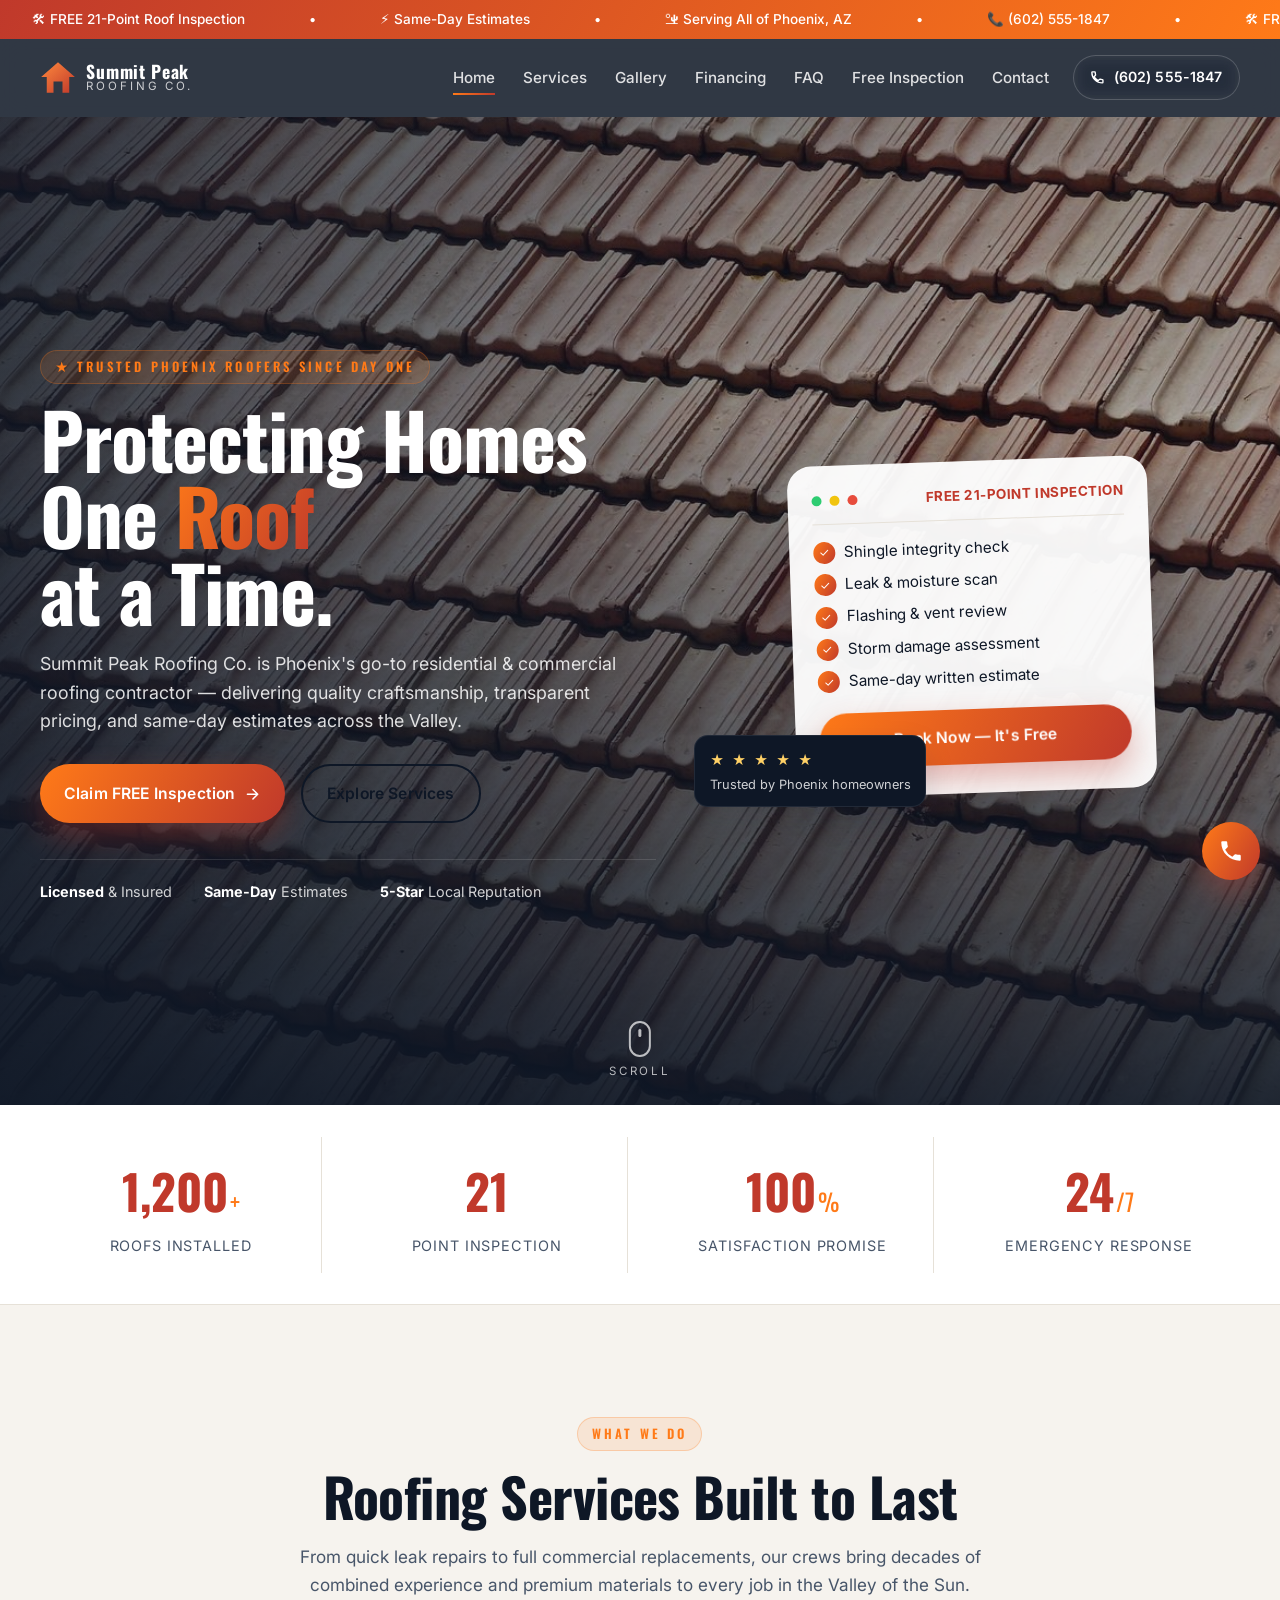
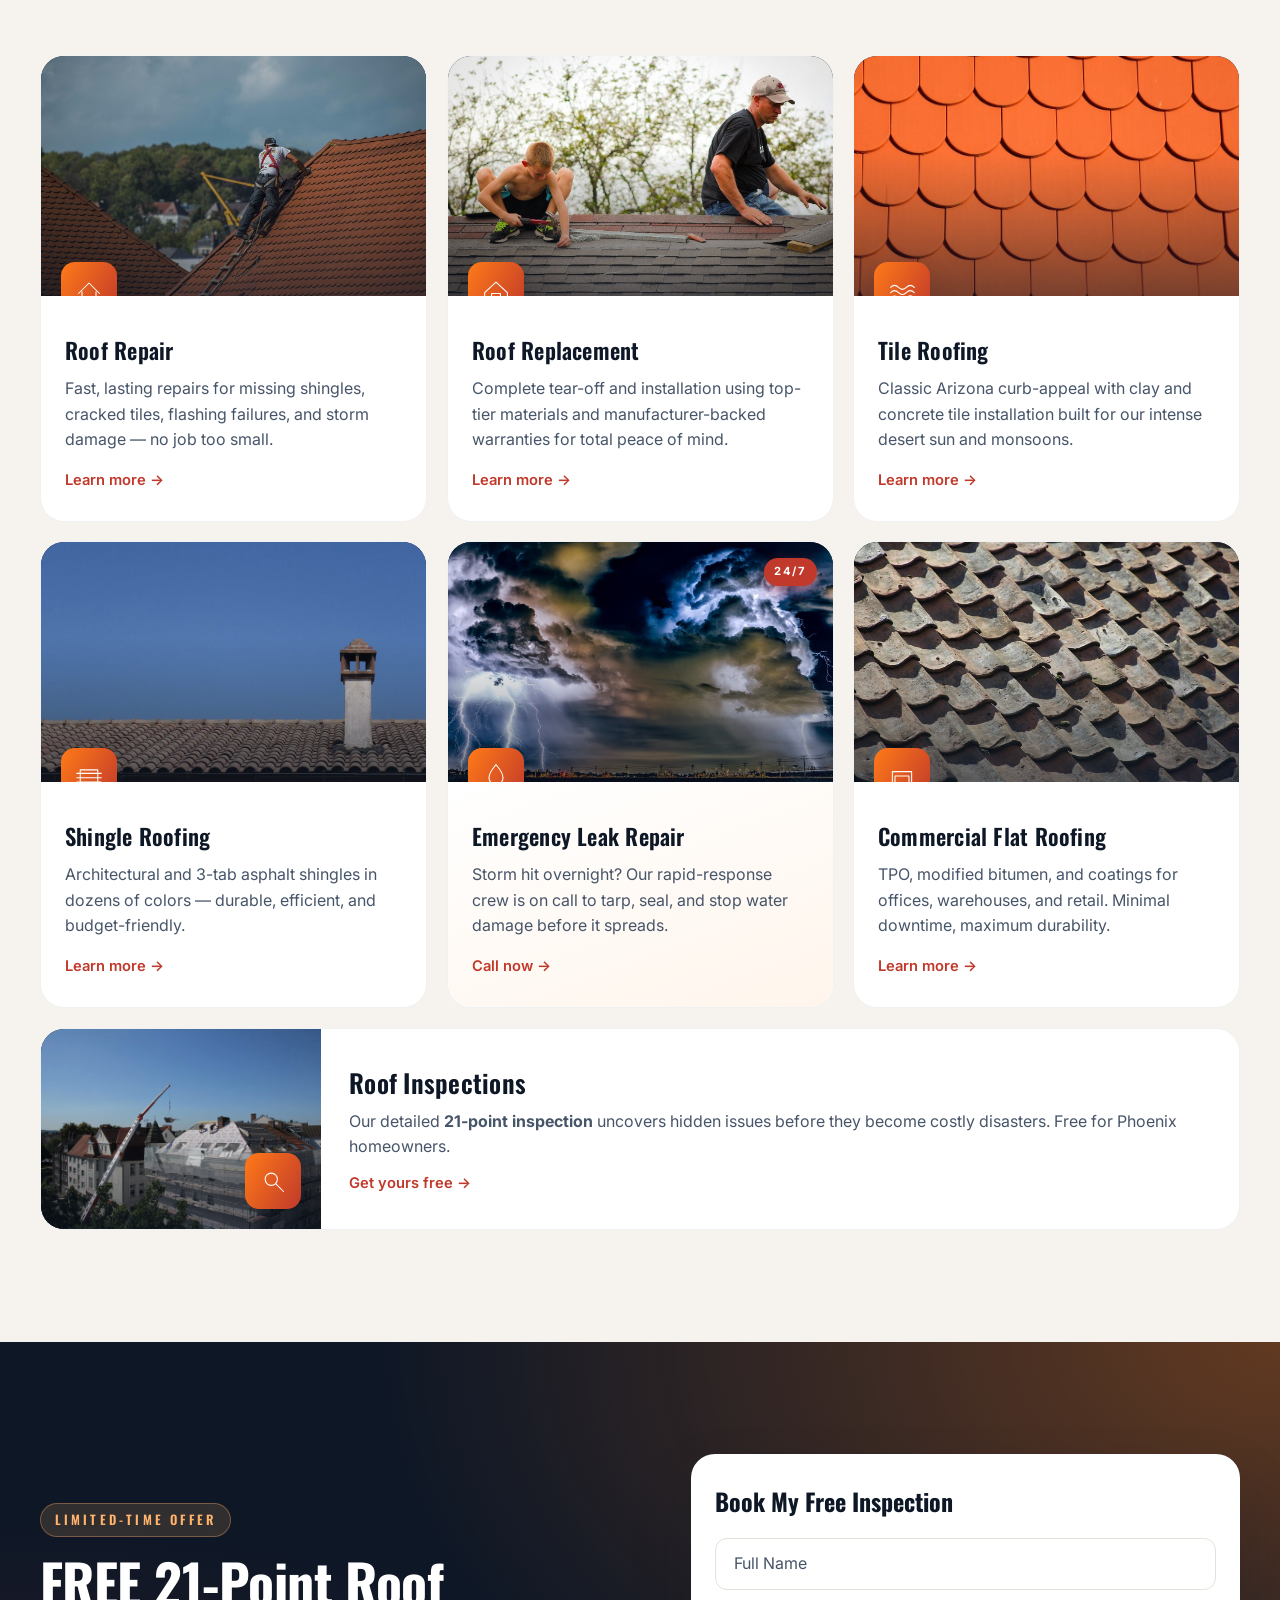
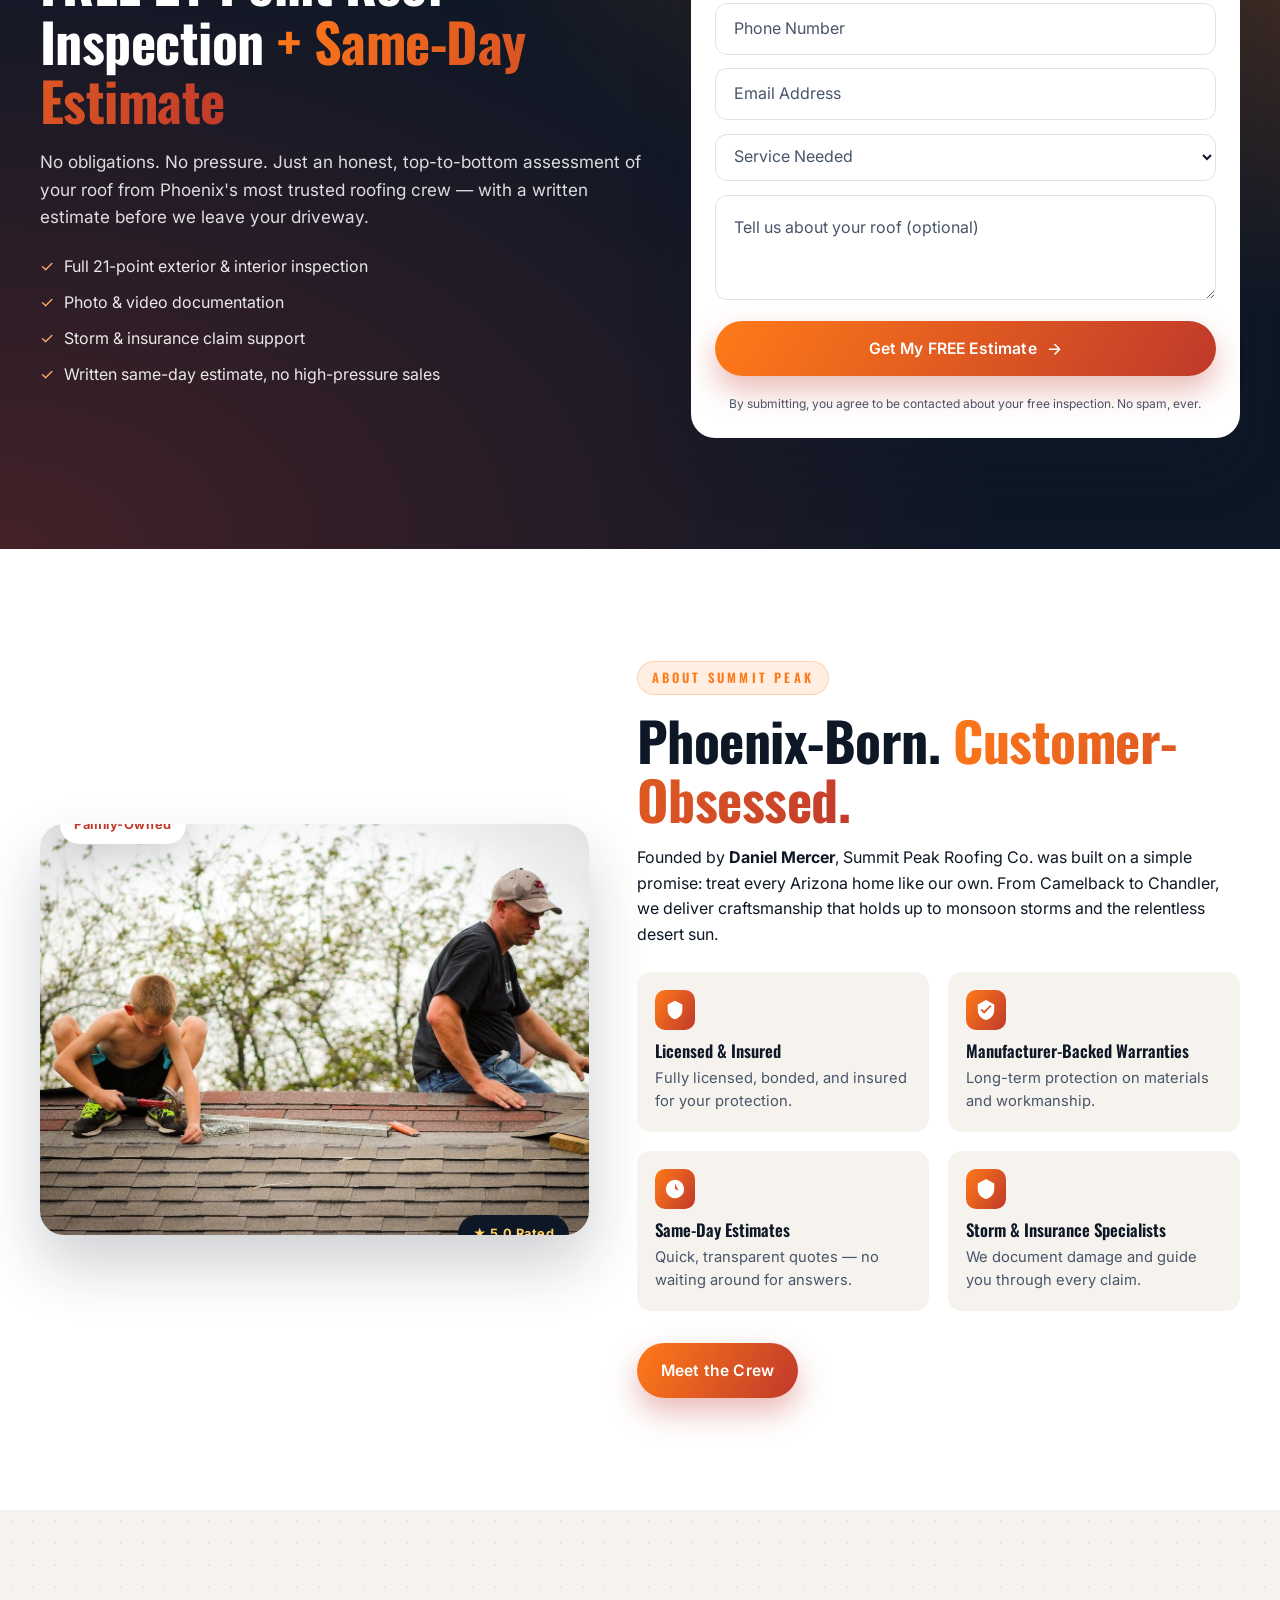
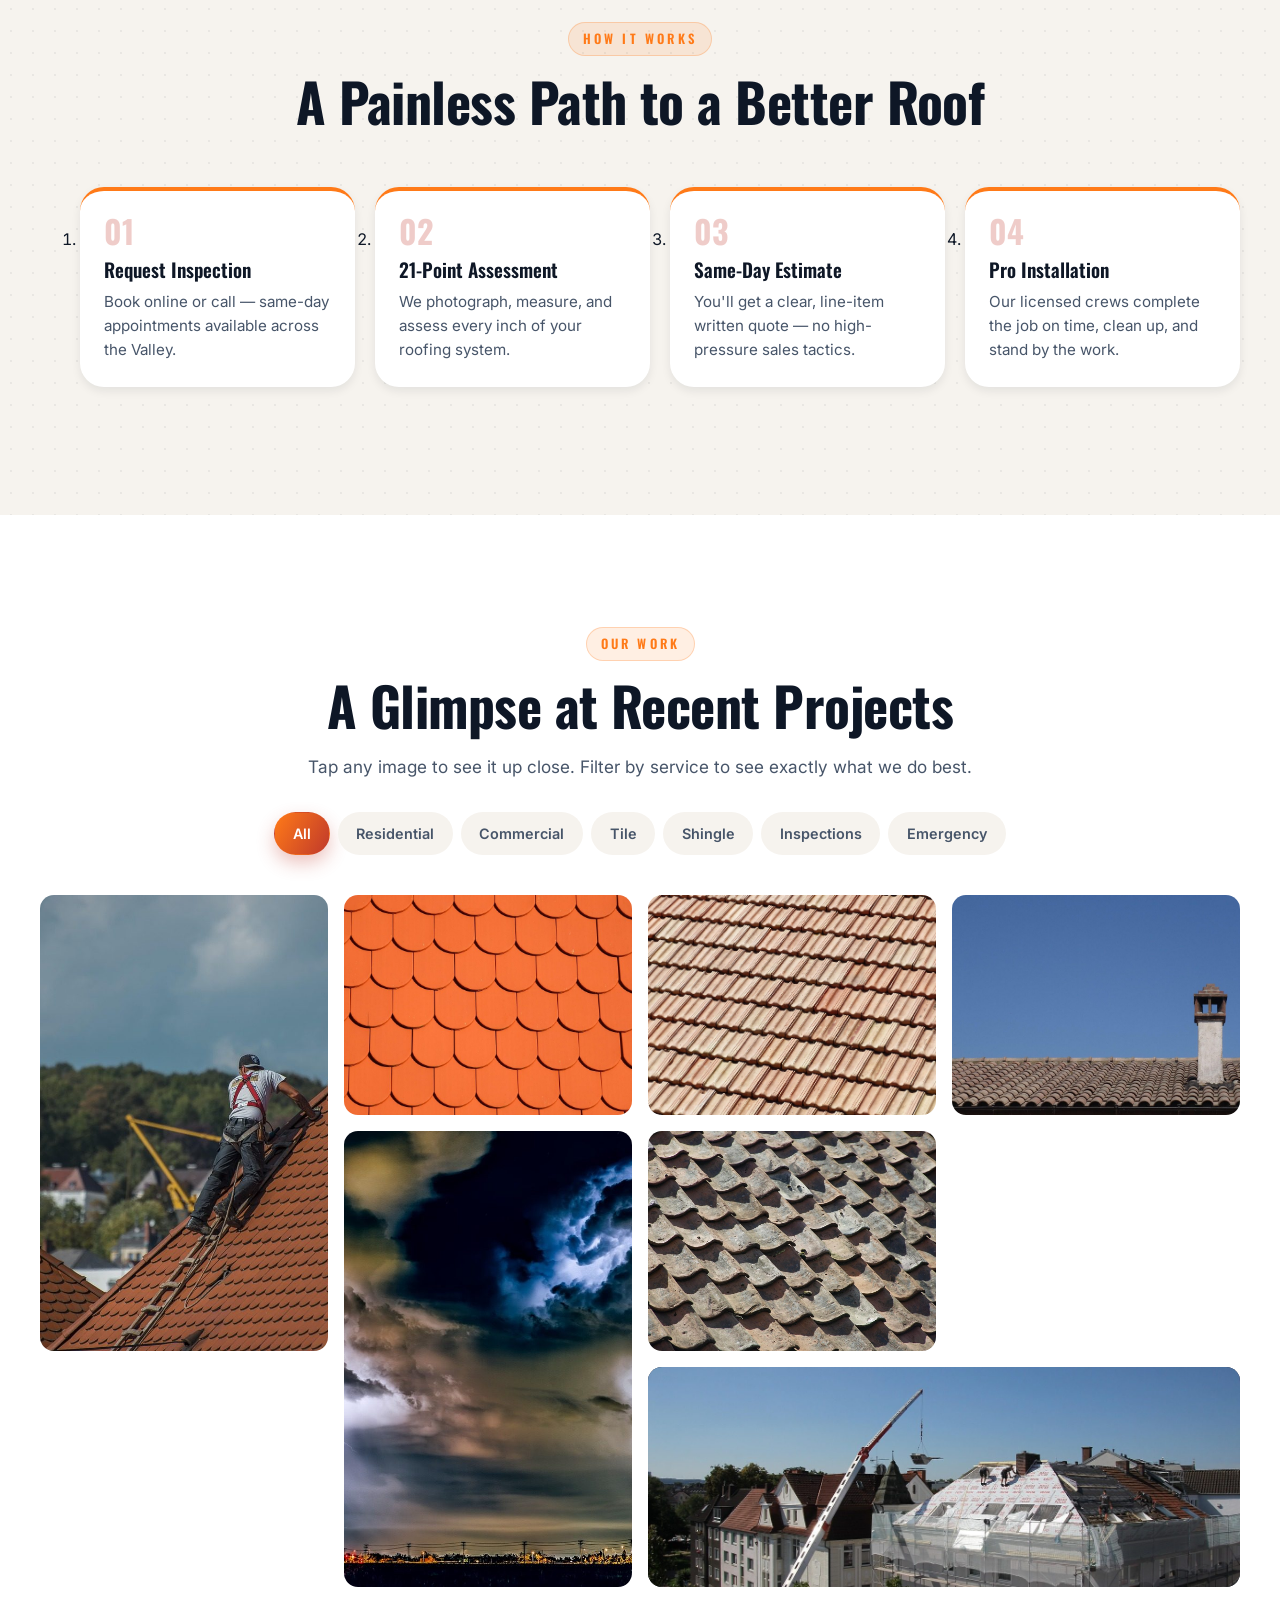
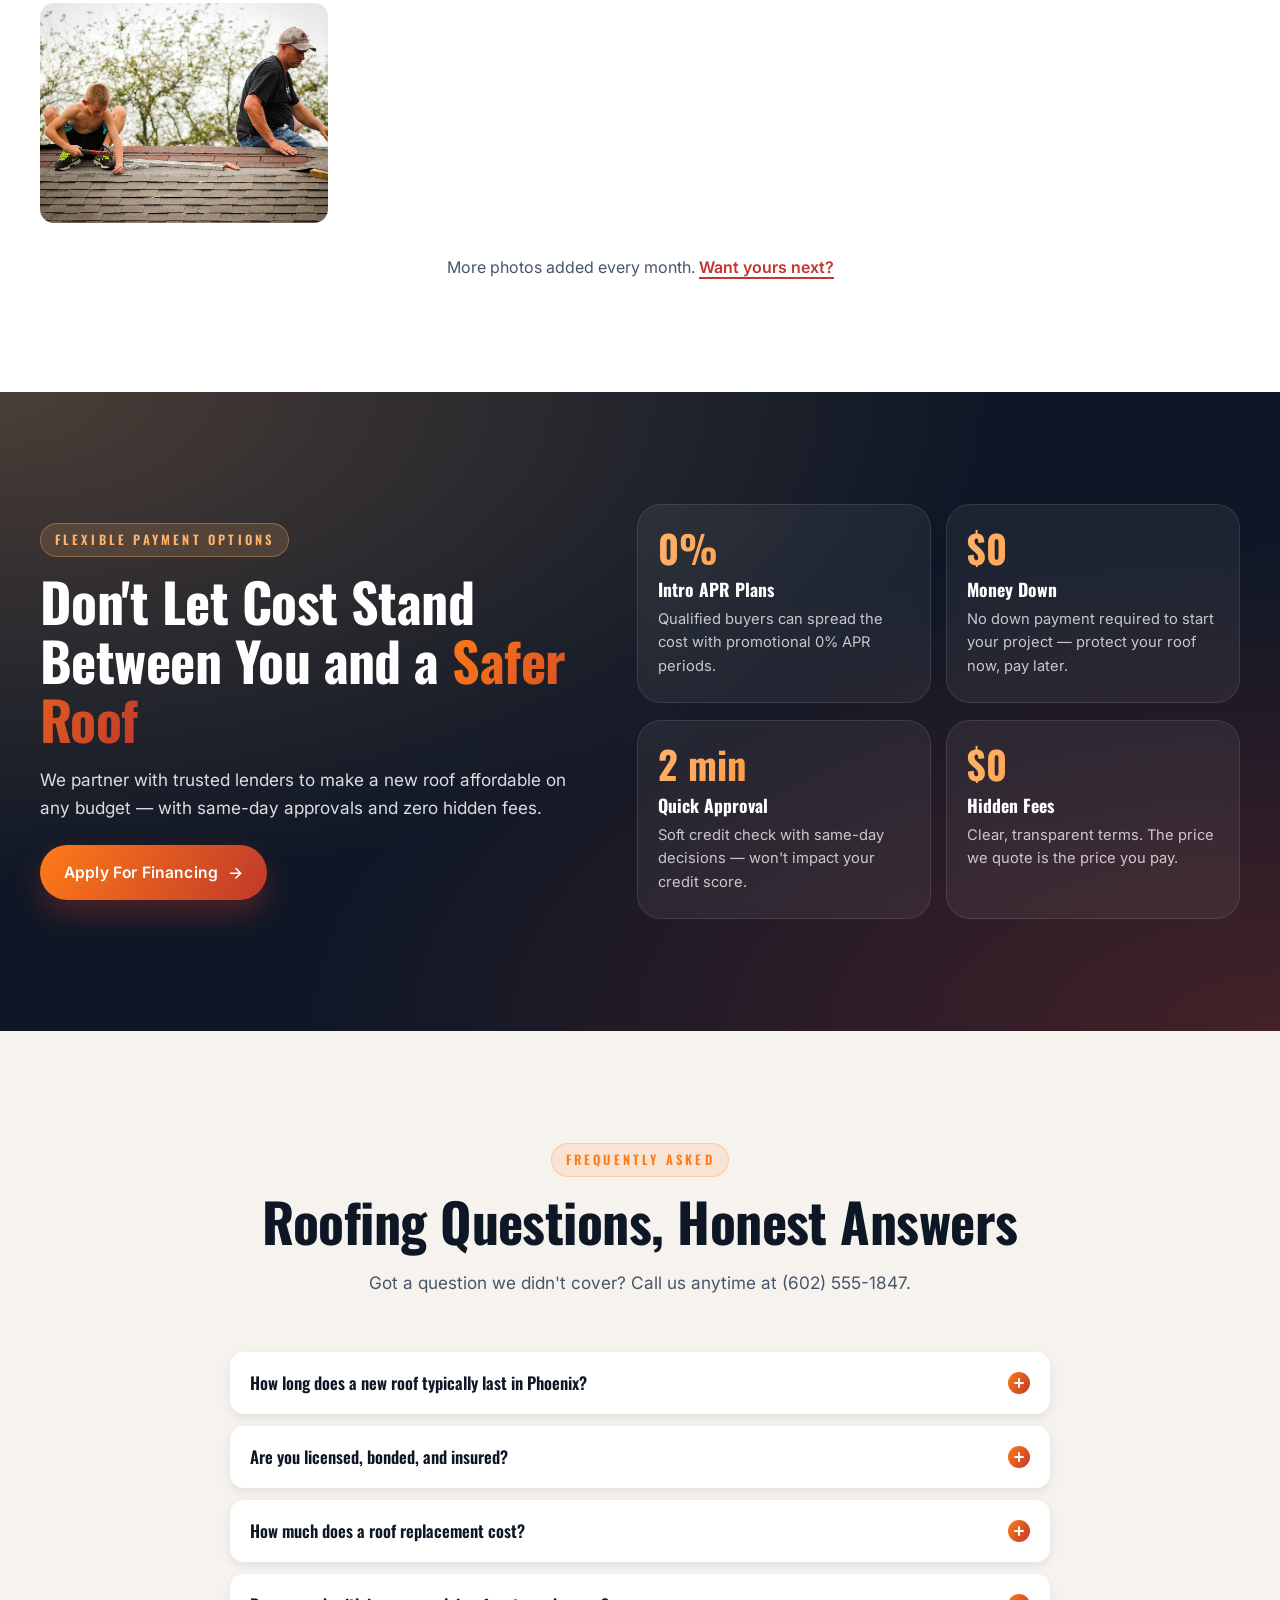
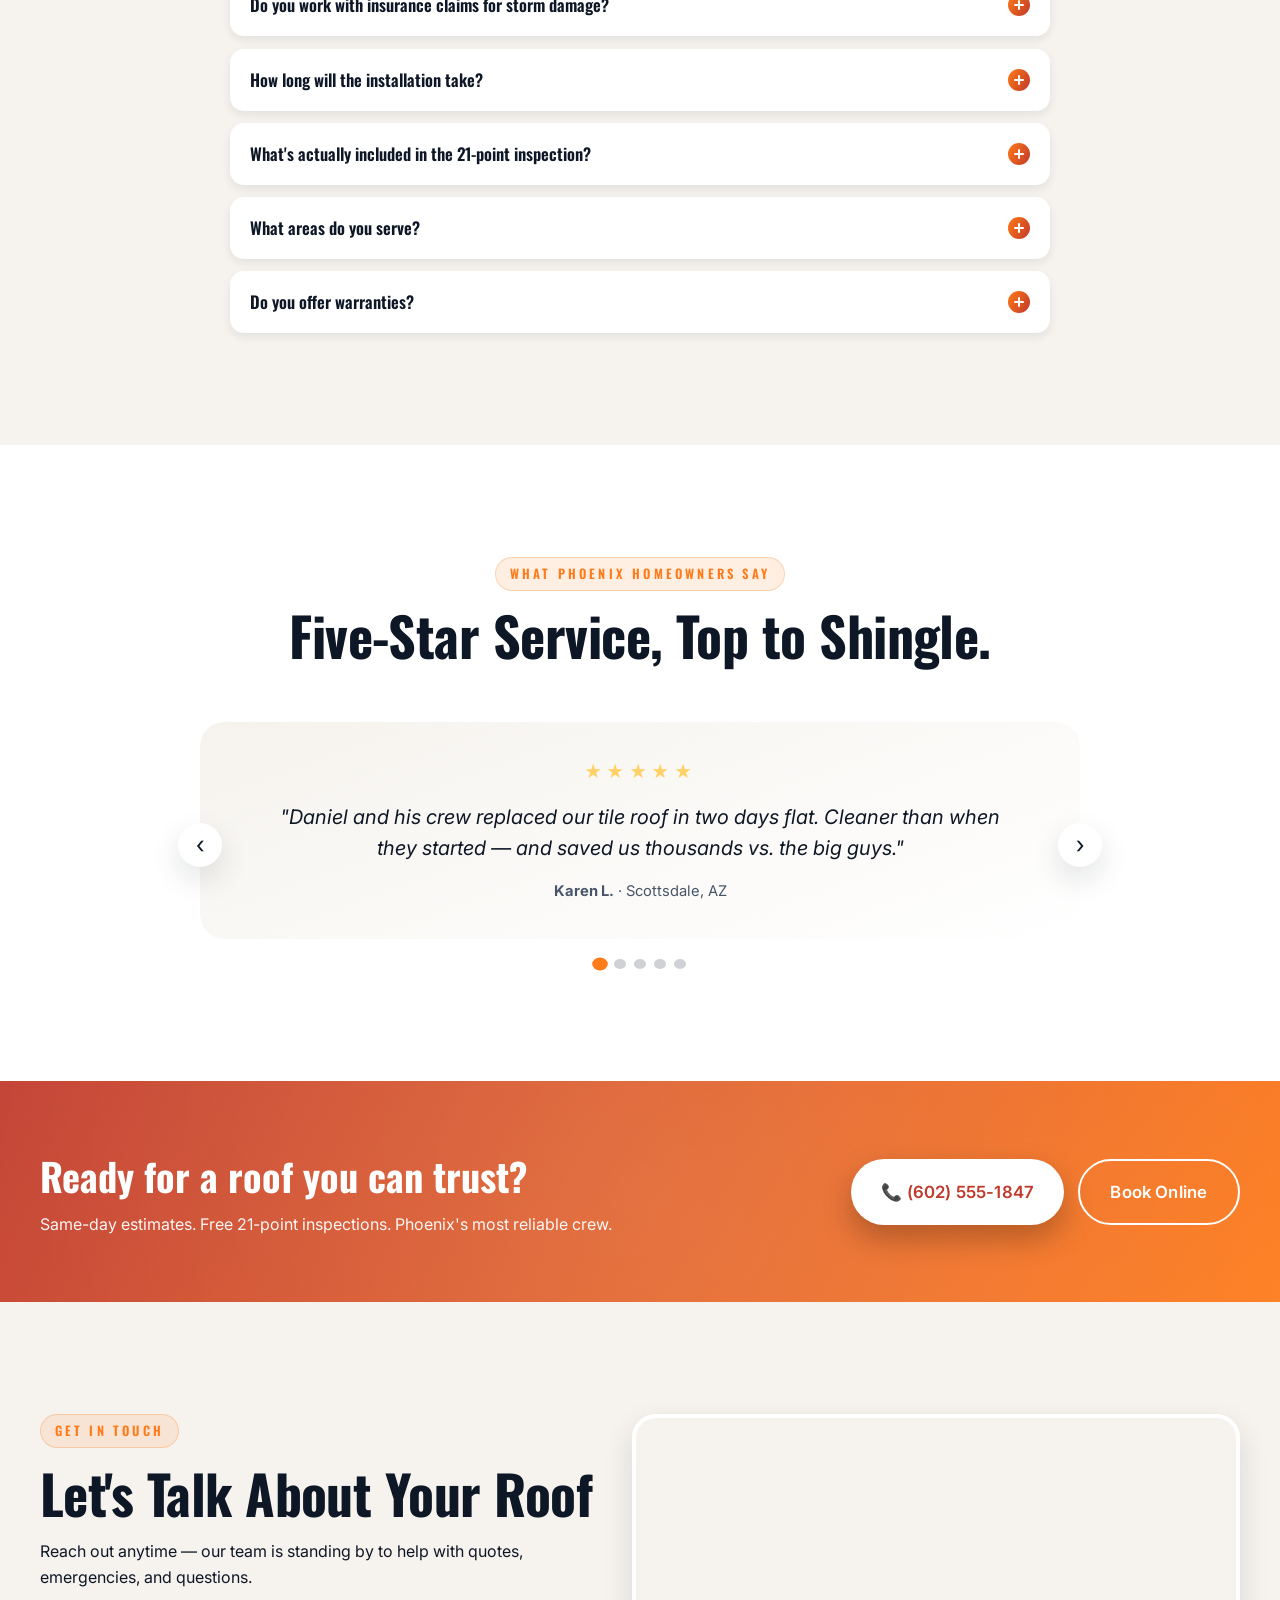
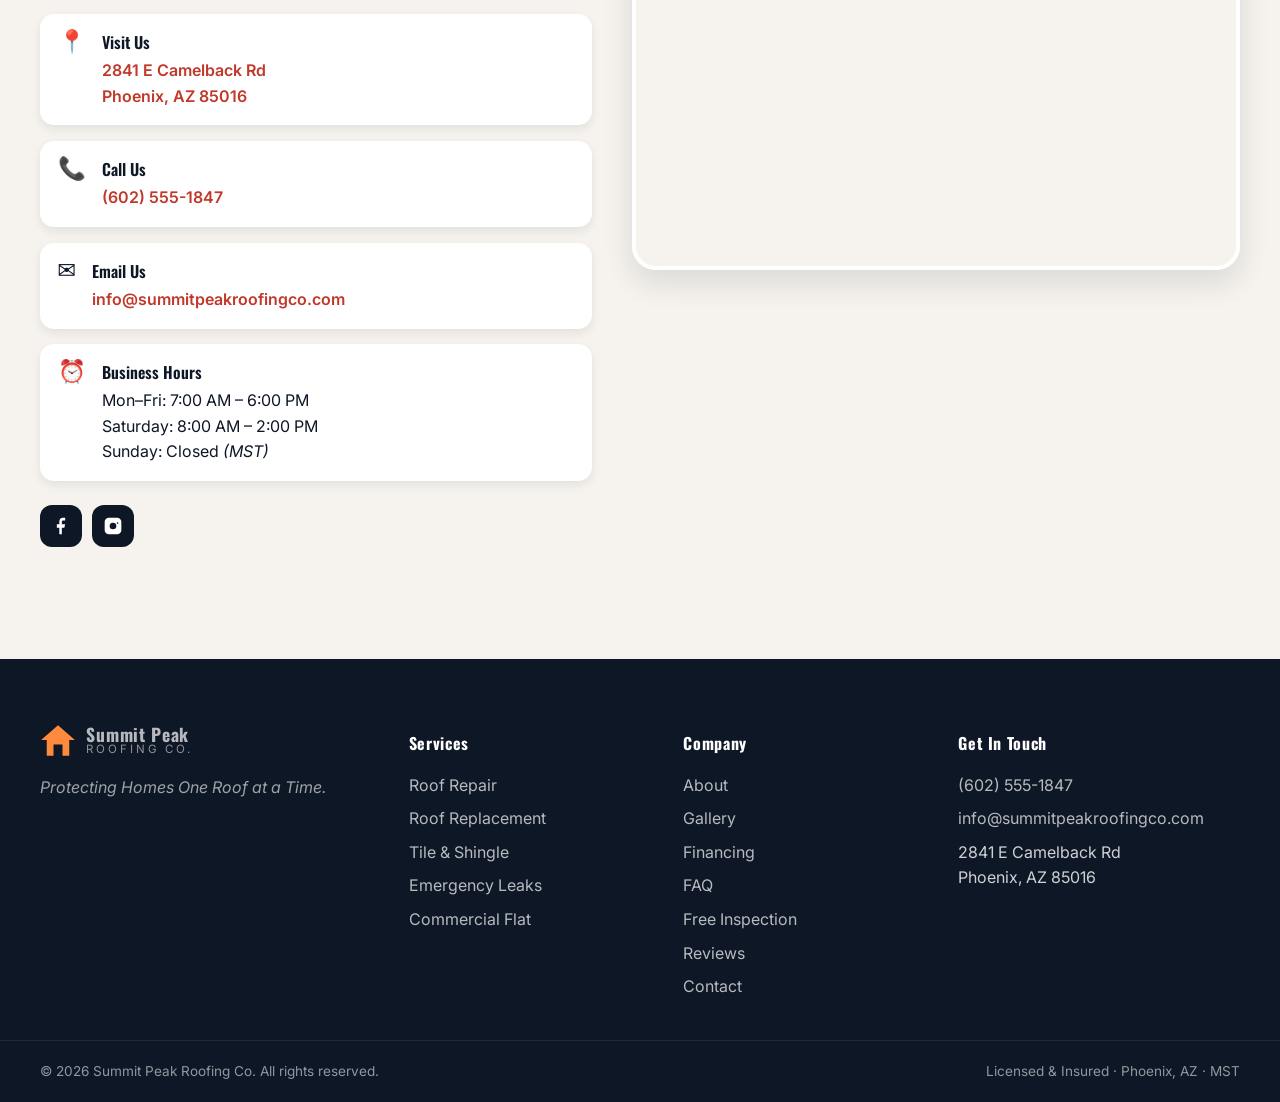
==== commit cde5e7a0: "Strip SVG mountains/city/sun/rain from hero — let the photo lead Per feedback: the hero now relies o" ====
--- a/summit-peak-roofing/index.html
+++ b/summit-peak-roofing/index.html
@@ -101,20 +101,6 @@
     <div class="hero__bg" aria-hidden="true">
         <img class="hero__photo" src="assets/img/hero.jpg" alt="" loading="eager" />
         <div class="hero__overlay"></div>
-        <div class="hero__sun"></div>
-        <div class="hero__mountains">
-            <svg viewBox="0 0 1440 400" preserveAspectRatio="none">
-                <polygon points="0,400 200,180 380,320 560,140 760,300 940,160 1140,280 1320,120 1440,260 1440,400" fill="#1a2436"/>
-                <polygon points="0,400 160,260 340,360 520,220 720,340 900,240 1080,340 1280,220 1440,320 1440,400" fill="#0e1726" opacity=".85"/>
-            </svg>
-        </div>
-        <div class="hero__city">
-            <!-- Repeating rooftop silhouettes -->
-            <svg viewBox="0 0 1440 200" preserveAspectRatio="none">
-                <path d="M0 200 V120 L60 80 L120 120 V90 L200 60 L280 90 V120 L340 80 L400 120 V100 L480 70 L560 100 V120 L620 90 L680 120 V90 L760 60 L840 90 V120 L900 80 L960 120 V100 L1040 70 L1120 100 V120 L1180 80 L1240 120 V90 L1320 60 L1400 90 L1440 100 V200 Z" fill="#0b121f"/>
-            </svg>
-        </div>
-        <div class="hero__rain" id="heroRain"></div>
     </div>
 
     <div class="container hero__content">
@@ -224,7 +210,7 @@
 
             <article class="service reveal" data-reveal data-delay="80">
                 <div class="service__media">
-                    <img src="assets/img/tile-roofing-alt.jpg" alt="Brand new bright orange clay tile roof installation" loading="lazy" width="854" height="1280" />
+                    <img src="assets/img/roof-replacement.jpg" alt="Crew installing a brand new residential roof" loading="lazy" width="1280" height="960" />
                     <div class="service__icon">
                         <svg viewBox="0 0 64 64"><path d="M6 38 32 14l26 24v18H6zM22 56V40h20v16"/></svg>
                     </div>
@@ -238,7 +224,7 @@
 
             <article class="service reveal" data-reveal data-delay="160">
                 <div class="service__media">
-                    <img src="assets/img/tile-roofing.jpg" alt="Mediterranean-style red tile roof from above" loading="lazy" width="1280" height="853" />
+                    <img src="assets/img/tile-roofing-alt.jpg" alt="Close-up of bright orange clay roof tiles" loading="lazy" width="854" height="1280" />
                     <div class="service__icon">
                         <svg viewBox="0 0 64 64"><path d="M6 50c6-6 12-6 18 0s12 6 18 0 12-6 18 0M6 38c6-6 12-6 18 0s12 6 18 0 12-6 18 0M6 26c6-6 12-6 18 0s12 6 18 0 12-6 18 0"/></svg>
                     </div>
--- a/summit-peak-roofing/assets/css/styles.css
+++ b/summit-peak-roofing/assets/css/styles.css
@@ -331,7 +331,7 @@
 }
 .hero__bg {
     position: absolute; inset: 0; z-index: -2;
-    background: linear-gradient(180deg, #0e1726 0%, #14253d 50%, #2a1a2b 100%);
+    background: #0e1726;
     overflow: hidden;
 }
 .hero__photo {
@@ -339,61 +339,20 @@
     width: 100%; height: 100%;
     object-fit: cover;
     object-position: center;
-    opacity: .55;
-    filter: saturate(1.05) contrast(1.05);
-    transform: scale(1.08);
-    animation: heroKenBurns 22s var(--ease) infinite alternate;
+    transform: scale(1.06);
+    animation: heroKenBurns 24s var(--ease) infinite alternate;
     pointer-events: none;
 }
 .hero__overlay {
     position: absolute; inset: 0;
     background:
-        linear-gradient(180deg, rgba(14,23,38,.55) 0%, rgba(14,23,38,.4) 35%, rgba(42,26,43,.9) 100%),
-        linear-gradient(90deg, rgba(14,23,38,.7) 0%, transparent 60%);
+        linear-gradient(180deg, rgba(14,23,38,.45) 0%, rgba(14,23,38,.35) 30%, rgba(14,23,38,.92) 100%),
+        linear-gradient(90deg, rgba(14,23,38,.75) 0%, rgba(14,23,38,.15) 55%, transparent 80%);
     pointer-events: none;
 }
 @keyframes heroKenBurns {
-    from { transform: scale(1.08) translate(0,0); }
-    to   { transform: scale(1.18) translate(-2%, -1%); }
-}
-.hero__sun {
-    position: absolute;
-    top: 18%; right: 12%;
-    width: 220px; height: 220px;
-    border-radius: 50%;
-    background: radial-gradient(circle at 30% 30%, #ffd166, #ff7a18 60%, transparent 70%);
-    filter: blur(6px);
-    opacity: .85;
-    animation: sunPulse 6s var(--ease) infinite alternate;
-}
-@keyframes sunPulse {
-    from { transform: scale(1); opacity: .8; }
-    to   { transform: scale(1.08); opacity: 1; }
-}
-.hero__mountains,
-.hero__city {
-    position: absolute; left: 0; right: 0; bottom: 0;
-    pointer-events: none;
-    line-height: 0;
-}
-.hero__mountains svg { width: 100%; height: 320px; }
-.hero__city svg     { width: 100%; height: 180px; }
-
-.hero__rain {
-    position: absolute; inset: 0;
-    pointer-events: none;
-    overflow: hidden;
-    opacity: .35;
-}
-.hero__rain i {
-    position: absolute;
-    top: -20%;
-    width: 1px; height: 80px;
-    background: linear-gradient(to bottom, transparent, rgba(255,255,255,.6));
-    animation: rainFall linear infinite;
-}
-@keyframes rainFall {
-    to { transform: translateY(140vh); }
+    from { transform: scale(1.06) translate(0,0); }
+    to   { transform: scale(1.14) translate(-1.5%, -1%); }
 }
 
 .hero__content {
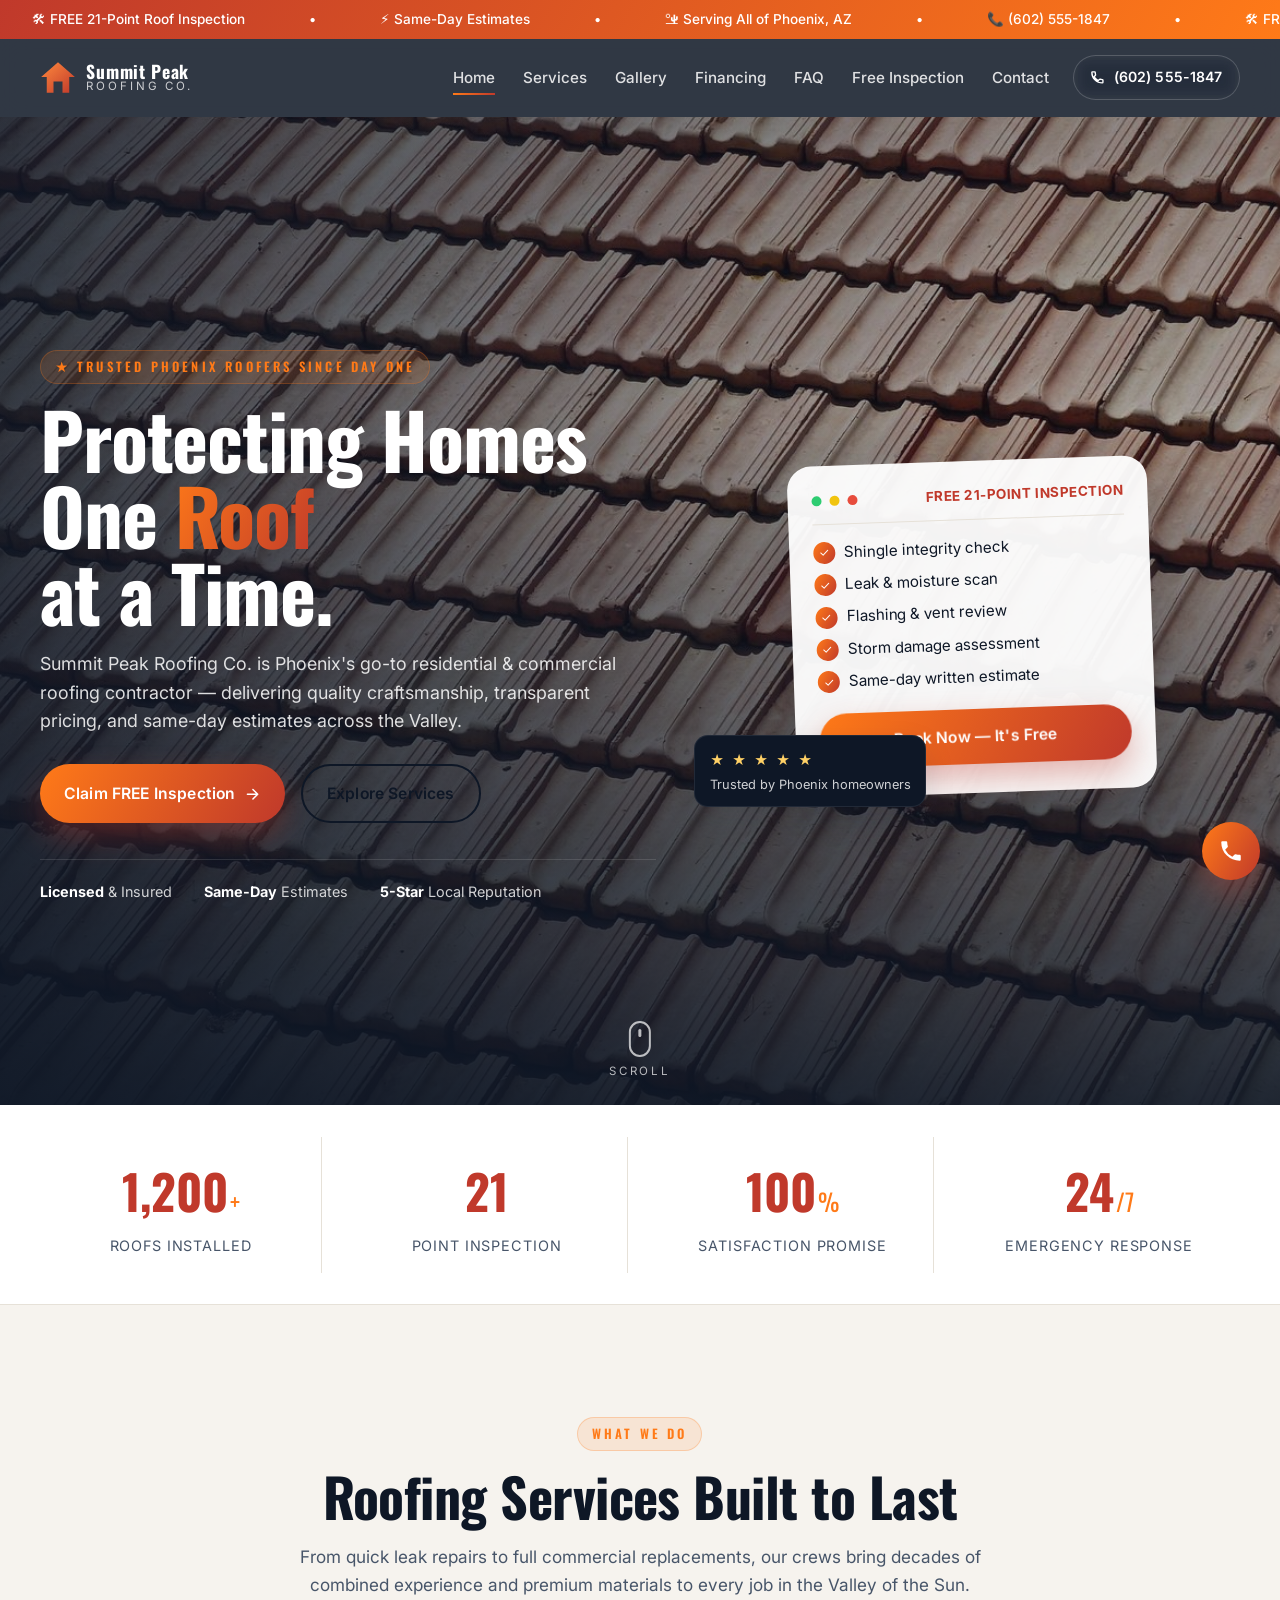
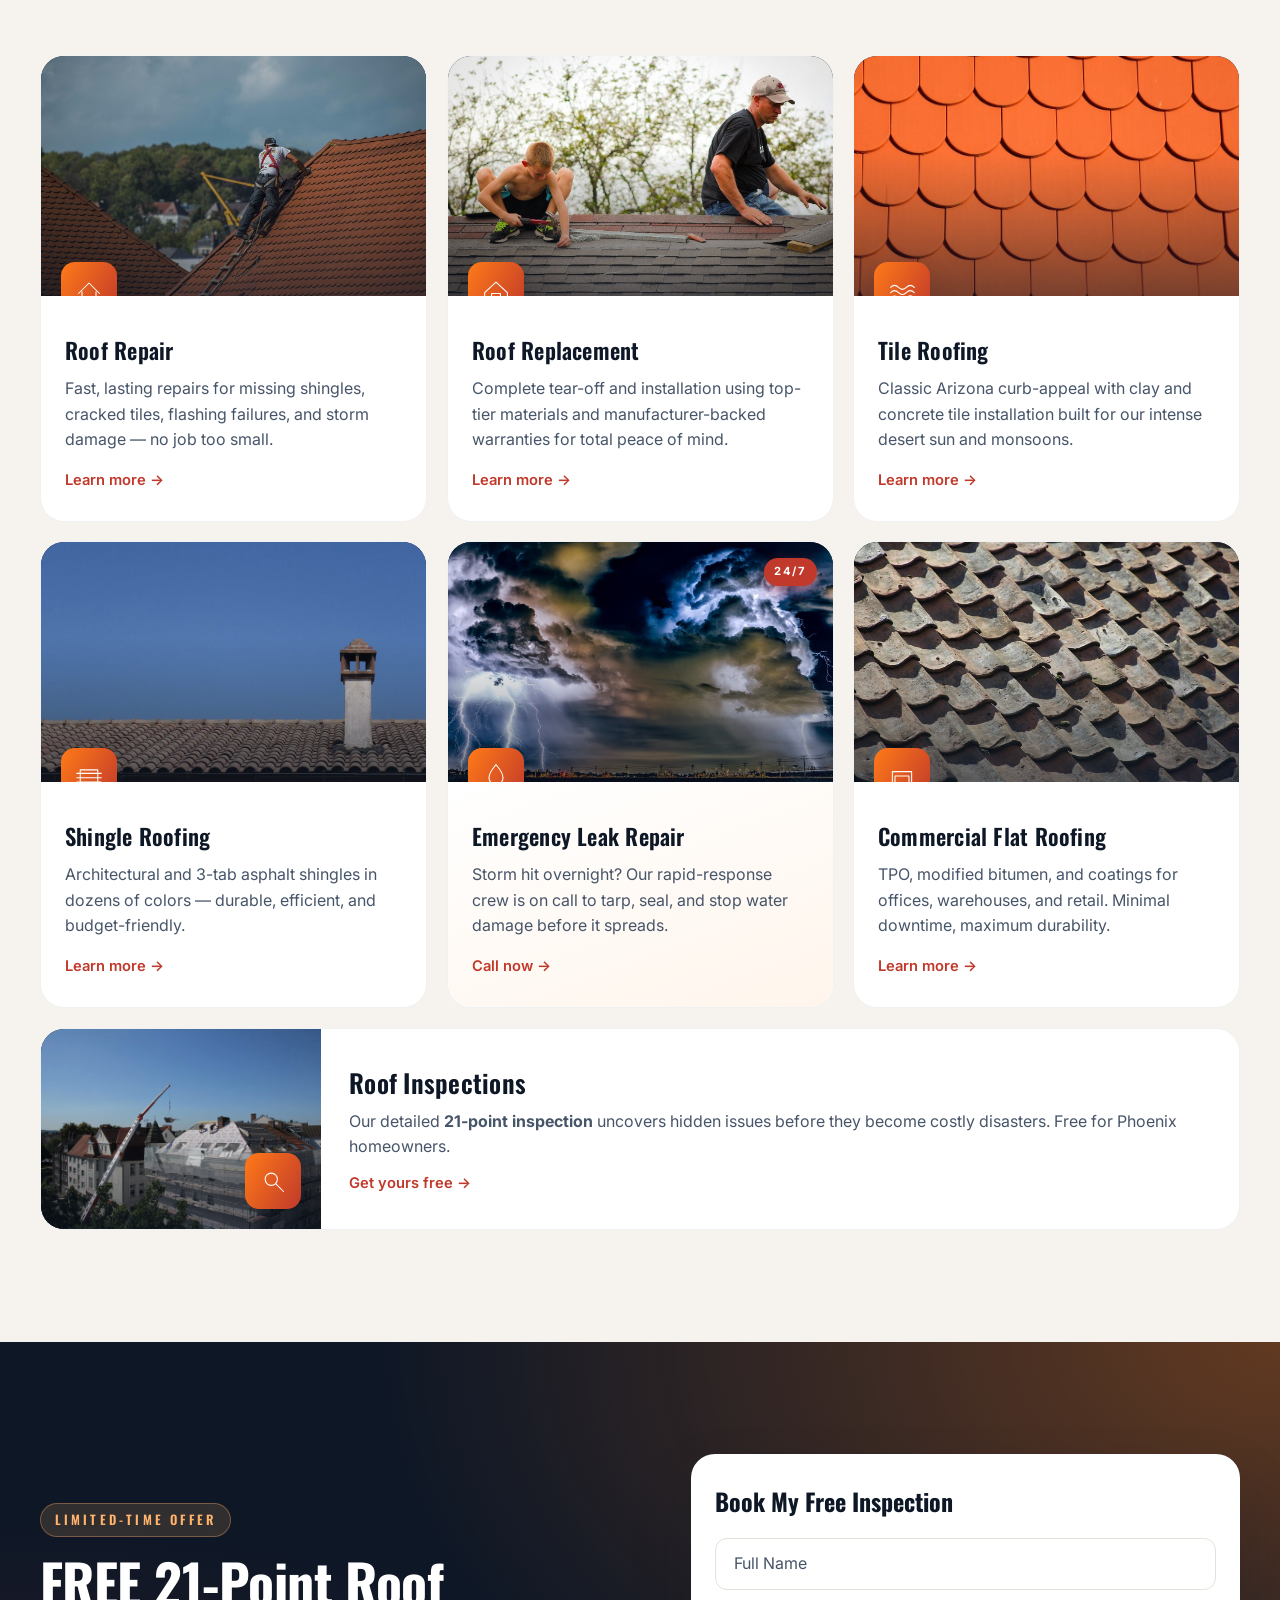
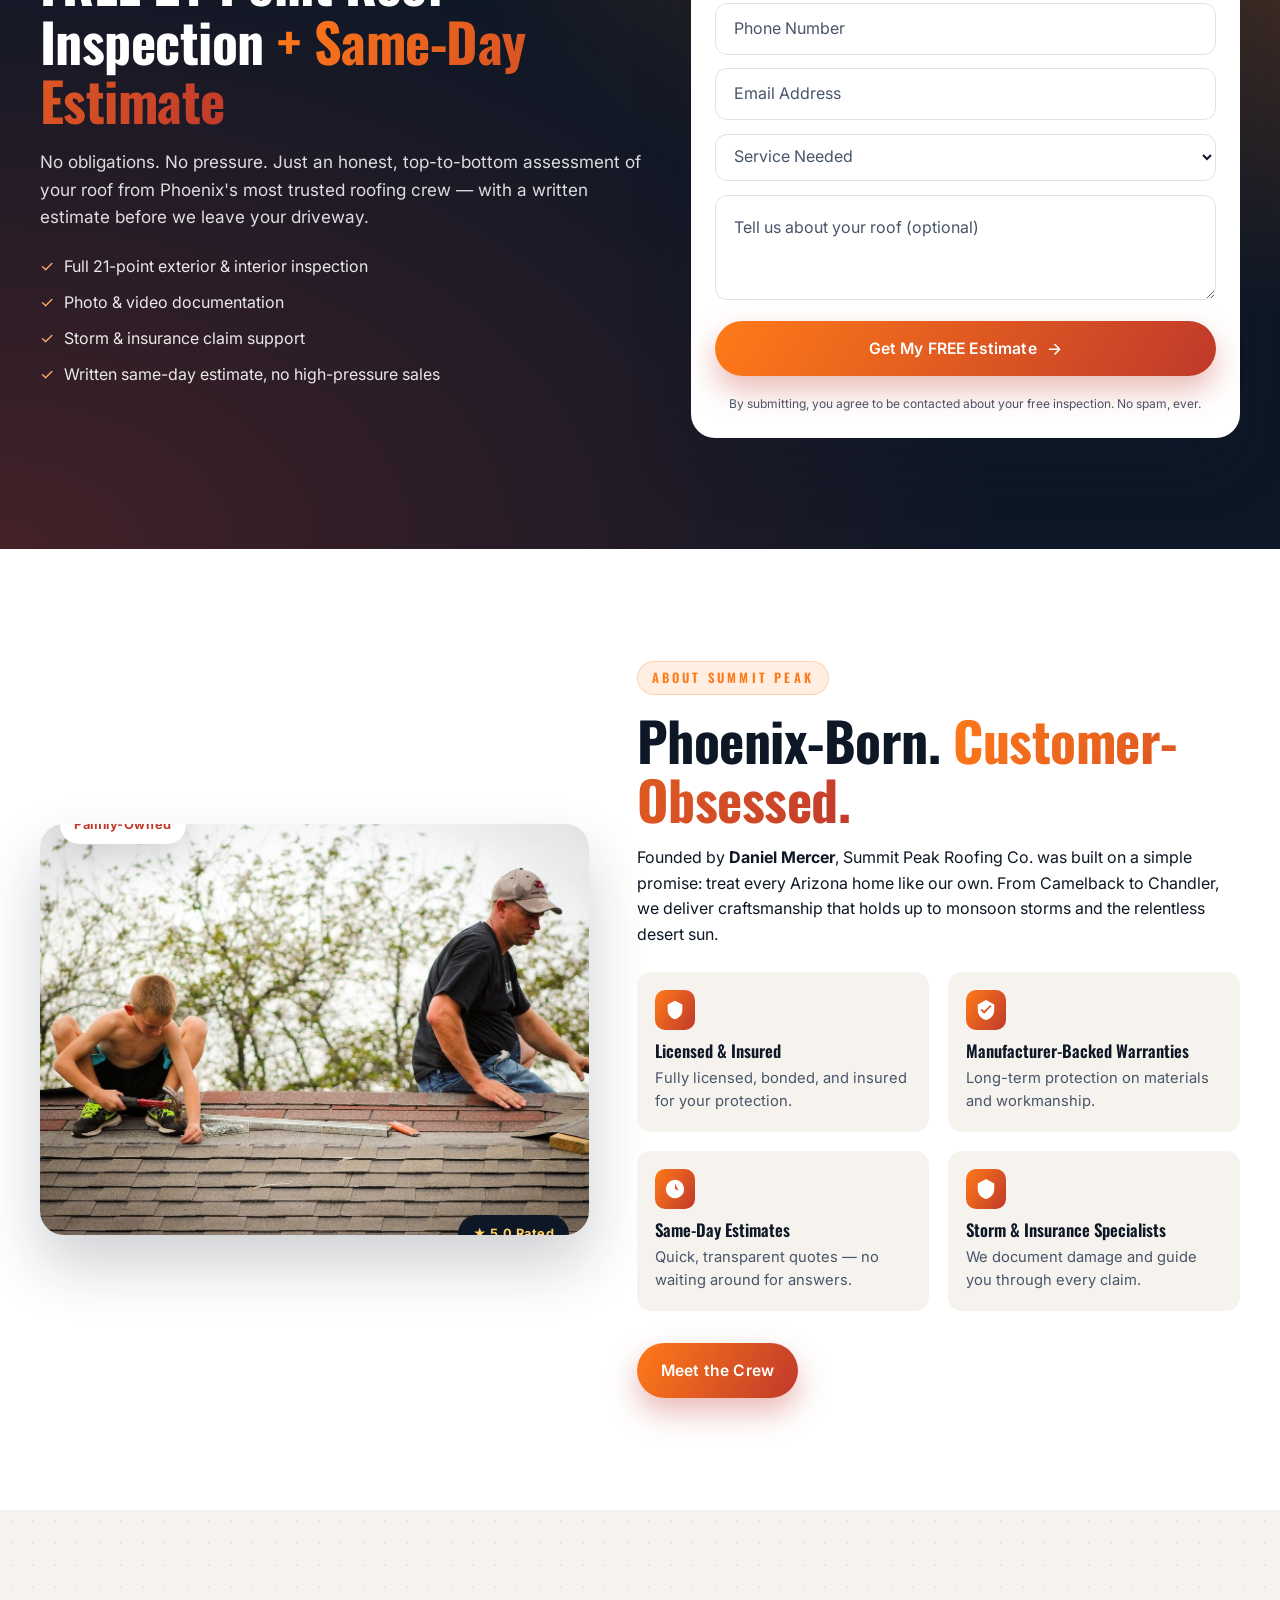
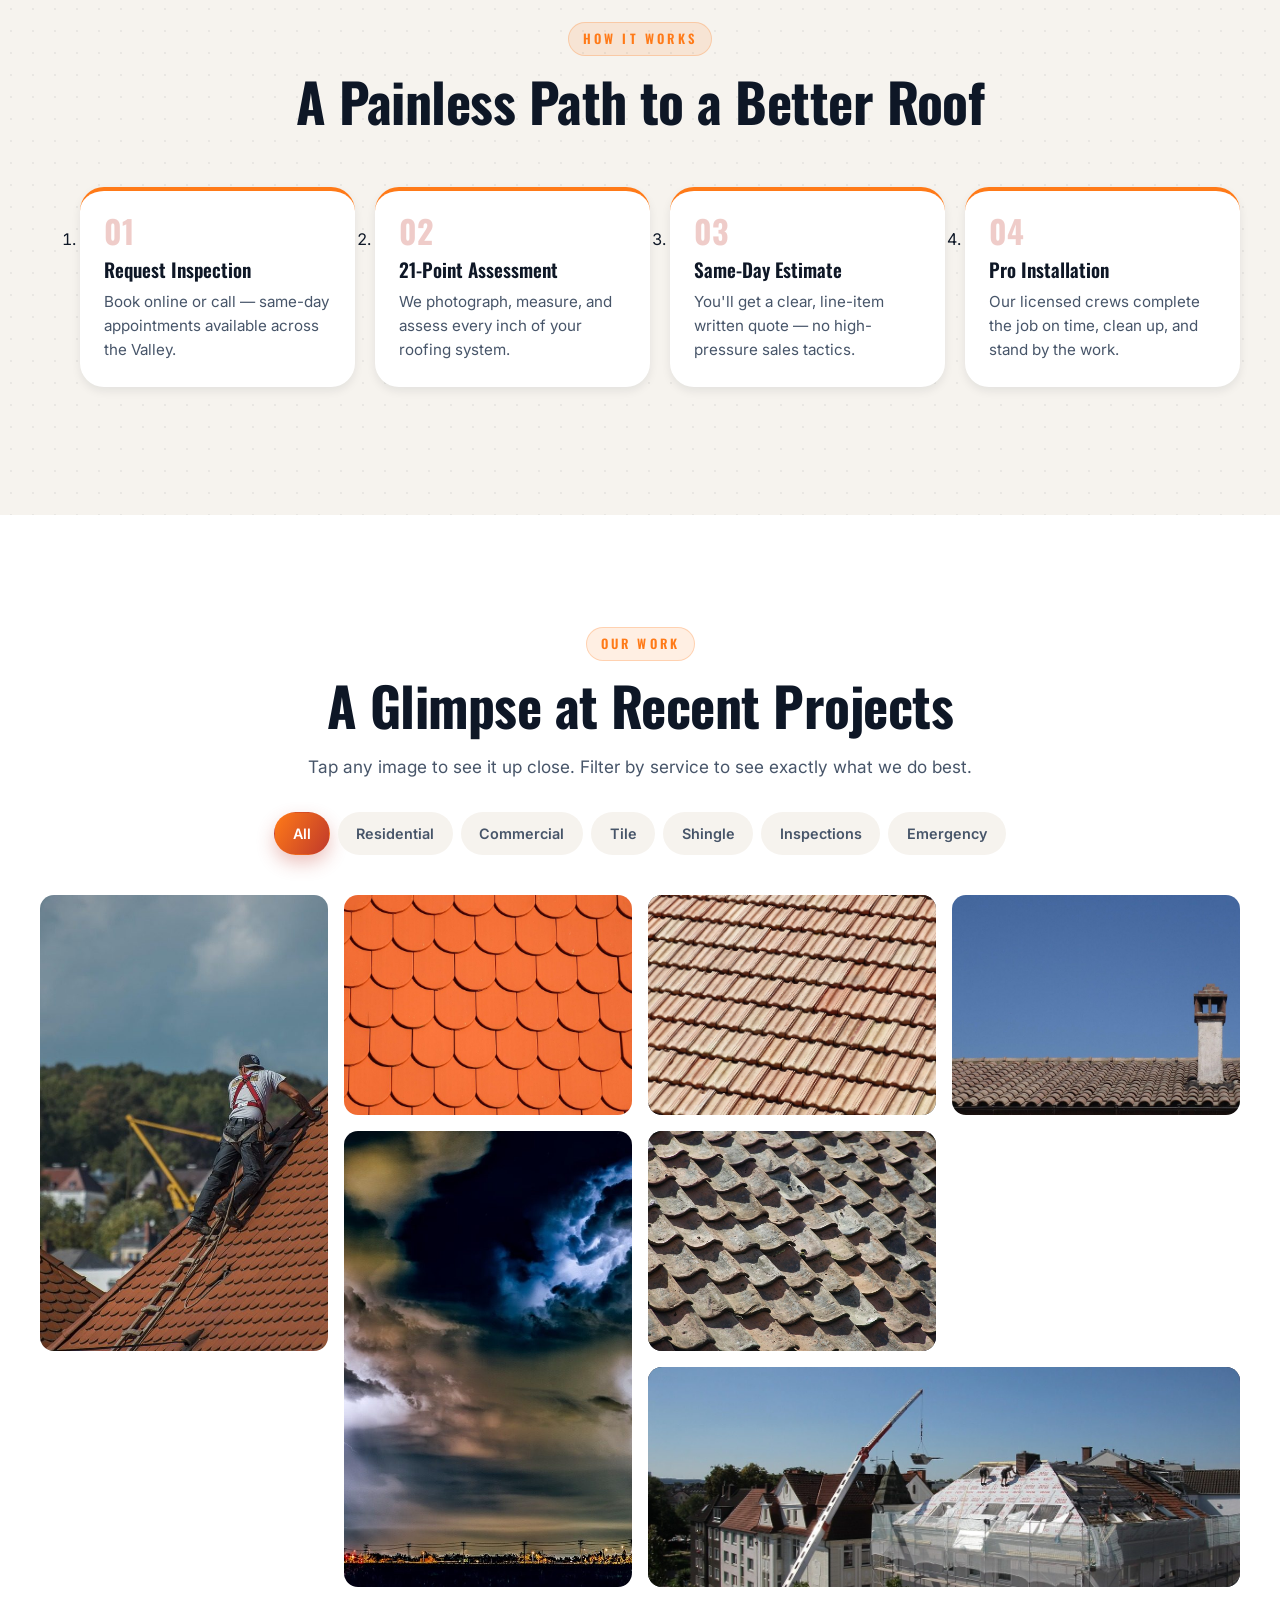
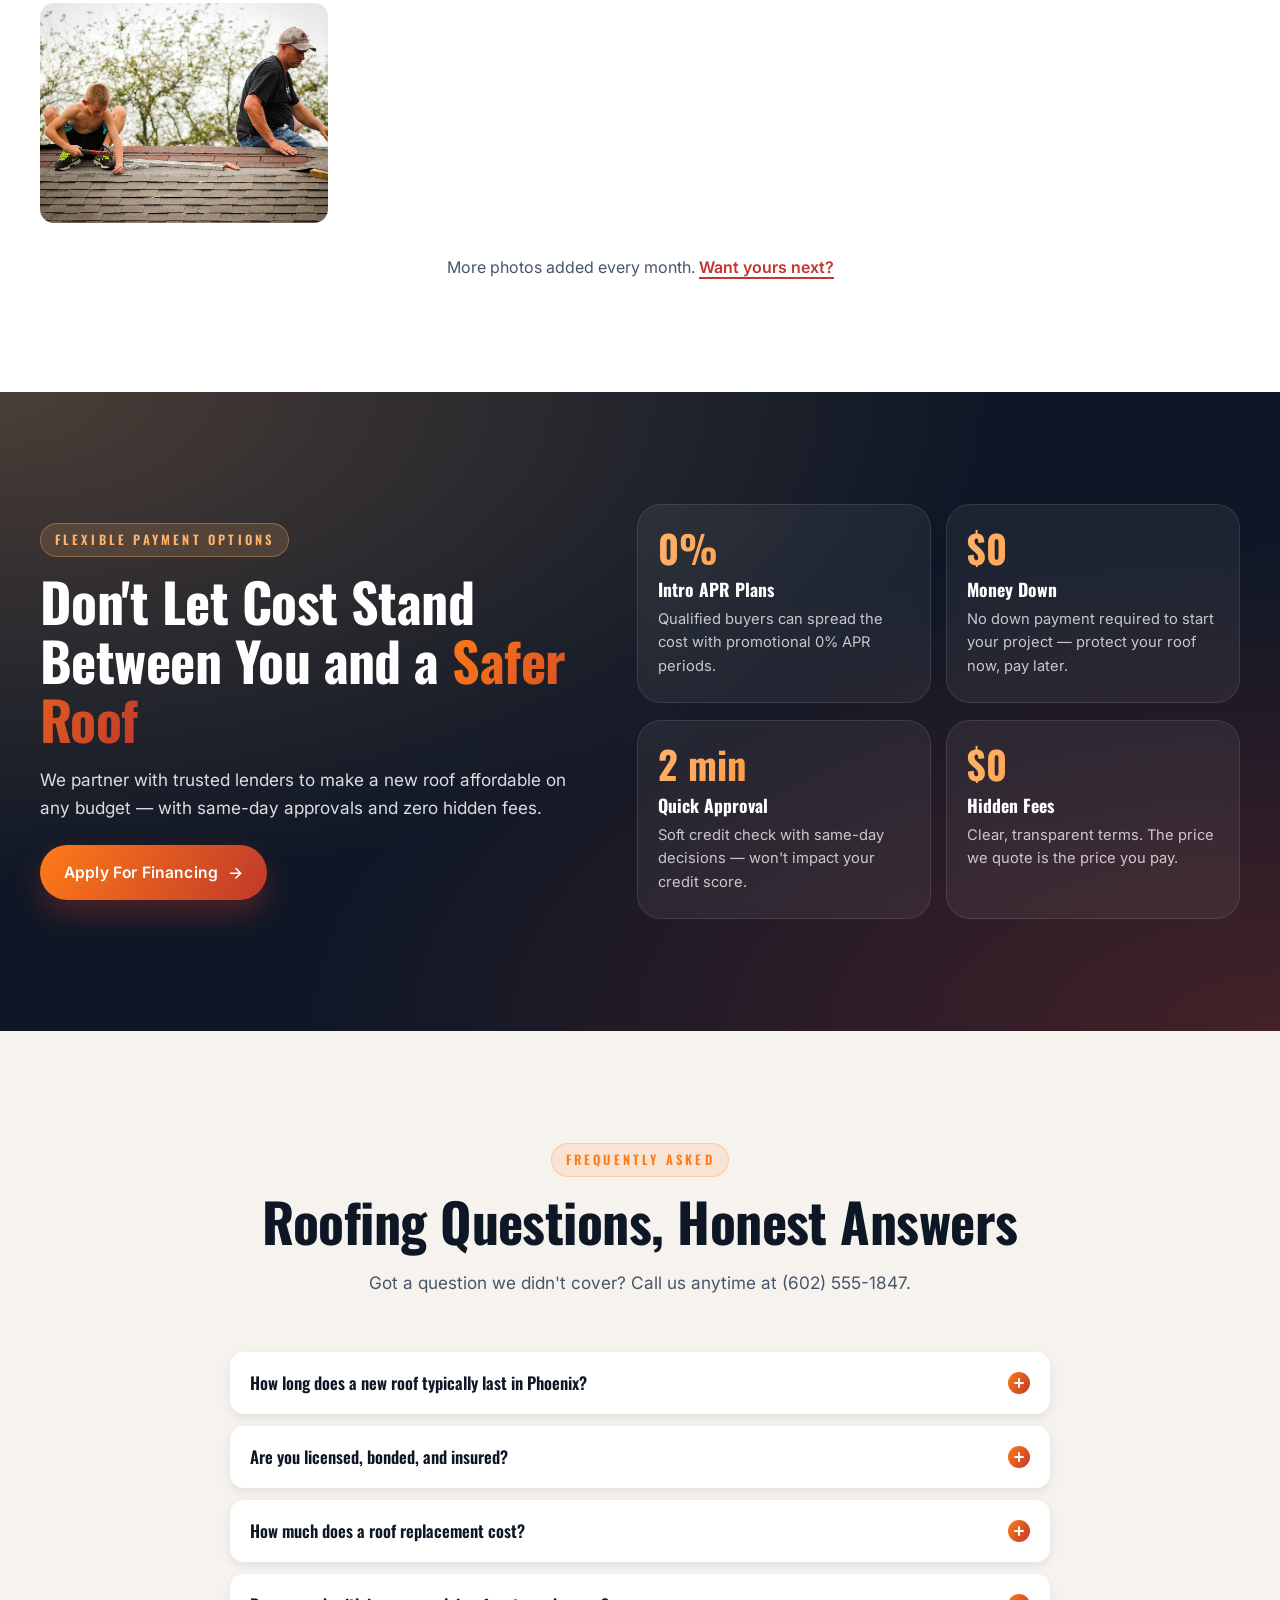
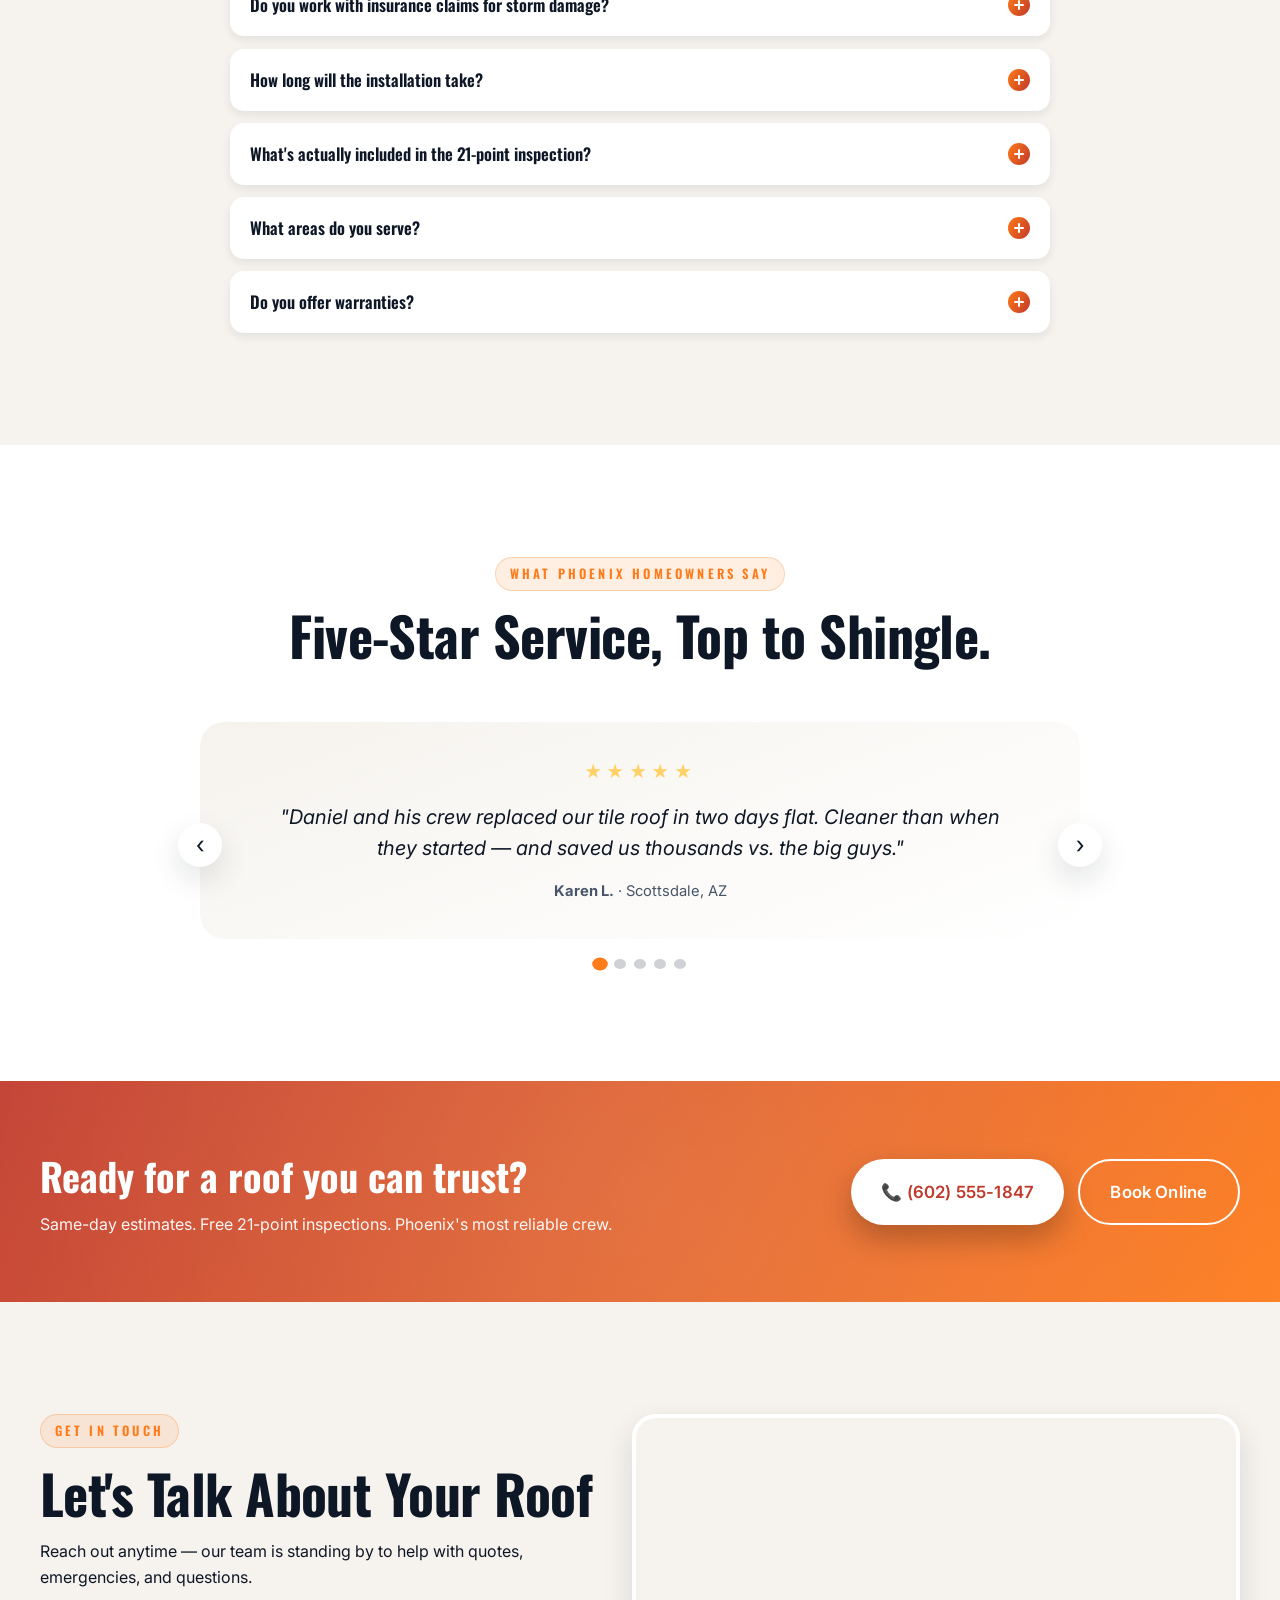
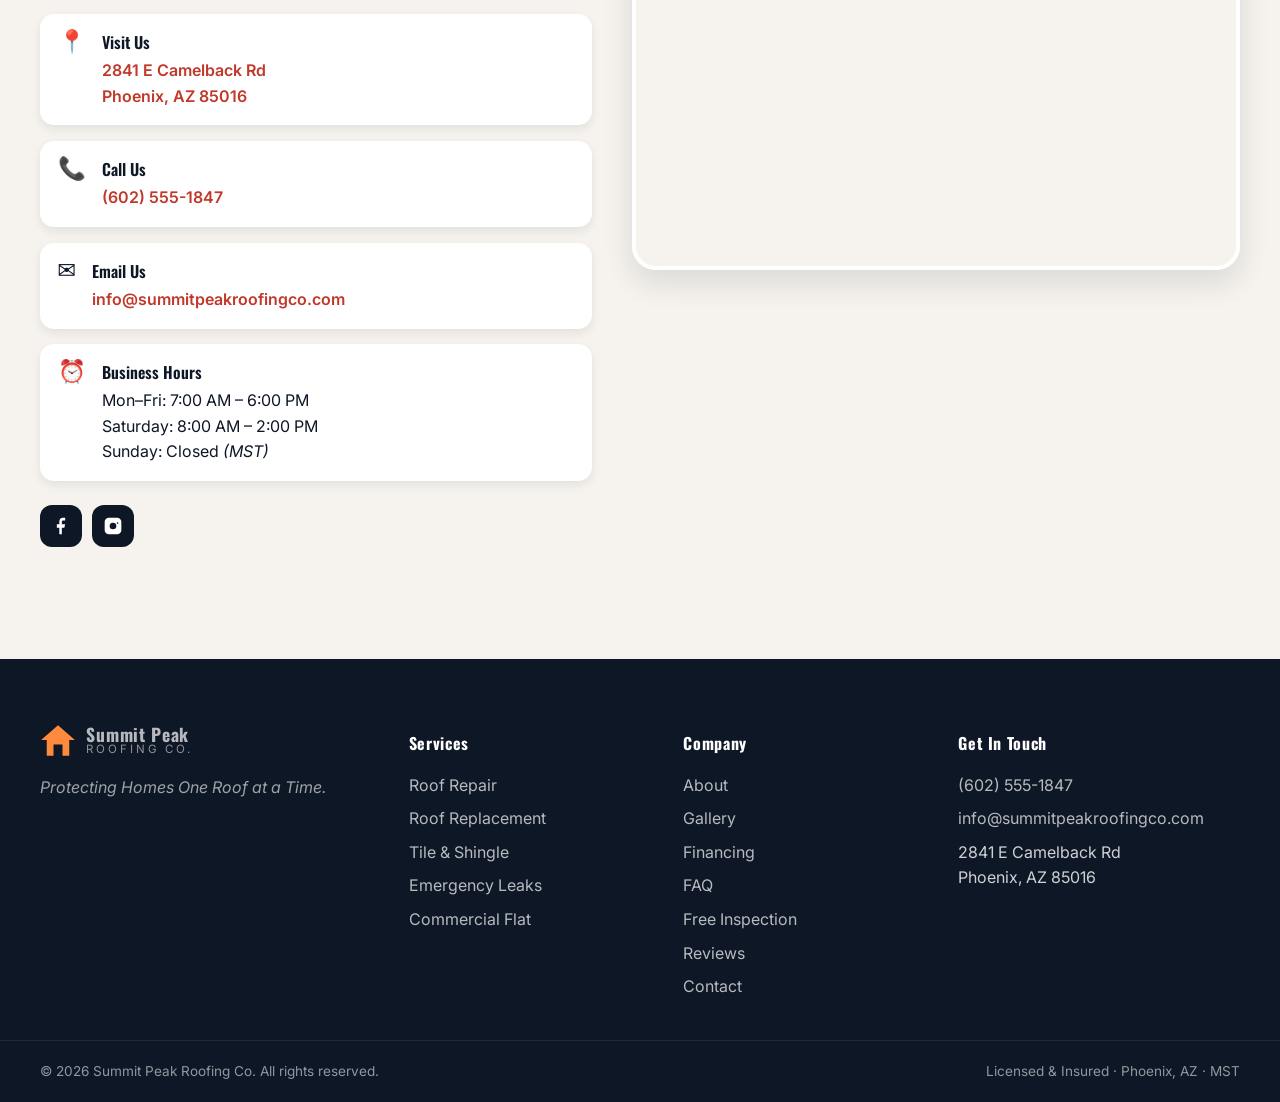
==== commit 77b3439d: "Mark backend hookup points for GHL/CRM integration Makes the lead form trivially easy for a backend " ====
--- a/summit-peak-roofing/index.html
+++ b/summit-peak-roofing/index.html
@@ -318,11 +318,33 @@
             </ul>
         </div>
 
+        <!--
+          =============================================================
+          LEAD FORM — BACKEND HOOKUP POINT
+          =============================================================
+          Currently submits to Netlify Forms.
+          To connect to GHL (or any CRM/webhook):
+            1. Put the GHL Inbound Webhook URL in the data-ghl-endpoint
+               attribute below.
+            2. In assets/js/main.js, find the "BACKEND HOOKUP HERE"
+               comment inside the #leadForm submit handler and replace
+               the fetch URL with form.dataset.ghlEndpoint.
+            3. Leave data-netlify and the bot-field honeypot in place
+               so spam protection keeps working.
+          Field names map cleanly to GHL contact fields:
+            name → first/last (split on first space)
+            phone → phone
+            email → email
+            service → custom field "Service Requested"
+            message → notes
+          =============================================================
+        -->
         <form class="offer__form reveal" data-reveal data-delay="200"
               id="leadForm" name="free-inspection"
               method="POST"
               data-netlify="true"
               data-netlify-honeypot="bot-field"
+              data-ghl-endpoint=""
               action="/?submitted=true"
               novalidate>
             <input type="hidden" name="form-name" value="free-inspection" />
